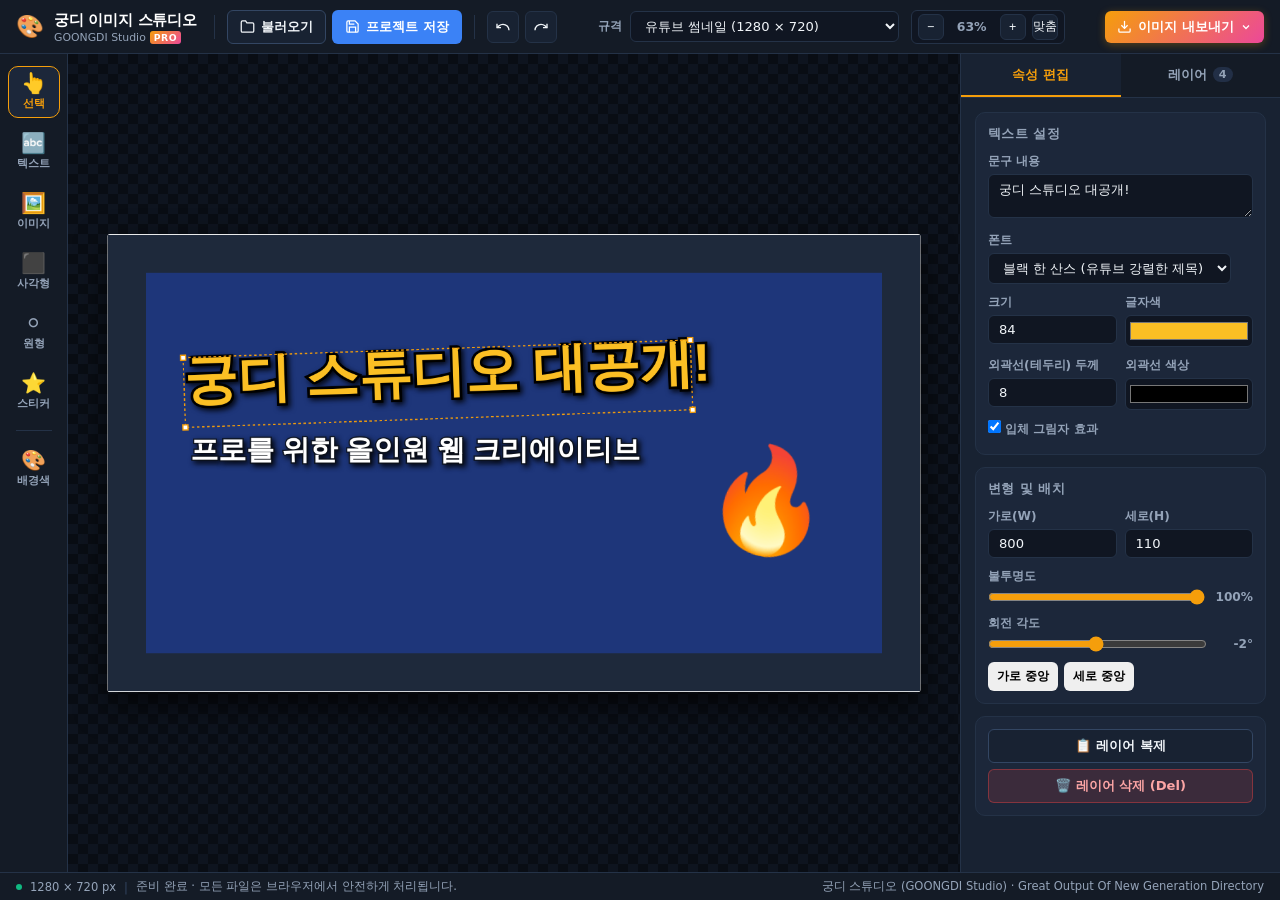
==== image-studio.html @ 09801e98 "Add files via upload" ====
<!DOCTYPE html>
<html lang="ko" data-theme="dark">
<head>
  <meta charset="UTF-8" />
  <meta name="viewport" content="width=device-width, initial-scale=1.0" />
  <title>궁디 이미지 스튜디오 (PRO) | GOONGDI Image Studio</title>
  <link rel="icon" type="image/svg+xml" href="data:image/svg+xml,%3Csvg xmlns='http://www.w3.org/2000/svg' viewBox='0 0 64 64'%3E%3Crect width='64' height='64' rx='12' fill='%23f59e0b'/%3E%3Cpath d='M16 48 L28 24 L36 38 L42 30 L48 48 Z' fill='%23ffffff'/%3E%3Ccircle cx='24' cy='20' r='5' fill='%23ffffff'/%3E%3C/svg%3E" />
  <link rel="stylesheet" href="image-studio.css?v=20261013_01" />
  <link rel="preconnect" href="https://fonts.googleapis.com">
  <link rel="preconnect" href="https://fonts.gstatic.com" crossorigin>
  <link href="https://fonts.googleapis.com/css2?family=Black+Han+Sans&family=Do+Hyeon&family=Jua&family=Noto+Sans+KR:wght@400;500;700;900&family=Pretendard:wght@400;600;700;800;900&display=swap" rel="stylesheet">
</head>
<body class="studio-body">
  <!-- 상단 스튜디오 툴바 -->
  <header class="studio-header">
    <div class="header-left">
      <a href="index.html" class="studio-brand" title="메인 허브로 이동">
        <span class="brand-logo-badge">🎨</span>
        <div class="brand-info">
          <span class="brand-name">궁디 이미지 스튜디오</span>
          <span class="brand-sub">GOONGDI Studio <span class="badge-pro-mini">PRO</span></span>
        </div>
      </a>

      <!-- 프로젝트 관리 (저장 / 불러오기) -->
      <div class="header-divider"></div>
      <div class="project-actions">
        <label for="loadProjectInput" class="btn-studio btn-secondary" title="저장된 궁디 이미지 프로젝트 파일(.gdp-image)을 불러옵니다">
          <svg width="15" height="15" viewBox="0 0 24 24" fill="none" stroke="currentColor" stroke-width="2"><path d="M22 19a2 2 0 0 1-2 2H4a2 2 0 0 1-2-2V5a2 2 0 0 1 2-2h5l2 3h9a2 2 0 0 1 2 2z"></path></svg>
          <span>불러오기</span>
        </label>
        <input type="file" id="loadProjectInput" accept=".gdp-image,.json" style="display: none;" />

        <button type="button" class="btn-studio btn-primary" id="saveProjectBtn" title="현재 작업 중인 모든 레이어를 .gdp-image 파일로 다운로드합니다">
          <svg width="15" height="15" viewBox="0 0 24 24" fill="none" stroke="currentColor" stroke-width="2"><path d="M19 21H5a2 2 0 0 1-2-2V5a2 2 0 0 1 2-2h11l5 5v11a2 2 0 0 1-2 2z"></path><polyline points="17 21 17 13 7 13 7 21"></polyline><polyline points="7 3 7 8 15 8"></polyline></svg>
          <span>프로젝트 저장</span>
        </button>
      </div>

      <!-- 되돌리기 / 다시 실행 -->
      <div class="header-divider"></div>
      <div class="history-actions">
        <button type="button" class="btn-icon" id="undoBtn" title="실행 취소 (Ctrl+Z)">
          <svg width="16" height="16" viewBox="0 0 24 24" fill="none" stroke="currentColor" stroke-width="2"><path d="M3 7v6h6"></path><path d="M21 17a9 9 0 0 0-9-9 9 9 0 0 0-6 2.3L3 13"></path></svg>
        </button>
        <button type="button" class="btn-icon" id="redoBtn" title="다시 실행 (Ctrl+Y)">
          <svg width="16" height="16" viewBox="0 0 24 24" fill="none" stroke="currentColor" stroke-width="2"><path d="M21 7v6h-6"></path><path d="M3 17a9 9 0 0 1 9-9 9 9 0 0 1 6 2.3L21 13"></path></svg>
        </button>
      </div>
    </div>

    <!-- 중앙: 캔버스 규격 프리셋 & 줌 컨트롤 -->
    <div class="header-center">
      <div class="preset-selector">
        <label for="canvasPresetSelect" class="preset-label">규격</label>
        <select id="canvasPresetSelect" class="studio-select">
          <option value="1280x720" selected>유튜브 썸네일 (1280 × 720)</option>
          <option value="1080x1080">인스타그램 피드 (1080 × 1080)</option>
          <option value="1080x1920">인스타 스토리 / 쇼츠 (1080 × 1920)</option>
          <option value="1200x630">페이스북 / 블로그 배너 (1200 × 630)</option>
          <option value="1920x1080">FHD 와이드 (1920 × 1080)</option>
          <option value="800x800">정방형 아이콘 (800 × 800)</option>
          <option value="custom">사용자 직접 지정</option>
        </select>
      </div>

      <div class="zoom-controls">
        <button type="button" class="btn-icon btn-sm" id="zoomOutBtn" title="축소 (Ctrl + -)">−</button>
        <span class="zoom-val" id="zoomVal">100%</span>
        <button type="button" class="btn-icon btn-sm" id="zoomInBtn" title="확대 (Ctrl + +)">+</button>
        <button type="button" class="btn-icon btn-sm" id="zoomFitBtn" title="화면에 맞추기">맞춤</button>
      </div>
    </div>

    <!-- 우측: 내보내기 & Pro 상태 -->
    <div class="header-right">
      <div class="export-dropdown-wrap">
        <button type="button" class="btn-studio btn-gold" id="exportBtn">
          <svg width="15" height="15" viewBox="0 0 24 24" fill="none" stroke="currentColor" stroke-width="2"><path d="M21 15v4a2 2 0 0 1-2 2H5a2 2 0 0 1-2-2v-4"></path><polyline points="7 10 12 15 17 10"></polyline><line x1="12" y1="15" x2="12" y2="3"></line></svg>
          <span>이미지 내보내기</span>
          <svg width="12" height="12" viewBox="0 0 24 24" fill="none" stroke="currentColor" stroke-width="2.5"><polyline points="6 9 12 15 18 9"></polyline></svg>
        </button>
        <div class="export-menu" id="exportMenu">
          <button type="button" class="export-menu-item" data-format="png">
            <strong>PNG 고화질 투명 이미지</strong>
            <span>로고, 썸네일, 투명 배경 유지 (.png)</span>
          </button>
          <button type="button" class="export-menu-item" data-format="jpeg">
            <strong>JPG 표준 이미지 (압축)</strong>
            <span>가벼운 용량, 흰색 배경 자동 처리 (.jpg)</span>
          </button>
          <button type="button" class="export-menu-item" data-format="webp">
            <strong>WebP 최신 웹 최적화</strong>
            <span>초경량 고화질 웹 전용 (.webp)</span>
          </button>
        </div>
      </div>
    </div>
  </header>

  <!-- 메인 워크스페이스 (좌: 도구툴바 / 중: 캔버스 / 우: 속성&레이어) -->
  <main class="studio-workspace">
    <!-- 좌측 사이드바: 도구 상자 -->
    <aside class="studio-sidebar-tools">
      <button type="button" class="tool-btn active" id="toolSelect" data-tool="select" title="선택 및 이동 (V)">
        <span class="tool-icon">👆</span>
        <span class="tool-label">선택</span>
      </button>

      <button type="button" class="tool-btn" id="toolAddText" title="텍스트 추가 (T)">
        <span class="tool-icon">🔤</span>
        <span class="tool-label">텍스트</span>
      </button>

      <label class="tool-btn" id="toolAddImageLabel" title="이미지 추가 (I)">
        <span class="tool-icon">🖼️</span>
        <span class="tool-label">이미지</span>
        <input type="file" id="addImageInput" accept="image/*" style="display: none;" />
      </label>

      <button type="button" class="tool-btn" id="toolAddRect" title="사각형 추가 (R)">
        <span class="tool-icon">⬛</span>
        <span class="tool-label">사각형</span>
      </button>

      <button type="button" class="tool-btn" id="toolAddCircle" title="원형 추가 (C)">
        <span class="tool-icon">⚪</span>
        <span class="tool-label">원형</span>
      </button>

      <button type="button" class="tool-btn" id="toolAddSticker" title="예능 스티커 / 배지">
        <span class="tool-icon">⭐</span>
        <span class="tool-label">스티커</span>
      </button>

      <div class="tool-divider"></div>

      <button type="button" class="tool-btn" id="toolBgColor" title="캔버스 배경색">
        <span class="tool-icon">🎨</span>
        <span class="tool-label">배경색</span>
      </button>
    </aside>

    <!-- 중앙: 캔버스 뷰포트 -->
    <section class="studio-canvas-viewport" id="canvasViewport">
      <div class="canvas-paper-wrapper" id="paperWrapper">
        <canvas id="mainCanvas" width="1280" height="720"></canvas>
      </div>
    </section>

    <!-- 우측 사이드바: 레이어 목록 & 속성 조절기 -->
    <aside class="studio-sidebar-inspector">
      <!-- 탭 헤더: 속성 vs 레이어 -->
      <div class="panel-tab-header">
        <button type="button" class="panel-tab-btn active" id="tabPropsBtn">속성 편집</button>
        <button type="button" class="panel-tab-btn" id="tabLayersBtn">
          <span>레이어</span>
          <span class="layer-count-badge" id="layerCountBadge">0</span>
        </button>
      </div>

      <!-- 패널 1: 선택 레이어 속성 (Inspector) -->
      <div class="panel-content active" id="panelProperties">
        <div id="noSelectionNotice" class="no-selection-box">
          <span class="empty-icon">👆</span>
          <p>캔버스에서 레이어를 클릭하거나<br>좌측 도구에서 요소를 추가하세요.</p>
        </div>

        <div id="inspectorControls" class="inspector-controls" style="display: none;">
          <!-- 텍스트 전용 속성 -->
          <div class="prop-group" id="textPropsGroup">
            <h4 class="prop-title">텍스트 설정</h4>
            <div class="form-row">
              <label>문구 내용</label>
              <textarea id="propTextContent" class="studio-textarea" rows="2"></textarea>
            </div>
            <div class="form-row">
              <label>폰트</label>
              <select id="propFontFamily" class="studio-select">
                <option value="'Black Han Sans', sans-serif">블랙 한 산스 (유튜브 강렬한 제목)</option>
                <option value="'Pretendard', sans-serif" selected>프리텐다드 (깔끔한 본문/제목)</option>
                <option value="'Do Hyeon', sans-serif">도현체 (두껍고 개성있는 예능체)</option>
                <option value="'Jua', sans-serif">주아체 (귀여운 캐주얼체)</option>
                <option value="'Noto Sans KR', sans-serif">본고딕 (정석 가독성)</option>
                <option value="Impact, sans-serif">Impact (클래식 밈/영어)</option>
              </select>
            </div>
            <div class="form-row-grid">
              <div>
                <label>크기</label>
                <input type="number" id="propFontSize" class="studio-input" min="10" max="300" value="64" />
              </div>
              <div>
                <label>글자색</label>
                <input type="color" id="propTextColor" class="studio-color-picker" value="#ffffff" />
              </div>
            </div>
            <div class="form-row-grid">
              <div>
                <label>외곽선(테두리) 두께</label>
                <input type="number" id="propStrokeWidth" class="studio-input" min="0" max="40" value="6" />
              </div>
              <div>
                <label>외곽선 색상</label>
                <input type="color" id="propStrokeColor" class="studio-color-picker" value="#000000" />
              </div>
            </div>
            <div class="form-row">
              <label class="checkbox-label">
                <input type="checkbox" id="propShadowToggle" checked />
                <span>입체 그림자 효과</span>
              </label>
            </div>
          </div>

          <!-- 공통 속성: 위치, 크기, 회전, 투명도 -->
          <div class="prop-group">
            <h4 class="prop-title">변형 및 배치</h4>
            <div class="form-row-grid">
              <div>
                <label>가로(W)</label>
                <input type="number" id="propWidth" class="studio-input" />
              </div>
              <div>
                <label>세로(H)</label>
                <input type="number" id="propHeight" class="studio-input" />
              </div>
            </div>
            <div class="form-row">
              <label>불투명도</label>
              <div class="slider-row">
                <input type="range" id="propOpacity" min="0" max="100" value="100" class="studio-slider" />
                <span id="propOpacityVal">100%</span>
              </div>
            </div>
            <div class="form-row">
              <label>회전 각도</label>
              <div class="slider-row">
                <input type="range" id="propRotation" min="-180" max="180" value="0" class="studio-slider" />
                <span id="propRotationVal">0°</span>
              </div>
            </div>
            <div class="quick-align-row">
              <button type="button" class="btn-studio btn-sm" id="alignCenterHBtn" title="가로 중앙 맞춤">가로 중앙</button>
              <button type="button" class="btn-studio btn-sm" id="alignCenterVBtn" title="세로 중앙 맞춤">세로 중앙</button>
            </div>
          </div>

          <!-- 레이어 제어 버튼 -->
          <div class="prop-group layer-action-btns">
            <button type="button" class="btn-studio btn-secondary btn-full" id="duplicateLayerBtn">
              📋 레이어 복제
            </button>
            <button type="button" class="btn-studio btn-danger btn-full" id="deleteLayerBtn">
              🗑️ 레이어 삭제 (Del)
            </button>
          </div>
        </div>
      </div>

      <!-- 패널 2: 레이어 목록 (Layer Manager) -->
      <div class="panel-content" id="panelLayers">
        <div class="layer-list-toolbar">
          <span>레이어 스택 (맨 위가 앞면)</span>
          <div class="layer-reorder-btns">
            <button type="button" class="btn-icon btn-sm" id="moveLayerUpBtn" title="앞으로 한 단계 이동">▲</button>
            <button type="button" class="btn-icon btn-sm" id="moveLayerDownBtn" title="뒤로 한 단계 이동">▼</button>
          </div>
        </div>
        <div class="layer-items-container" id="layerItemsContainer">
          <!-- 동적 레이어 아이템 렌더링 -->
        </div>
      </div>
    </aside>
  </main>

  <!-- 하단 상태 바 -->
  <footer class="studio-statusbar">
    <div class="status-left">
      <span class="status-dot"></span>
      <span id="canvasDimLabel">1280 × 720 px</span>
      <span class="status-separator">|</span>
      <span id="statusInfo">준비 완료 · 모든 파일은 브라우저에서 안전하게 처리됩니다.</span>
    </div>
    <div class="status-right">
      <span>궁디 스튜디오 (GOONGDI Studio) · Great Output Of New Generation Directory</span>
    </div>
  </footer>

  <!-- 알림 토스트 -->
  <div id="studioToast" class="studio-toast"></div>

  <script src="image-studio.js?v=20261013_01"></script>
</body>
</html>
---- image-studio.css ----
/* ==========================================================================
   궁디 이미지 스튜디오 (GOONGDI Image Studio) - Stylesheet
   Full Screen Dark Workspace (100vw x 100vh)
   ========================================================================== */

:root {
  --bg-app: #0f141c;
  --bg-header: #141b26;
  --bg-panel: #182232;
  --bg-panel-subtle: #1c273a;
  --bg-card: #222f46;
  --bg-input: #101622;
  --bg-hover: #26354e;

  --border-subtle: #243247;
  --border-strong: #334663;

  --text-main: #f1f5f9;
  --text-muted: #94a3b8;
  --text-dim: #64748b;

  --accent-gold: #f59e0b;
  --accent-gold-hover: #d97706;
  --accent-pink: #ec4899;
  --accent-blue: #3b82f6;
  --accent-danger: #ef4444;

  --radius-sm: 6px;
  --radius-md: 10px;
  --radius-lg: 14px;
}

* {
  box-sizing: border-box;
  margin: 0;
  padding: 0;
  -webkit-font-smoothing: antialiased;
}

body.studio-body {
  width: 100vw;
  height: 100vh;
  overflow: hidden;
  display: flex;
  flex-direction: column;
  background-color: var(--bg-app);
  color: var(--text-main);
  font-family: 'Pretendard', -apple-system, BlinkMacSystemFont, system-ui, Roboto, sans-serif;
  user-select: none;
}

/* ==========================================================================
   상단 스튜디오 헤더
   ========================================================================== */
.studio-header {
  height: 54px;
  background-color: var(--bg-header);
  border-bottom: 1px solid var(--border-subtle);
  display: flex;
  align-items: center;
  justify-content: space-between;
  padding: 0 16px;
  z-index: 100;
  flex-shrink: 0;
}

.header-left, .header-center, .header-right {
  display: flex;
  align-items: center;
  gap: 12px;
}

.studio-brand {
  display: flex;
  align-items: center;
  gap: 10px;
  text-decoration: none;
  color: inherit;
  cursor: pointer;
  padding-right: 6px;
}

.brand-logo-badge {
  font-size: 1.4rem;
  line-height: 1;
}

.brand-info {
  display: flex;
  flex-direction: column;
}

.brand-name {
  font-size: 0.96rem;
  font-weight: 800;
  letter-spacing: -0.3px;
  color: #ffffff;
}

.brand-sub {
  font-size: 0.68rem;
  color: var(--text-muted);
  display: flex;
  align-items: center;
  gap: 4px;
}

.badge-pro-mini {
  background: linear-gradient(135deg, #f59e0b, #ec4899);
  color: #fff;
  font-size: 0.58rem;
  font-weight: 900;
  padding: 1px 4px;
  border-radius: 3px;
  letter-spacing: 0.5px;
}

.header-divider {
  width: 1px;
  height: 24px;
  background-color: var(--border-subtle);
}

.project-actions, .history-actions {
  display: flex;
  align-items: center;
  gap: 6px;
}

/* 스튜디오 버튼 공통 */
.btn-studio {
  display: inline-flex;
  align-items: center;
  gap: 6px;
  padding: 7px 12px;
  border-radius: var(--radius-sm);
  font-size: 0.82rem;
  font-weight: 600;
  cursor: pointer;
  border: 1px solid transparent;
  transition: all 0.16s ease;
  white-space: nowrap;
  font-family: inherit;
}

.btn-studio.btn-secondary {
  background-color: var(--bg-panel);
  color: var(--text-main);
  border-color: var(--border-strong);
}

.btn-studio.btn-secondary:hover {
  background-color: var(--bg-hover);
  border-color: var(--text-muted);
}

.btn-studio.btn-primary {
  background-color: var(--accent-blue);
  color: #ffffff;
}

.btn-studio.btn-primary:hover {
  background-color: #2563eb;
}

.btn-studio.btn-gold {
  background: linear-gradient(135deg, #f59e0b, #ec4899);
  color: #ffffff;
  border: none;
  font-weight: 700;
  box-shadow: 0 2px 8px rgba(245, 158, 11, 0.3);
}

.btn-studio.btn-gold:hover {
  filter: brightness(1.1);
  transform: translateY(-1px);
}

.btn-studio.btn-danger {
  background-color: rgba(239, 68, 68, 0.15);
  border-color: rgba(239, 68, 68, 0.4);
  color: #fca5a5;
}

.btn-studio.btn-danger:hover {
  background-color: var(--accent-danger);
  color: #ffffff;
}

.btn-studio.btn-sm {
  padding: 5px 8px;
  font-size: 0.76rem;
}

.btn-studio.btn-full {
  width: 100%;
  justify-content: center;
}

.btn-icon {
  width: 32px;
  height: 32px;
  display: inline-flex;
  align-items: center;
  justify-content: center;
  background-color: var(--bg-panel);
  border: 1px solid var(--border-subtle);
  border-radius: var(--radius-sm);
  color: var(--text-main);
  cursor: pointer;
  transition: all 0.15s ease;
}

.btn-icon:hover {
  background-color: var(--bg-hover);
  border-color: var(--border-strong);
}

.btn-icon.btn-sm {
  width: 26px;
  height: 26px;
  font-size: 0.78rem;
}

/* 프리셋 선택 & 줌 */
.preset-selector {
  display: flex;
  align-items: center;
  gap: 8px;
}

.preset-label {
  font-size: 0.78rem;
  color: var(--text-muted);
  font-weight: 600;
}

.studio-select, .studio-input, .studio-textarea {
  background-color: var(--bg-input);
  border: 1px solid var(--border-subtle);
  color: var(--text-main);
  padding: 6px 10px;
  border-radius: var(--radius-sm);
  font-size: 0.82rem;
  font-family: inherit;
  outline: none;
  transition: border-color 0.15s;
}

.studio-select:focus, .studio-input:focus, .studio-textarea:focus {
  border-color: var(--accent-blue);
}

.zoom-controls {
  display: flex;
  align-items: center;
  gap: 6px;
  background-color: var(--bg-input);
  padding: 3px 6px;
  border-radius: var(--radius-sm);
  border: 1px solid var(--border-subtle);
}

.zoom-val {
  font-size: 0.78rem;
  font-weight: 700;
  min-width: 44px;
  text-align: center;
  color: var(--text-muted);
}

/* 내보내기 드롭다운 */
.export-dropdown-wrap {
  position: relative;
}

.export-menu {
  position: absolute;
  top: calc(100% + 8px);
  right: 0;
  width: 250px;
  background-color: var(--bg-panel);
  border: 1px solid var(--border-strong);
  border-radius: var(--radius-md);
  box-shadow: 0 10px 25px rgba(0, 0, 0, 0.4);
  padding: 6px;
  display: flex;
  flex-direction: column;
  gap: 4px;
  opacity: 0;
  visibility: hidden;
  transform: translateY(6px);
  transition: all 0.18s ease;
  z-index: 300;
}

.export-dropdown-wrap:hover .export-menu,
.export-dropdown-wrap.open .export-menu {
  opacity: 1;
  visibility: visible;
  transform: translateY(0);
}

.export-menu-item {
  display: flex;
  flex-direction: column;
  gap: 2px;
  padding: 8px 10px;
  background: transparent;
  border: none;
  border-radius: var(--radius-sm);
  text-align: left;
  cursor: pointer;
  color: var(--text-main);
  transition: background-color 0.15s;
}

.export-menu-item:hover {
  background-color: var(--bg-hover);
}

.export-menu-item strong {
  font-size: 0.82rem;
  font-weight: 700;
}

.export-menu-item span {
  font-size: 0.70rem;
  color: var(--text-muted);
}

/* ==========================================================================
   메인 워크스페이스 레이아웃
   ========================================================================== */
.studio-workspace {
  flex: 1;
  display: flex;
  overflow: hidden;
  position: relative;
}

/* 좌측 툴바 */
.studio-sidebar-tools {
  width: 68px;
  background-color: var(--bg-header);
  border-right: 1px solid var(--border-subtle);
  display: flex;
  flex-direction: column;
  align-items: center;
  padding: 12px 6px;
  gap: 8px;
  flex-shrink: 0;
}

.tool-btn {
  width: 52px;
  height: 52px;
  display: flex;
  flex-direction: column;
  align-items: center;
  justify-content: center;
  gap: 4px;
  background: transparent;
  border: 1px solid transparent;
  border-radius: var(--radius-md);
  color: var(--text-muted);
  cursor: pointer;
  transition: all 0.15s ease;
  font-family: inherit;
}

.tool-btn:hover {
  background-color: var(--bg-panel);
  color: var(--text-main);
}

.tool-btn.active {
  background-color: var(--bg-panel-subtle);
  border-color: var(--accent-gold);
  color: var(--accent-gold);
}

.tool-icon {
  font-size: 1.25rem;
  line-height: 1;
}

.tool-label {
  font-size: 0.68rem;
  font-weight: 600;
}

.tool-divider {
  width: 36px;
  height: 1px;
  background-color: var(--border-subtle);
  margin: 4px 0;
}

/* 중앙 캔버스 뷰포트 */
.studio-canvas-viewport {
  flex: 1;
  background-color: #090d14;
  background-image: 
    linear-gradient(45deg, #0e141f 25%, transparent 25%), 
    linear-gradient(-45deg, #0e141f 25%, transparent 25%), 
    linear-gradient(45deg, transparent 75%, #0e141f 75%), 
    linear-gradient(-45deg, transparent 75%, #0e141f 75%);
  background-size: 20px 20px;
  background-position: 0 0, 0 10px, 10px -10px, -10px 0px;
  overflow: auto;
  display: flex;
  align-items: center;
  justify-content: center;
  position: relative;
  padding: 40px;
}

.canvas-paper-wrapper {
  box-shadow: 0 20px 50px rgba(0, 0, 0, 0.7);
  border: 1px solid rgba(255, 255, 255, 0.08);
  border-radius: 4px;
  background-color: #ffffff;
  display: inline-block;
  line-height: 0;
  transition: transform 0.08s ease-out;
}

#mainCanvas {
  display: block;
  cursor: crosshair;
}

/* 우측 사이드바: 속성 & 레이어 */
.studio-sidebar-inspector {
  width: 320px;
  background-color: var(--bg-panel);
  border-left: 1px solid var(--border-subtle);
  display: flex;
  flex-direction: column;
  flex-shrink: 0;
}

.panel-tab-header {
  height: 44px;
  display: flex;
  border-bottom: 1px solid var(--border-subtle);
  background-color: var(--bg-header);
}

.panel-tab-btn {
  flex: 1;
  background: transparent;
  border: none;
  border-bottom: 2px solid transparent;
  color: var(--text-muted);
  font-weight: 700;
  font-size: 0.84rem;
  cursor: pointer;
  display: flex;
  align-items: center;
  justify-content: center;
  gap: 6px;
  transition: all 0.15s;
  font-family: inherit;
}

.panel-tab-btn:hover {
  color: var(--text-main);
}

.panel-tab-btn.active {
  color: var(--accent-gold);
  border-bottom-color: var(--accent-gold);
  background-color: var(--bg-panel);
}

.layer-count-badge {
  background-color: var(--bg-card);
  padding: 1px 6px;
  border-radius: 999px;
  font-size: 0.70rem;
  color: var(--text-muted);
}

.panel-content {
  flex: 1;
  overflow-y: auto;
  display: none;
  padding: 14px;
}

.panel-content.active {
  display: block;
}

/* 속성 인스펙터 컨트롤 */
.no-selection-box {
  padding: 40px 16px;
  text-align: center;
  color: var(--text-dim);
}

.no-selection-box .empty-icon {
  font-size: 2.2rem;
  display: block;
  margin-bottom: 12px;
}

.no-selection-box p {
  font-size: 0.82rem;
  line-height: 1.5;
}

.prop-group {
  background-color: var(--bg-panel-subtle);
  border: 1px solid var(--border-subtle);
  border-radius: var(--radius-md);
  padding: 12px;
  margin-bottom: 12px;
}

.prop-title {
  font-size: 0.82rem;
  font-weight: 700;
  color: var(--text-muted);
  margin-bottom: 10px;
  text-transform: uppercase;
  letter-spacing: 0.4px;
}

.form-row {
  margin-bottom: 10px;
}

.form-row:last-child {
  margin-bottom: 0;
}

.form-row label {
  display: block;
  font-size: 0.76rem;
  color: var(--text-muted);
  margin-bottom: 4px;
  font-weight: 600;
}

.form-row-grid {
  display: grid;
  grid-template-columns: 1fr 1fr;
  gap: 8px;
  margin-bottom: 10px;
}

.form-row-grid label {
  display: block;
  font-size: 0.76rem;
  color: var(--text-muted);
  margin-bottom: 4px;
  font-weight: 600;
}

.studio-textarea {
  width: 100%;
  resize: vertical;
}

.studio-input {
  width: 100%;
}

.studio-color-picker {
  width: 100%;
  height: 32px;
  border-radius: var(--radius-sm);
  border: 1px solid var(--border-subtle);
  background: var(--bg-input);
  cursor: pointer;
  padding: 2px;
}

.slider-row {
  display: flex;
  align-items: center;
  gap: 10px;
}

.studio-slider {
  flex: 1;
  accent-color: var(--accent-gold);
  cursor: pointer;
}

.slider-row span {
  font-size: 0.76rem;
  min-width: 36px;
  text-align: right;
  color: var(--text-muted);
  font-weight: 700;
}

.quick-align-row {
  display: flex;
  gap: 6px;
  margin-top: 10px;
}

.checkbox-label {
  display: inline-flex;
  align-items: center;
  gap: 6px;
  font-size: 0.78rem;
  cursor: pointer;
}

.layer-action-btns {
  display: flex;
  flex-direction: column;
  gap: 6px;
}

/* 레이어 리스트 */
.layer-list-toolbar {
  display: flex;
  align-items: center;
  justify-content: space-between;
  font-size: 0.76rem;
  color: var(--text-muted);
  padding-bottom: 8px;
  border-bottom: 1px solid var(--border-subtle);
  margin-bottom: 8px;
}

.layer-items-container {
  display: flex;
  flex-direction: column;
  gap: 4px;
}

.layer-item {
  display: flex;
  align-items: center;
  gap: 8px;
  padding: 8px 10px;
  background-color: var(--bg-panel-subtle);
  border: 1px solid var(--border-subtle);
  border-radius: var(--radius-sm);
  cursor: pointer;
  transition: all 0.15s;
}

.layer-item:hover {
  background-color: var(--bg-hover);
}

.layer-item.active {
  border-color: var(--accent-gold);
  background-color: var(--bg-card);
}

.layer-icon {
  font-size: 1rem;
}

.layer-name {
  flex: 1;
  font-size: 0.80rem;
  font-weight: 600;
  white-space: nowrap;
  overflow: hidden;
  text-overflow: ellipsis;
}

.layer-item-actions {
  display: flex;
  align-items: center;
  gap: 4px;
}

.layer-mini-btn {
  background: transparent;
  border: none;
  color: var(--text-dim);
  cursor: pointer;
  padding: 2px 4px;
  font-size: 0.76rem;
  border-radius: 3px;
}

.layer-mini-btn:hover {
  color: var(--text-main);
  background-color: var(--bg-hover);
}

/* ==========================================================================
   하단 상태 바
   ========================================================================== */
.studio-statusbar {
  height: 28px;
  background-color: var(--bg-header);
  border-top: 1px solid var(--border-subtle);
  display: flex;
  align-items: center;
  justify-content: space-between;
  padding: 0 16px;
  font-size: 0.72rem;
  color: var(--text-muted);
  flex-shrink: 0;
}

.status-left, .status-right {
  display: flex;
  align-items: center;
  gap: 8px;
}

.status-dot {
  width: 6px;
  height: 6px;
  background-color: #10b981;
  border-radius: 50%;
}

.status-separator {
  color: var(--border-strong);
}

/* 토스트 메시지 */
.studio-toast {
  position: fixed;
  bottom: 40px;
  left: 50%;
  transform: translateX(-50%) translateY(20px);
  background-color: rgba(20, 27, 38, 0.95);
  border: 1px solid var(--accent-gold);
  color: #ffffff;
  padding: 10px 20px;
  border-radius: var(--radius-md);
  font-size: 0.86rem;
  font-weight: 600;
  box-shadow: 0 10px 25px rgba(0,0,0,0.5);
  opacity: 0;
  visibility: hidden;
  transition: all 0.22s ease;
  z-index: 9999;
}

.studio-toast.show {
  opacity: 1;
  visibility: visible;
  transform: translateX(-50%) translateY(0);
}
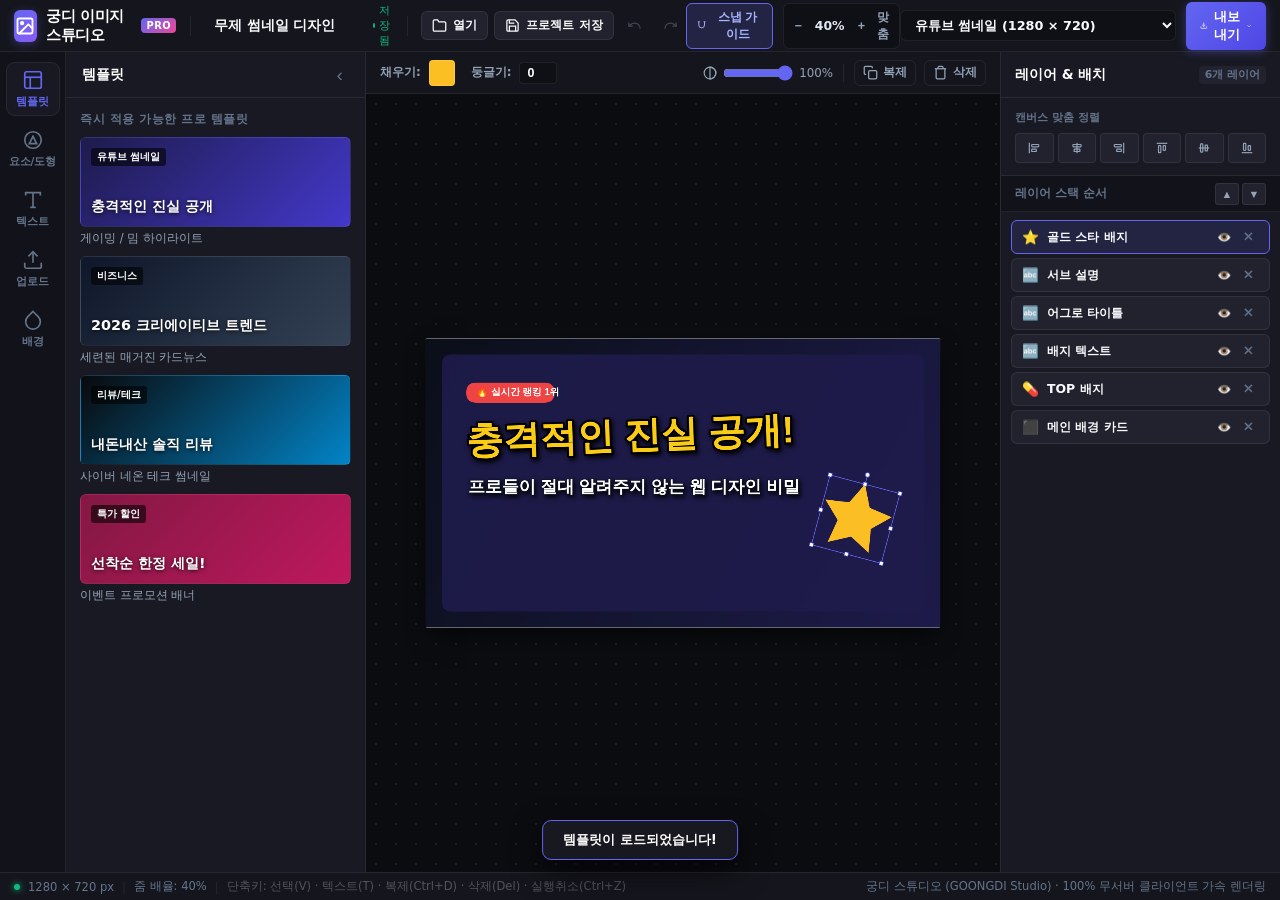
==== commit be2ce1cb: "Add files via upload" ====
--- a/image-studio.html
+++ b/image-studio.html
@@ -3,293 +3,473 @@
 <head>
   <meta charset="UTF-8" />
   <meta name="viewport" content="width=device-width, initial-scale=1.0" />
-  <title>궁디 이미지 스튜디오 (PRO) | GOONGDI Image Studio</title>
-  <link rel="icon" type="image/svg+xml" href="data:image/svg+xml,%3Csvg xmlns='http://www.w3.org/2000/svg' viewBox='0 0 64 64'%3E%3Crect width='64' height='64' rx='12' fill='%23f59e0b'/%3E%3Cpath d='M16 48 L28 24 L36 38 L42 30 L48 48 Z' fill='%23ffffff'/%3E%3Ccircle cx='24' cy='20' r='5' fill='%23ffffff'/%3E%3C/svg%3E" />
-  <link rel="stylesheet" href="image-studio.css?v=20261013_01" />
+  <title>궁디 이미지 스튜디오 PRO | 웹 포토샵 & 캔바 에디터</title>
+  <link rel="icon" type="image/svg+xml" href="data:image/svg+xml,%3Csvg xmlns='http://www.w3.org/2000/svg' viewBox='0 0 64 64'%3E%3Crect width='64' height='64' rx='14' fill='%236366f1'/%3E%3Cpath d='M18 46 L28 26 L36 38 L42 30 L48 46 Z' fill='%23ffffff'/%3E%3Ccircle cx='24' cy='22' r='4.5' fill='%23ffffff'/%3E%3C/svg%3E" />
+  <link rel="stylesheet" href="image-studio.css?v=20261013_02" />
   <link rel="preconnect" href="https://fonts.googleapis.com">
   <link rel="preconnect" href="https://fonts.gstatic.com" crossorigin>
-  <link href="https://fonts.googleapis.com/css2?family=Black+Han+Sans&family=Do+Hyeon&family=Jua&family=Noto+Sans+KR:wght@400;500;700;900&family=Pretendard:wght@400;600;700;800;900&display=swap" rel="stylesheet">
+  <link href="https://fonts.googleapis.com/css2?family=Black+Han+Sans&family=Do+Hyeon&family=Jua&family=Noto+Sans+KR:wght@400;500;600;700;900&family=Pretendard:wght@400;500;600;700;800;900&display=swap" rel="stylesheet">
 </head>
-<body class="studio-body">
-  <!-- 상단 스튜디오 툴바 -->
-  <header class="studio-header">
-    <div class="header-left">
-      <a href="index.html" class="studio-brand" title="메인 허브로 이동">
-        <span class="brand-logo-badge">🎨</span>
-        <div class="brand-info">
+<body class="studio-app">
+  <!-- ==========================================
+       1. 최상단 네비게이션 툴바 (Global Top Bar)
+       ========================================== -->
+  <header class="studio-topbar">
+    <div class="topbar-left">
+      <a href="index.html" class="topbar-brand" title="메인 허브로 나가기">
+        <div class="brand-icon-box">
+          <svg width="20" height="20" viewBox="0 0 24 24" fill="none" stroke="currentColor" stroke-width="2.2" stroke-linecap="round" stroke-linejoin="round">
+            <rect x="3" y="3" width="18" height="18" rx="2" ry="2"></rect>
+            <circle cx="8.5" cy="8.5" r="1.5"></circle>
+            <polyline points="21 15 16 10 5 21"></polyline>
+          </svg>
+        </div>
+        <div class="brand-text-wrap">
           <span class="brand-name">궁디 이미지 스튜디오</span>
-          <span class="brand-sub">GOONGDI Studio <span class="badge-pro-mini">PRO</span></span>
+          <span class="badge-pro">PRO</span>
         </div>
       </a>
 
-      <!-- 프로젝트 관리 (저장 / 불러오기) -->
-      <div class="header-divider"></div>
-      <div class="project-actions">
-        <label for="loadProjectInput" class="btn-studio btn-secondary" title="저장된 궁디 이미지 프로젝트 파일(.gdp-image)을 불러옵니다">
+      <div class="topbar-divider"></div>
+
+      <!-- 프로젝트 제목 인라인 편집 -->
+      <div class="project-title-box">
+        <input type="text" id="projectTitleInput" class="project-title-input" value="무제 썸네일 디자인" title="클릭하여 프로젝트 이름 변경" />
+        <span class="save-status-indicator" id="saveStatusIndicator" title="모든 변경사항이 메모리에 안전하게 저장되었습니다">저장됨</span>
+      </div>
+
+      <div class="topbar-divider"></div>
+
+      <!-- 파일 프로젝트 관리 (저장 / 불러오기 / 실행취소) -->
+      <div class="topbar-action-group">
+        <label for="loadProjectInput" class="btn-topbar" title="저장된 궁디 프로젝트 파일(.gdp-img) 불러오기">
           <svg width="15" height="15" viewBox="0 0 24 24" fill="none" stroke="currentColor" stroke-width="2"><path d="M22 19a2 2 0 0 1-2 2H4a2 2 0 0 1-2-2V5a2 2 0 0 1 2-2h5l2 3h9a2 2 0 0 1 2 2z"></path></svg>
-          <span>불러오기</span>
+          <span>열기</span>
         </label>
-        <input type="file" id="loadProjectInput" accept=".gdp-image,.json" style="display: none;" />
-
-        <button type="button" class="btn-studio btn-primary" id="saveProjectBtn" title="현재 작업 중인 모든 레이어를 .gdp-image 파일로 다운로드합니다">
+        <input type="file" id="loadProjectInput" accept=".gdp-img,.json" style="display: none;" />
+
+        <button type="button" class="btn-topbar" id="saveProjectBtn" title="현재 프로젝트를 .gdp-img 파일로 저장">
           <svg width="15" height="15" viewBox="0 0 24 24" fill="none" stroke="currentColor" stroke-width="2"><path d="M19 21H5a2 2 0 0 1-2-2V5a2 2 0 0 1 2-2h11l5 5v11a2 2 0 0 1-2 2z"></path><polyline points="17 21 17 13 7 13 7 21"></polyline><polyline points="7 3 7 8 15 8"></polyline></svg>
           <span>프로젝트 저장</span>
         </button>
-      </div>
-
-      <!-- 되돌리기 / 다시 실행 -->
-      <div class="header-divider"></div>
-      <div class="history-actions">
-        <button type="button" class="btn-icon" id="undoBtn" title="실행 취소 (Ctrl+Z)">
-          <svg width="16" height="16" viewBox="0 0 24 24" fill="none" stroke="currentColor" stroke-width="2"><path d="M3 7v6h6"></path><path d="M21 17a9 9 0 0 0-9-9 9 9 0 0 0-6 2.3L3 13"></path></svg>
-        </button>
-        <button type="button" class="btn-icon" id="redoBtn" title="다시 실행 (Ctrl+Y)">
-          <svg width="16" height="16" viewBox="0 0 24 24" fill="none" stroke="currentColor" stroke-width="2"><path d="M21 7v6h-6"></path><path d="M3 17a9 9 0 0 1 9-9 9 9 0 0 1 6 2.3L21 13"></path></svg>
+
+        <button type="button" class="btn-icon-topbar" id="undoBtn" title="실행 취소 (Ctrl+Z)" disabled>
+          <svg width="15" height="15" viewBox="0 0 24 24" fill="none" stroke="currentColor" stroke-width="2"><path d="M3 7v6h6"></path><path d="M21 17a9 9 0 0 0-9-9 9 9 0 0 0-6 2.3L3 13"></path></svg>
+        </button>
+        <button type="button" class="btn-icon-topbar" id="redoBtn" title="다시 실행 (Ctrl+Y)" disabled>
+          <svg width="15" height="15" viewBox="0 0 24 24" fill="none" stroke="currentColor" stroke-width="2"><path d="M21 7v6h-6"></path><path d="M3 17a9 9 0 0 1 9-9 9 9 0 0 1 6 2.3L21 13"></path></svg>
         </button>
       </div>
     </div>
 
-    <!-- 중앙: 캔버스 규격 프리셋 & 줌 컨트롤 -->
-    <div class="header-center">
-      <div class="preset-selector">
-        <label for="canvasPresetSelect" class="preset-label">규격</label>
-        <select id="canvasPresetSelect" class="studio-select">
+    <!-- 중앙: 뷰포트 배율 및 정렬 자석 가이드 -->
+    <div class="topbar-center">
+      <div class="snap-toggle-box">
+        <button type="button" class="btn-toggle-tool active" id="btnSnapToggle" title="스마트 정렬 가이드 자석 (중앙/외곽 자동 스냅)">
+          <svg width="14" height="14" viewBox="0 0 24 24" fill="none" stroke="currentColor" stroke-width="2"><path d="M6 3v7a6 6 0 0 0 6 6 6 6 0 0 0 6-6V3"></path><line x1="4" y1="3" x2="8" y2="3"></line><line x1="16" y1="3" x2="20" y2="3"></line></svg>
+          <span>스냅 가이드</span>
+        </button>
+      </div>
+
+      <div class="zoom-pill-group">
+        <button type="button" class="btn-zoom-sub" id="zoomOutBtn" title="축소 (Ctrl + -)">−</button>
+        <span class="zoom-display-val" id="zoomValLabel">100%</span>
+        <button type="button" class="btn-zoom-sub" id="zoomInBtn" title="확대 (Ctrl + +)">+</button>
+        <button type="button" class="btn-zoom-fit" id="zoomFitBtn" title="화면에 캔버스 맞춤">맞춤</button>
+      </div>
+    </div>
+
+    <!-- 우측: 캔버스 크기 프리셋 & 고해상도 내보내기 -->
+    <div class="topbar-right">
+      <div class="canvas-res-picker">
+        <select id="canvasPresetSelect" class="topbar-select" title="캔버스 규격 프리셋">
           <option value="1280x720" selected>유튜브 썸네일 (1280 × 720)</option>
           <option value="1080x1080">인스타그램 피드 (1080 × 1080)</option>
           <option value="1080x1920">인스타 스토리 / 쇼츠 (1080 × 1920)</option>
           <option value="1200x630">페이스북 / 블로그 배너 (1200 × 630)</option>
           <option value="1920x1080">FHD 와이드 (1920 × 1080)</option>
           <option value="800x800">정방형 아이콘 (800 × 800)</option>
-          <option value="custom">사용자 직접 지정</option>
+          <option value="custom">직접 크기 입력...</option>
         </select>
       </div>
 
-      <div class="zoom-controls">
-        <button type="button" class="btn-icon btn-sm" id="zoomOutBtn" title="축소 (Ctrl + -)">−</button>
-        <span class="zoom-val" id="zoomVal">100%</span>
-        <button type="button" class="btn-icon btn-sm" id="zoomInBtn" title="확대 (Ctrl + +)">+</button>
-        <button type="button" class="btn-icon btn-sm" id="zoomFitBtn" title="화면에 맞추기">맞춤</button>
-      </div>
-    </div>
-
-    <!-- 우측: 내보내기 & Pro 상태 -->
-    <div class="header-right">
       <div class="export-dropdown-wrap">
-        <button type="button" class="btn-studio btn-gold" id="exportBtn">
-          <svg width="15" height="15" viewBox="0 0 24 24" fill="none" stroke="currentColor" stroke-width="2"><path d="M21 15v4a2 2 0 0 1-2 2H5a2 2 0 0 1-2-2v-4"></path><polyline points="7 10 12 15 17 10"></polyline><line x1="12" y1="15" x2="12" y2="3"></line></svg>
-          <span>이미지 내보내기</span>
+        <button type="button" class="btn-export-main" id="exportMainBtn">
+          <svg width="15" height="15" viewBox="0 0 24 24" fill="none" stroke="currentColor" stroke-width="2.2"><path d="M21 15v4a2 2 0 0 1-2 2H5a2 2 0 0 1-2-2v-4"></path><polyline points="7 10 12 15 17 10"></polyline><line x1="12" y1="15" x2="12" y2="3"></line></svg>
+          <span>내보내기</span>
           <svg width="12" height="12" viewBox="0 0 24 24" fill="none" stroke="currentColor" stroke-width="2.5"><polyline points="6 9 12 15 18 9"></polyline></svg>
         </button>
-        <div class="export-menu" id="exportMenu">
-          <button type="button" class="export-menu-item" data-format="png">
-            <strong>PNG 고화질 투명 이미지</strong>
-            <span>로고, 썸네일, 투명 배경 유지 (.png)</span>
-          </button>
-          <button type="button" class="export-menu-item" data-format="jpeg">
-            <strong>JPG 표준 이미지 (압축)</strong>
-            <span>가벼운 용량, 흰색 배경 자동 처리 (.jpg)</span>
-          </button>
-          <button type="button" class="export-menu-item" data-format="webp">
-            <strong>WebP 최신 웹 최적화</strong>
-            <span>초경량 고화질 웹 전용 (.webp)</span>
+        <div class="export-menu-popover" id="exportMenuPopover">
+          <div class="export-popover-header">다운로드 포맷 선택</div>
+          <button type="button" class="export-option-item" data-format="png" data-scale="1">
+            <div class="opt-badge">PNG</div>
+            <div class="opt-info">
+              <strong>PNG 고화질 이미지</strong>
+              <span>투명 배경 유지 · 그래픽/썸네일 추천</span>
+            </div>
+          </button>
+          <button type="button" class="export-option-item" data-format="png" data-scale="2">
+            <div class="opt-badge opt-2x">2X</div>
+            <div class="opt-info">
+              <strong>2배 고해상도 PNG (레티나/인쇄용)</strong>
+              <span>초고화질 2560px 스케일링 무손실 저장</span>
+            </div>
+          </button>
+          <button type="button" class="export-option-item" data-format="jpeg" data-scale="1">
+            <div class="opt-badge opt-jpg">JPG</div>
+            <div class="opt-info">
+              <strong>JPG 표준 압축 (92%)</strong>
+              <span>웹 업로드 및 블로그 최적화 용량</span>
+            </div>
+          </button>
+          <button type="button" class="export-option-item" data-format="webp" data-scale="1">
+            <div class="opt-badge opt-webp">WEBP</div>
+            <div class="opt-info">
+              <strong>WebP 초경량 포맷</strong>
+              <span>차세대 웹 최적화 고속 로딩</span>
+            </div>
           </button>
         </div>
       </div>
     </div>
   </header>
 
-  <!-- 메인 워크스페이스 (좌: 도구툴바 / 중: 캔버스 / 우: 속성&레이어) -->
-  <main class="studio-workspace">
-    <!-- 좌측 사이드바: 도구 상자 -->
-    <aside class="studio-sidebar-tools">
-      <button type="button" class="tool-btn active" id="toolSelect" data-tool="select" title="선택 및 이동 (V)">
-        <span class="tool-icon">👆</span>
-        <span class="tool-label">선택</span>
+  <!-- ==========================================
+       2. 메인 워크스페이스 컨테이너
+       ========================================== -->
+  <div class="studio-main-body">
+    <!-- 좌측 1차 탭 독 (Dock: 캔바 스타일 아이콘) -->
+    <nav class="side-dock-nav">
+      <button type="button" class="dock-tab-btn active" data-tab="templates" title="템플릿 프리셋">
+        <svg width="22" height="22" viewBox="0 0 24 24" fill="none" stroke="currentColor" stroke-width="1.8"><rect x="3" y="3" width="18" height="18" rx="2"/><line x1="3" y1="9" x2="21" y2="9"/><line x1="9" y1="21" x2="9" y2="9"/></svg>
+        <span>템플릿</span>
       </button>
 
-      <button type="button" class="tool-btn" id="toolAddText" title="텍스트 추가 (T)">
-        <span class="tool-icon">🔤</span>
-        <span class="tool-label">텍스트</span>
+      <button type="button" class="dock-tab-btn" data-tab="elements" title="도형 및 그래픽 요소">
+        <svg width="22" height="22" viewBox="0 0 24 24" fill="none" stroke="currentColor" stroke-width="1.8"><circle cx="12" cy="12" r="9"/><polygon points="12 8 16 16 8 16"/></svg>
+        <span>요소/도형</span>
       </button>
 
-      <label class="tool-btn" id="toolAddImageLabel" title="이미지 추가 (I)">
-        <span class="tool-icon">🖼️</span>
-        <span class="tool-label">이미지</span>
-        <input type="file" id="addImageInput" accept="image/*" style="display: none;" />
-      </label>
-
-      <button type="button" class="tool-btn" id="toolAddRect" title="사각형 추가 (R)">
-        <span class="tool-icon">⬛</span>
-        <span class="tool-label">사각형</span>
+      <button type="button" class="dock-tab-btn" data-tab="text" title="텍스트 및 타이포그래피">
+        <svg width="22" height="22" viewBox="0 0 24 24" fill="none" stroke="currentColor" stroke-width="1.8"><polyline points="4 7 4 4 20 4 20 7"/><line x1="12" y1="4" x2="12" y2="20"/><line x1="9" y1="20" x2="15" y2="20"/></svg>
+        <span>텍스트</span>
       </button>
 
-      <button type="button" class="tool-btn" id="toolAddCircle" title="원형 추가 (C)">
-        <span class="tool-icon">⚪</span>
-        <span class="tool-label">원형</span>
+      <button type="button" class="dock-tab-btn" data-tab="uploads" title="내 이미지 업로드">
+        <svg width="22" height="22" viewBox="0 0 24 24" fill="none" stroke="currentColor" stroke-width="1.8"><path d="M21 15v4a2 2 0 0 1-2 2H5a2 2 0 0 1-2-2v-4"/><polyline points="17 8 12 3 7 8"/><line x1="12" y1="3" x2="12" y2="15"/></svg>
+        <span>업로드</span>
       </button>
 
-      <button type="button" class="tool-btn" id="toolAddSticker" title="예능 스티커 / 배지">
-        <span class="tool-icon">⭐</span>
-        <span class="tool-label">스티커</span>
+      <button type="button" class="dock-tab-btn" data-tab="background" title="캔버스 배경 스타일">
+        <svg width="22" height="22" viewBox="0 0 24 24" fill="none" stroke="currentColor" stroke-width="1.8"><path d="M12 2.69l5.66 5.66a8 8 0 1 1-11.31 0z"/></svg>
+        <span>배경</span>
       </button>
-
-      <div class="tool-divider"></div>
-
-      <button type="button" class="tool-btn" id="toolBgColor" title="캔버스 배경색">
-        <span class="tool-icon">🎨</span>
-        <span class="tool-label">배경색</span>
-      </button>
+    </nav>
+
+    <!-- 좌측 2차 슬라이딩 드로어 (Drawer: 세부 컨텐츠) -->
+    <aside class="side-drawer-panel" id="sideDrawerPanel">
+      <!-- 패널 헤더 -->
+      <div class="drawer-header">
+        <h3 id="drawerTitle">템플릿</h3>
+        <button type="button" class="btn-close-drawer" id="btnCloseDrawer" title="패널 접기">‹</button>
+      </div>
+
+      <!-- 1) 템플릿 드로어 -->
+      <div class="drawer-content active" id="drawerTemplates">
+        <div class="drawer-section-title">즉시 적용 가능한 프로 템플릿</div>
+        <div class="template-card-grid">
+          <div class="tpl-card" data-tpl="gaming-thumb">
+            <div class="tpl-thumb tpl-bg-gaming">
+              <span class="tpl-badge">유튜브 썸네일</span>
+              <strong class="tpl-title-text">충격적인 진실 공개</strong>
+            </div>
+            <span class="tpl-label">게이밍 / 밈 하이라이트</span>
+          </div>
+
+          <div class="tpl-card" data-tpl="clean-business">
+            <div class="tpl-thumb tpl-bg-business">
+              <span class="tpl-badge">비즈니스</span>
+              <strong class="tpl-title-text">2026 크리에이티브 트렌드</strong>
+            </div>
+            <span class="tpl-label">세련된 매거진 카드뉴스</span>
+          </div>
+
+          <div class="tpl-card" data-tpl="neon-review">
+            <div class="tpl-thumb tpl-bg-neon">
+              <span class="tpl-badge">리뷰/테크</span>
+              <strong class="tpl-title-text">내돈내산 솔직 리뷰</strong>
+            </div>
+            <span class="tpl-label">사이버 네온 테크 썸네일</span>
+          </div>
+
+          <div class="tpl-card" data-tpl="sale-banner">
+            <div class="tpl-thumb tpl-bg-sale">
+              <span class="tpl-badge">특가 할인</span>
+              <strong class="tpl-title-text">선착순 한정 세일!</strong>
+            </div>
+            <span class="tpl-label">이벤트 프로모션 배너</span>
+          </div>
+        </div>
+      </div>
+
+      <!-- 2) 도형/요소 드로어 -->
+      <div class="drawer-content" id="drawerElements">
+        <div class="drawer-section-title">기본 기하학 도형</div>
+        <div class="elements-chip-grid">
+          <button type="button" class="element-chip-btn" id="btnAddRect">
+            <svg width="24" height="24" viewBox="0 0 24 24" fill="none" stroke="currentColor" stroke-width="2"><rect x="3" y="3" width="18" height="18" rx="2"/></svg>
+            <span>사각형</span>
+          </button>
+          <button type="button" class="element-chip-btn" id="btnAddCircle">
+            <svg width="24" height="24" viewBox="0 0 24 24" fill="none" stroke="currentColor" stroke-width="2"><circle cx="12" cy="12" r="9"/></svg>
+            <span>원형</span>
+          </button>
+          <button type="button" class="element-chip-btn" id="btnAddPill">
+            <svg width="24" height="24" viewBox="0 0 24 24" fill="none" stroke="currentColor" stroke-width="2"><rect x="3" y="7" width="18" height="10" rx="5"/></svg>
+            <span>알약 라벨</span>
+          </button>
+          <button type="button" class="element-chip-btn" id="btnAddStar">
+            <svg width="24" height="24" viewBox="0 0 24 24" fill="none" stroke="currentColor" stroke-width="2"><polygon points="12 2 15.09 8.26 22 9.27 17 14.14 18.18 21.02 12 17.77 5.82 21.02 7 14.14 2 9.27 8.91 8.26 12 2"/></svg>
+            <span>별 배지</span>
+          </button>
+        </div>
+
+        <div class="drawer-section-title" style="margin-top: 16px;">강조 스티커 & 배지</div>
+        <div class="sticker-chip-grid">
+          <button type="button" class="sticker-btn" data-sticker="🔥">🔥 HOT</button>
+          <button type="button" class="sticker-btn" data-sticker="👑">👑 BEST</button>
+          <button type="button" class="sticker-btn" data-sticker="⚡">⚡ NEW</button>
+          <button type="button" class="sticker-btn" data-sticker="💥">💥 충격</button>
+          <button type="button" class="sticker-btn" data-sticker="🚀">🚀 급상승</button>
+          <button type="button" class="sticker-btn" data-sticker="🎬">🎬 본편</button>
+        </div>
+      </div>
+
+      <!-- 3) 텍스트 드로어 -->
+      <div class="drawer-content" id="drawerText">
+        <button type="button" class="btn-add-text-preset btn-text-heading" id="btnAddHeading">
+          <strong>제목 텍스트 추가</strong>
+          <span>클릭하여 큰 제목 생성</span>
+        </button>
+        <button type="button" class="btn-add-text-preset btn-text-sub" id="btnAddSubheading">
+          <strong>소제목 텍스트 추가</strong>
+          <span>설명 및 보조 문구 생성</span>
+        </button>
+        <button type="button" class="btn-add-text-preset btn-text-body" id="btnAddBodyText">
+          <strong>본문 텍스트 추가</strong>
+          <span>일반 상세 설명 문구 생성</span>
+        </button>
+
+        <div class="drawer-section-title" style="margin-top: 18px;">인기 타이포그래피 스타일</div>
+        <div class="typo-preset-list">
+          <button type="button" class="typo-preset-card typo-bold-yellow" data-typo="bold-yellow">
+            <span>유튜브 어그로 옐로우</span>
+          </button>
+          <button type="button" class="typo-preset-card typo-neon-cyber" data-typo="neon-cyber">
+            <span>사이버 네온 글로우</span>
+          </button>
+          <button type="button" class="typo-preset-card typo-impact-red" data-typo="impact-red">
+            <span>경고 임팩트 레드</span>
+          </button>
+          <button type="button" class="typo-preset-card typo-clean-badge" data-typo="clean-badge">
+            <span>블랙박스 라벨 텍스트</span>
+          </button>
+        </div>
+      </div>
+
+      <!-- 4) 업로드 드로어 -->
+      <div class="drawer-content" id="drawerUploads">
+        <div class="upload-dropzone-box" id="sidebarDropzone">
+          <label for="sideUploadInput" class="upload-dropzone-label">
+            <svg width="32" height="32" viewBox="0 0 24 24" fill="none" stroke="currentColor" stroke-width="1.8"><path d="M21 15v4a2 2 0 0 1-2 2H5a2 2 0 0 1-2-2v-4"/><polyline points="17 8 12 3 7 8"/><line x1="12" y1="3" x2="12" y2="15"/></svg>
+            <strong>내 파일 업로드</strong>
+            <span>PNG, JPG, WebP, GIF 사진<br>끌어다 놓거나 클릭</span>
+          </label>
+          <input type="file" id="sideUploadInput" accept="image/*" multiple style="display: none;" />
+        </div>
+
+        <div class="drawer-section-title">업로드된 이미지 목록</div>
+        <div class="uploaded-gallery-grid" id="uploadedGalleryGrid">
+          <!-- 동적 썸네일 추가 -->
+        </div>
+      </div>
+
+      <!-- 5) 배경 드로어 -->
+      <div class="drawer-content" id="drawerBackground">
+        <div class="drawer-section-title">단색 배경 선택</div>
+        <div class="color-palette-grid">
+          <button type="button" class="color-dot" style="background:#0f172a;" data-color="#0f172a"></button>
+          <button type="button" class="color-dot" style="background:#1e293b;" data-color="#1e293b"></button>
+          <button type="button" class="color-dot" style="background:#000000;" data-color="#000000"></button>
+          <button type="button" class="color-dot" style="background:#ffffff; border:1px solid #475569;" data-color="#ffffff"></button>
+          <button type="button" class="color-dot" style="background:#1e3a8a;" data-color="#1e3a8a"></button>
+          <button type="button" class="color-dot" style="background:#701a75;" data-color="#701a75"></button>
+          <button type="button" class="color-dot" style="background:#831843;" data-color="#831843"></button>
+          <button type="button" class="color-dot" style="background:#064e3b;" data-color="#064e3b"></button>
+        </div>
+
+        <div class="drawer-section-title" style="margin-top: 18px;">세련된 다크 그라데이션</div>
+        <div class="gradient-palette-grid">
+          <button type="button" class="gradient-card grad-midnight" data-grad="midnight">미드나이트 블루</button>
+          <button type="button" class="gradient-card grad-cyber" data-grad="cyber">사이버 바이올렛</button>
+          <button type="button" class="gradient-card grad-sunset" data-grad="sunset">다크 선셋</button>
+          <button type="button" class="gradient-card grad-emerald" data-grad="emerald">에메랄드 포레스트</button>
+        </div>
+      </div>
     </aside>
 
-    <!-- 중앙: 캔버스 뷰포트 -->
-    <section class="studio-canvas-viewport" id="canvasViewport">
-      <div class="canvas-paper-wrapper" id="paperWrapper">
-        <canvas id="mainCanvas" width="1280" height="720"></canvas>
-      </div>
-    </section>
-
-    <!-- 우측 사이드바: 레이어 목록 & 속성 조절기 -->
-    <aside class="studio-sidebar-inspector">
-      <!-- 탭 헤더: 속성 vs 레이어 -->
-      <div class="panel-tab-header">
-        <button type="button" class="panel-tab-btn active" id="tabPropsBtn">속성 편집</button>
-        <button type="button" class="panel-tab-btn" id="tabLayersBtn">
-          <span>레이어</span>
-          <span class="layer-count-badge" id="layerCountBadge">0</span>
-        </button>
-      </div>
-
-      <!-- 패널 1: 선택 레이어 속성 (Inspector) -->
-      <div class="panel-content active" id="panelProperties">
-        <div id="noSelectionNotice" class="no-selection-box">
-          <span class="empty-icon">👆</span>
-          <p>캔버스에서 레이어를 클릭하거나<br>좌측 도구에서 요소를 추가하세요.</p>
-        </div>
-
-        <div id="inspectorControls" class="inspector-controls" style="display: none;">
-          <!-- 텍스트 전용 속성 -->
-          <div class="prop-group" id="textPropsGroup">
-            <h4 class="prop-title">텍스트 설정</h4>
-            <div class="form-row">
-              <label>문구 내용</label>
-              <textarea id="propTextContent" class="studio-textarea" rows="2"></textarea>
-            </div>
-            <div class="form-row">
-              <label>폰트</label>
-              <select id="propFontFamily" class="studio-select">
-                <option value="'Black Han Sans', sans-serif">블랙 한 산스 (유튜브 강렬한 제목)</option>
-                <option value="'Pretendard', sans-serif" selected>프리텐다드 (깔끔한 본문/제목)</option>
-                <option value="'Do Hyeon', sans-serif">도현체 (두껍고 개성있는 예능체)</option>
-                <option value="'Jua', sans-serif">주아체 (귀여운 캐주얼체)</option>
-                <option value="'Noto Sans KR', sans-serif">본고딕 (정석 가독성)</option>
-                <option value="Impact, sans-serif">Impact (클래식 밈/영어)</option>
-              </select>
-            </div>
-            <div class="form-row-grid">
-              <div>
-                <label>크기</label>
-                <input type="number" id="propFontSize" class="studio-input" min="10" max="300" value="64" />
-              </div>
-              <div>
-                <label>글자색</label>
-                <input type="color" id="propTextColor" class="studio-color-picker" value="#ffffff" />
-              </div>
-            </div>
-            <div class="form-row-grid">
-              <div>
-                <label>외곽선(테두리) 두께</label>
-                <input type="number" id="propStrokeWidth" class="studio-input" min="0" max="40" value="6" />
-              </div>
-              <div>
-                <label>외곽선 색상</label>
-                <input type="color" id="propStrokeColor" class="studio-color-picker" value="#000000" />
-              </div>
-            </div>
-            <div class="form-row">
-              <label class="checkbox-label">
-                <input type="checkbox" id="propShadowToggle" checked />
-                <span>입체 그림자 효과</span>
-              </label>
-            </div>
-          </div>
-
-          <!-- 공통 속성: 위치, 크기, 회전, 투명도 -->
-          <div class="prop-group">
-            <h4 class="prop-title">변형 및 배치</h4>
-            <div class="form-row-grid">
-              <div>
-                <label>가로(W)</label>
-                <input type="number" id="propWidth" class="studio-input" />
-              </div>
-              <div>
-                <label>세로(H)</label>
-                <input type="number" id="propHeight" class="studio-input" />
-              </div>
-            </div>
-            <div class="form-row">
-              <label>불투명도</label>
-              <div class="slider-row">
-                <input type="range" id="propOpacity" min="0" max="100" value="100" class="studio-slider" />
-                <span id="propOpacityVal">100%</span>
-              </div>
-            </div>
-            <div class="form-row">
-              <label>회전 각도</label>
-              <div class="slider-row">
-                <input type="range" id="propRotation" min="-180" max="180" value="0" class="studio-slider" />
-                <span id="propRotationVal">0°</span>
-              </div>
-            </div>
-            <div class="quick-align-row">
-              <button type="button" class="btn-studio btn-sm" id="alignCenterHBtn" title="가로 중앙 맞춤">가로 중앙</button>
-              <button type="button" class="btn-studio btn-sm" id="alignCenterVBtn" title="세로 중앙 맞춤">세로 중앙</button>
-            </div>
-          </div>
-
-          <!-- 레이어 제어 버튼 -->
-          <div class="prop-group layer-action-btns">
-            <button type="button" class="btn-studio btn-secondary btn-full" id="duplicateLayerBtn">
-              📋 레이어 복제
-            </button>
-            <button type="button" class="btn-studio btn-danger btn-full" id="deleteLayerBtn">
-              🗑️ 레이어 삭제 (Del)
-            </button>
-          </div>
-        </div>
-      </div>
-
-      <!-- 패널 2: 레이어 목록 (Layer Manager) -->
-      <div class="panel-content" id="panelLayers">
-        <div class="layer-list-toolbar">
-          <span>레이어 스택 (맨 위가 앞면)</span>
-          <div class="layer-reorder-btns">
-            <button type="button" class="btn-icon btn-sm" id="moveLayerUpBtn" title="앞으로 한 단계 이동">▲</button>
-            <button type="button" class="btn-icon btn-sm" id="moveLayerDownBtn" title="뒤로 한 단계 이동">▼</button>
-          </div>
-        </div>
-        <div class="layer-items-container" id="layerItemsContainer">
-          <!-- 동적 레이어 아이템 렌더링 -->
-        </div>
+    <!-- 중앙: 캔버스 에디터 뷰포트 (Figma / Canva 뷰포트) -->
+    <main class="canvas-main-viewport" id="canvasMainViewport">
+      <!-- 상단 컨텍스추얼 속성 바 (선택된 객체에 따라 동적 노출) -->
+      <div class="context-toolbar-bar" id="contextToolbar">
+        <!-- 텍스트 전용 컨트롤 -->
+        <div class="ctx-group" id="ctxTextGroup" style="display: none;">
+          <select id="ctxFontSelect" class="ctx-select" title="폰트 서체 선택">
+            <option value="'Black Han Sans', sans-serif">블랙 한 산스 (유튜브 강렬한 제목)</option>
+            <option value="'Pretendard', sans-serif" selected>프리텐다드 (깔끔한 고딕)</option>
+            <option value="'Do Hyeon', sans-serif">도현체 (개성있는 예능체)</option>
+            <option value="'Jua', sans-serif">주아체 (둥글둥글 캐주얼)</option>
+            <option value="'Noto Sans KR', sans-serif">본고딕 (정석 가독성)</option>
+          </select>
+
+          <div class="ctx-number-wrap">
+            <button type="button" class="ctx-btn-step" id="ctxFontSizeMinus">−</button>
+            <input type="number" id="ctxFontSizeInput" class="ctx-input-num" min="12" max="300" value="72" />
+            <button type="button" class="ctx-btn-step" id="ctxFontSizePlus">+</button>
+          </div>
+
+          <div class="ctx-sep"></div>
+
+          <!-- 글자색 -->
+          <div class="ctx-color-picker-wrap" title="글자 색상">
+            <span class="color-preview-badge" id="ctxTextColorPreview"></span>
+            <input type="color" id="ctxTextColorPicker" value="#ffffff" />
+          </div>
+
+          <!-- 외곽선 스트로크 두께 & 색상 -->
+          <div class="ctx-stroke-wrap" title="외곽선 테두리">
+            <span class="ctx-label">외곽선:</span>
+            <input type="number" id="ctxStrokeWidthInput" class="ctx-input-num-sm" min="0" max="40" value="6" />
+            <input type="color" id="ctxStrokeColorPicker" value="#000000" />
+          </div>
+
+          <!-- 그림자 토글 -->
+          <button type="button" class="ctx-icon-btn active" id="ctxShadowBtn" title="입체 그림자 켜기/끄기">
+            <svg width="15" height="15" viewBox="0 0 24 24" fill="none" stroke="currentColor" stroke-width="2"><path d="M12 2v20M17 5H9.5a3.5 3.5 0 0 0 0 7h5a3.5 3.5 0 0 1 0 7H6"/></svg>
+            <span>그림자</span>
+          </button>
+        </div>
+
+        <!-- 도형 전용 컨트롤 -->
+        <div class="ctx-group" id="ctxShapeGroup" style="display: none;">
+          <span class="ctx-label">채우기:</span>
+          <div class="ctx-color-picker-wrap" title="도형 색상">
+            <span class="color-preview-badge" id="ctxFillColorPreview"></span>
+            <input type="color" id="ctxFillColorPicker" value="#3b82f6" />
+          </div>
+          <span class="ctx-label" style="margin-left:8px;">둥글기:</span>
+          <input type="number" id="ctxRadiusInput" class="ctx-input-num-sm" min="0" max="100" value="0" />
+        </div>
+
+        <!-- 공통 컨트롤: 투명도, 정렬, 삭제 -->
+        <div class="ctx-group ctx-group-common">
+          <div class="ctx-opacity-wrap" title="불투명도">
+            <svg width="14" height="14" viewBox="0 0 24 24" fill="none" stroke="currentColor" stroke-width="2"><circle cx="12" cy="12" r="10"/><path d="M12 2a10 10 0 0 1 0 20z"/></svg>
+            <input type="range" id="ctxOpacitySlider" min="0" max="100" value="100" class="ctx-range" />
+            <span id="ctxOpacityVal">100%</span>
+          </div>
+
+          <div class="ctx-sep"></div>
+
+          <button type="button" class="ctx-icon-btn" id="ctxDuplicateBtn" title="선택 레이어 복제 (Ctrl+D)">
+            <svg width="15" height="15" viewBox="0 0 24 24" fill="none" stroke="currentColor" stroke-width="2"><rect x="9" y="9" width="13" height="13" rx="2" ry="2"></rect><path d="M5 15H4a2 2 0 0 1-2-2V4a2 2 0 0 1 2-2h9a2 2 0 0 1 2 2v1"></path></svg>
+            <span>복제</span>
+          </button>
+
+          <button type="button" class="ctx-icon-btn btn-danger-hover" id="ctxDeleteBtn" title="선택 레이어 삭제 (Delete)">
+            <svg width="15" height="15" viewBox="0 0 24 24" fill="none" stroke="currentColor" stroke-width="2"><polyline points="3 6 5 6 21 6"></polyline><path d="M19 6v14a2 2 0 0 1-2 2H7a2 2 0 0 1-2-2V6m3 0V4a2 2 0 0 1 2-2h4a2 2 0 0 1 2 2v2"></path></svg>
+            <span>삭제</span>
+          </button>
+        </div>
+      </div>
+
+      <!-- 캔버스 스크롤/팬 무한 뷰포트 영역 -->
+      <div class="canvas-stage-wrapper" id="canvasStageWrapper">
+        <div class="canvas-paper-frame" id="canvasPaperFrame">
+          <!-- 실제 캔버스 -->
+          <canvas id="studioCanvas" width="1280" height="720"></canvas>
+          <!-- 인터랙티브 오버레이 (바운딩박스 / 인라인 텍스트 편집기) -->
+          <div class="interactive-overlay" id="interactiveOverlay"></div>
+        </div>
+      </div>
+    </main>
+
+    <!-- 우측 도크: 포토샵 스타일 레이어 스택 & 정렬 인스펙터 -->
+    <aside class="side-inspector-dock" id="sideInspectorDock">
+      <div class="inspector-header">
+        <h4>레이어 & 배치</h4>
+        <div class="layer-count-tag" id="layerCountTag">0개 레이어</div>
+      </div>
+
+      <!-- 빠른 정렬 패널 -->
+      <div class="quick-align-panel">
+        <span class="align-title">캔버스 맞춤 정렬</span>
+        <div class="align-btn-grid">
+          <button type="button" class="btn-align" id="alignLeftBtn" title="왼쪽 맞춤">
+            <svg width="14" height="14" viewBox="0 0 24 24" fill="none" stroke="currentColor" stroke-width="2"><line x1="4" y1="21" x2="4" y2="3"></line><rect x="8" y="6" width="12" height="4" rx="1"></rect><rect x="8" y="14" width="8" height="4" rx="1"></rect></svg>
+          </button>
+          <button type="button" class="btn-align" id="alignCenterHBtn" title="가로 중앙 맞춤">
+            <svg width="14" height="14" viewBox="0 0 24 24" fill="none" stroke="currentColor" stroke-width="2"><line x1="12" y1="21" x2="12" y2="3"></line><rect x="5" y="6" width="14" height="4" rx="1"></rect><rect x="7" y="14" width="10" height="4" rx="1"></rect></svg>
+          </button>
+          <button type="button" class="btn-align" id="alignRightBtn" title="오른쪽 맞춤">
+            <svg width="14" height="14" viewBox="0 0 24 24" fill="none" stroke="currentColor" stroke-width="2"><line x1="20" y1="21" x2="20" y2="3"></line><rect x="4" y="6" width="12" height="4" rx="1"></rect><rect x="8" y="14" width="8" height="4" rx="1"></rect></svg>
+          </button>
+          <button type="button" class="btn-align" id="alignTopBtn" title="위쪽 맞춤">
+            <svg width="14" height="14" viewBox="0 0 24 24" fill="none" stroke="currentColor" stroke-width="2"><line x1="3" y1="4" x2="21" y2="4"></line><rect x="6" y="8" width="4" height="12" rx="1"></rect><rect x="14" y="8" width="4" height="8" rx="1"></rect></svg>
+          </button>
+          <button type="button" class="btn-align" id="alignCenterVBtn" title="세로 중앙 맞춤">
+            <svg width="14" height="14" viewBox="0 0 24 24" fill="none" stroke="currentColor" stroke-width="2"><line x1="3" y1="12" x2="21" y2="12"></line><rect x="6" y="5" width="4" height="14" rx="1"></rect><rect x="14" y="7" width="4" height="10" rx="1"></rect></svg>
+          </button>
+          <button type="button" class="btn-align" id="alignBottomBtn" title="아래쪽 맞춤">
+            <svg width="14" height="14" viewBox="0 0 24 24" fill="none" stroke="currentColor" stroke-width="2"><line x1="3" y1="20" x2="21" y2="20"></line><rect x="6" y="4" width="4" height="12" rx="1"></rect><rect x="14" y="8" width="4" height="8" rx="1"></rect></svg>
+          </button>
+        </div>
+      </div>
+
+      <!-- 레이어 순서 제어 툴바 -->
+      <div class="layer-order-toolbar">
+        <span>레이어 스택 순서</span>
+        <div class="order-btn-group">
+          <button type="button" class="btn-order-tool" id="btnLayerBringForward" title="앞으로 한 단계">▲</button>
+          <button type="button" class="btn-order-tool" id="btnLayerSendBackward" title="뒤로 한 단계">▼</button>
+        </div>
+      </div>
+
+      <!-- 레이어 아이템 목록 리스트 -->
+      <div class="layers-scroll-list" id="layersScrollList">
+        <!-- 동적 렌더링 -->
       </div>
     </aside>
-  </main>
+  </div>
 
   <!-- 하단 상태 바 -->
-  <footer class="studio-statusbar">
-    <div class="status-left">
-      <span class="status-dot"></span>
-      <span id="canvasDimLabel">1280 × 720 px</span>
-      <span class="status-separator">|</span>
-      <span id="statusInfo">준비 완료 · 모든 파일은 브라우저에서 안전하게 처리됩니다.</span>
+  <footer class="studio-bottombar">
+    <div class="bottom-left">
+      <span class="status-indicator-dot"></span>
+      <span id="statusBarResolution">1280 × 720 px</span>
+      <span class="status-sep">|</span>
+      <span id="statusBarZoomText">줌 배율: 100%</span>
+      <span class="status-sep">|</span>
+      <span class="status-hint-text">단축키: 선택(V) · 텍스트(T) · 복제(Ctrl+D) · 삭제(Del) · 실행취소(Ctrl+Z)</span>
     </div>
-    <div class="status-right">
-      <span>궁디 스튜디오 (GOONGDI Studio) · Great Output Of New Generation Directory</span>
+    <div class="bottom-right">
+      <span>궁디 스튜디오 (GOONGDI Studio) · 100% 무서버 클라이언트 가속 렌더링</span>
     </div>
   </footer>
 
   <!-- 알림 토스트 -->
-  <div id="studioToast" class="studio-toast"></div>
-
-  <script src="image-studio.js?v=20261013_01"></script>
+  <div id="studioToast" class="studio-toast-box"></div>
+
+  <script src="image-studio.js?v=20261013_02"></script>
 </body>
 </html>
--- a/image-studio.css
+++ b/image-studio.css
@@ -1,33 +1,41 @@
 /* ==========================================================================
-   궁디 이미지 스튜디오 (GOONGDI Image Studio) - Stylesheet
-   Full Screen Dark Workspace (100vw x 100vh)
+   궁디 이미지 스튜디오 PRO (GOONGDI Image Studio)
+   Professional Canva & Web Photoshop Hybrid UI (Full Dark Theme)
    ========================================================================== */
 
 :root {
-  --bg-app: #0f141c;
-  --bg-header: #141b26;
-  --bg-panel: #182232;
-  --bg-panel-subtle: #1c273a;
-  --bg-card: #222f46;
-  --bg-input: #101622;
-  --bg-hover: #26354e;
-
-  --border-subtle: #243247;
-  --border-strong: #334663;
-
-  --text-main: #f1f5f9;
+  --bg-app: #0e0f14;
+  --bg-topbar: #15161d;
+  --bg-dock: #12131a;
+  --bg-drawer: #181922;
+  --bg-panel: #181922;
+  --bg-panel-subtle: #21222e;
+  --bg-input: #0f1016;
+  --bg-hover: #262734;
+  --bg-active: #2f3042;
+
+  --border-subtle: rgba(255, 255, 255, 0.07);
+  --border-strong: rgba(255, 255, 255, 0.14);
+  --border-focus: #6366f1;
+
+  --text-main: #f8fafc;
   --text-muted: #94a3b8;
   --text-dim: #64748b;
 
-  --accent-gold: #f59e0b;
-  --accent-gold-hover: #d97706;
+  --accent-indigo: #6366f1;
+  --accent-indigo-hover: #4f46e5;
+  --accent-blue: #3b82f6;
   --accent-pink: #ec4899;
-  --accent-blue: #3b82f6;
+  --accent-emerald: #10b981;
   --accent-danger: #ef4444;
 
+  --radius-xs: 4px;
   --radius-sm: 6px;
-  --radius-md: 10px;
+  --radius-md: 9px;
   --radius-lg: 14px;
+
+  --shadow-popup: 0 16px 36px -6px rgba(0, 0, 0, 0.55), 0 0 0 1px rgba(255, 255, 255, 0.08);
+  --shadow-paper: 0 25px 60px -12px rgba(0, 0, 0, 0.7), 0 0 0 1px rgba(255, 255, 255, 0.06);
 }
 
 * {
@@ -37,7 +45,7 @@
   -webkit-font-smoothing: antialiased;
 }
 
-body.studio-body {
+body.studio-app {
   width: 100vw;
   height: 100vh;
   overflow: hidden;
@@ -50,261 +58,313 @@
 }
 
 /* ==========================================================================
-   상단 스튜디오 헤더
+   1. 최상단 네비게이션 툴바
    ========================================================================== */
-.studio-header {
-  height: 54px;
-  background-color: var(--bg-header);
+.studio-topbar {
+  height: 52px;
+  background-color: var(--bg-topbar);
   border-bottom: 1px solid var(--border-subtle);
   display: flex;
   align-items: center;
   justify-content: space-between;
-  padding: 0 16px;
+  padding: 0 14px;
+  flex-shrink: 0;
   z-index: 100;
-  flex-shrink: 0;
-}
-
-.header-left, .header-center, .header-right {
-  display: flex;
-  align-items: center;
-  gap: 12px;
-}
-
-.studio-brand {
+}
+
+.topbar-left, .topbar-center, .topbar-right {
   display: flex;
   align-items: center;
   gap: 10px;
+}
+
+.topbar-brand {
+  display: flex;
+  align-items: center;
+  gap: 9px;
   text-decoration: none;
   color: inherit;
   cursor: pointer;
-  padding-right: 6px;
-}
-
-.brand-logo-badge {
-  font-size: 1.4rem;
-  line-height: 1;
-}
-
-.brand-info {
-  display: flex;
-  flex-direction: column;
+}
+
+.brand-icon-box {
+  width: 32px;
+  height: 32px;
+  border-radius: var(--radius-sm);
+  background: linear-gradient(135deg, #6366f1, #8b5cf6);
+  display: flex;
+  align-items: center;
+  justify-content: center;
+  color: #ffffff;
+  box-shadow: 0 2px 8px rgba(99, 102, 241, 0.35);
+}
+
+.brand-text-wrap {
+  display: flex;
+  align-items: center;
+  gap: 6px;
 }
 
 .brand-name {
-  font-size: 0.96rem;
+  font-size: 0.92rem;
   font-weight: 800;
   letter-spacing: -0.3px;
   color: #ffffff;
 }
 
-.brand-sub {
-  font-size: 0.68rem;
+.badge-pro {
+  background: linear-gradient(135deg, #6366f1, #ec4899);
+  color: #ffffff;
+  font-size: 0.62rem;
+  font-weight: 900;
+  padding: 2px 5px;
+  border-radius: 4px;
+  letter-spacing: 0.4px;
+}
+
+.topbar-divider {
+  width: 1px;
+  height: 20px;
+  background-color: var(--border-subtle);
+  margin: 0 4px;
+}
+
+/* 프로젝트 타이틀 입력 */
+.project-title-box {
+  display: flex;
+  align-items: center;
+  gap: 8px;
+}
+
+.project-title-input {
+  background: transparent;
+  border: 1px solid transparent;
+  border-radius: var(--radius-xs);
+  color: var(--text-main);
+  font-size: 0.86rem;
+  font-weight: 700;
+  padding: 4px 8px;
+  outline: none;
+  font-family: inherit;
+  transition: all 0.15s;
+  max-width: 160px;
+}
+
+.project-title-input:hover, .project-title-input:focus {
+  background-color: var(--bg-hover);
+  border-color: var(--border-strong);
+}
+
+.save-status-indicator {
+  font-size: 0.70rem;
+  color: var(--accent-emerald);
+  display: flex;
+  align-items: center;
+  gap: 4px;
+}
+
+.save-status-indicator::before {
+  content: '';
+  display: inline-block;
+  width: 5px;
+  height: 5px;
+  background-color: var(--accent-emerald);
+  border-radius: 50%;
+}
+
+/* 상단 버튼 그룹 */
+.topbar-action-group {
+  display: flex;
+  align-items: center;
+  gap: 6px;
+}
+
+.btn-topbar {
+  display: inline-flex;
+  align-items: center;
+  gap: 6px;
+  padding: 5px 10px;
+  border-radius: var(--radius-sm);
+  background-color: var(--bg-panel-subtle);
+  border: 1px solid var(--border-subtle);
+  color: var(--text-main);
+  font-size: 0.78rem;
+  font-weight: 600;
+  cursor: pointer;
+  transition: all 0.15s;
+  font-family: inherit;
+  white-space: nowrap;
+}
+
+.btn-topbar:hover {
+  background-color: var(--bg-hover);
+  border-color: var(--border-strong);
+}
+
+.btn-icon-topbar {
+  width: 30px;
+  height: 30px;
+  display: inline-flex;
+  align-items: center;
+  justify-content: center;
+  background-color: transparent;
+  border: 1px solid transparent;
+  border-radius: var(--radius-sm);
   color: var(--text-muted);
-  display: flex;
-  align-items: center;
-  gap: 4px;
-}
-
-.badge-pro-mini {
-  background: linear-gradient(135deg, #f59e0b, #ec4899);
-  color: #fff;
-  font-size: 0.58rem;
-  font-weight: 900;
-  padding: 1px 4px;
-  border-radius: 3px;
-  letter-spacing: 0.5px;
-}
-
-.header-divider {
-  width: 1px;
-  height: 24px;
-  background-color: var(--border-subtle);
-}
-
-.project-actions, .history-actions {
-  display: flex;
+  cursor: pointer;
+  transition: all 0.15s;
+}
+
+.btn-icon-topbar:hover:not(:disabled) {
+  background-color: var(--bg-hover);
+  color: var(--text-main);
+}
+
+.btn-icon-topbar:disabled {
+  opacity: 0.35;
+  cursor: not-allowed;
+}
+
+/* 중앙 줌 및 스냅 툴 */
+.btn-toggle-tool {
+  display: inline-flex;
+  align-items: center;
+  gap: 5px;
+  padding: 5px 9px;
+  background-color: var(--bg-panel-subtle);
+  border: 1px solid var(--border-subtle);
+  border-radius: var(--radius-sm);
+  color: var(--text-muted);
+  font-size: 0.76rem;
+  font-weight: 600;
+  cursor: pointer;
+  transition: all 0.15s;
+}
+
+.btn-toggle-tool.active {
+  background-color: rgba(99, 102, 241, 0.18);
+  border-color: var(--accent-indigo);
+  color: #a5b4fc;
+}
+
+.zoom-pill-group {
+  display: flex;
+  align-items: center;
+  background-color: var(--bg-input);
+  border: 1px solid var(--border-subtle);
+  border-radius: var(--radius-sm);
+  padding: 2px 4px;
+}
+
+.btn-zoom-sub, .btn-zoom-fit {
+  background: transparent;
+  border: none;
+  color: var(--text-muted);
+  font-size: 0.78rem;
+  font-weight: 700;
+  cursor: pointer;
+  padding: 3px 6px;
+  border-radius: var(--radius-xs);
+  transition: all 0.12s;
+}
+
+.btn-zoom-sub:hover, .btn-zoom-fit:hover {
+  background-color: var(--bg-hover);
+  color: var(--text-main);
+}
+
+.zoom-display-val {
+  font-size: 0.78rem;
+  font-weight: 700;
+  min-width: 44px;
+  text-align: center;
+  color: #e2e8f0;
+}
+
+/* 우측 상단 내보내기 & 셀렉트 */
+.topbar-select {
+  background-color: var(--bg-input);
+  border: 1px solid var(--border-subtle);
+  color: var(--text-main);
+  padding: 6px 10px;
+  border-radius: var(--radius-sm);
+  font-size: 0.80rem;
+  font-weight: 600;
+  outline: none;
+  cursor: pointer;
+  font-family: inherit;
+}
+
+.topbar-select:focus {
+  border-color: var(--accent-indigo);
+}
+
+.export-dropdown-wrap {
+  position: relative;
+}
+
+.btn-export-main {
+  display: inline-flex;
   align-items: center;
   gap: 6px;
-}
-
-/* 스튜디오 버튼 공통 */
-.btn-studio {
-  display: inline-flex;
-  align-items: center;
-  gap: 6px;
-  padding: 7px 12px;
-  border-radius: var(--radius-sm);
+  padding: 6px 14px;
+  background: linear-gradient(135deg, #6366f1, #4f46e5);
+  border: none;
+  border-radius: var(--radius-sm);
+  color: #ffffff;
   font-size: 0.82rem;
-  font-weight: 600;
-  cursor: pointer;
-  border: 1px solid transparent;
-  transition: all 0.16s ease;
-  white-space: nowrap;
+  font-weight: 700;
+  cursor: pointer;
+  box-shadow: 0 2px 10px rgba(99, 102, 241, 0.4);
+  transition: all 0.15s;
   font-family: inherit;
 }
 
-.btn-studio.btn-secondary {
-  background-color: var(--bg-panel);
-  color: var(--text-main);
-  border-color: var(--border-strong);
-}
-
-.btn-studio.btn-secondary:hover {
-  background-color: var(--bg-hover);
-  border-color: var(--text-muted);
-}
-
-.btn-studio.btn-primary {
-  background-color: var(--accent-blue);
-  color: #ffffff;
-}
-
-.btn-studio.btn-primary:hover {
-  background-color: #2563eb;
-}
-
-.btn-studio.btn-gold {
-  background: linear-gradient(135deg, #f59e0b, #ec4899);
-  color: #ffffff;
-  border: none;
-  font-weight: 700;
-  box-shadow: 0 2px 8px rgba(245, 158, 11, 0.3);
-}
-
-.btn-studio.btn-gold:hover {
+.btn-export-main:hover {
   filter: brightness(1.1);
   transform: translateY(-1px);
 }
 
-.btn-studio.btn-danger {
-  background-color: rgba(239, 68, 68, 0.15);
-  border-color: rgba(239, 68, 68, 0.4);
-  color: #fca5a5;
-}
-
-.btn-studio.btn-danger:hover {
-  background-color: var(--accent-danger);
-  color: #ffffff;
-}
-
-.btn-studio.btn-sm {
-  padding: 5px 8px;
-  font-size: 0.76rem;
-}
-
-.btn-studio.btn-full {
-  width: 100%;
-  justify-content: center;
-}
-
-.btn-icon {
-  width: 32px;
-  height: 32px;
-  display: inline-flex;
-  align-items: center;
-  justify-content: center;
-  background-color: var(--bg-panel);
-  border: 1px solid var(--border-subtle);
-  border-radius: var(--radius-sm);
-  color: var(--text-main);
-  cursor: pointer;
-  transition: all 0.15s ease;
-}
-
-.btn-icon:hover {
-  background-color: var(--bg-hover);
-  border-color: var(--border-strong);
-}
-
-.btn-icon.btn-sm {
-  width: 26px;
-  height: 26px;
-  font-size: 0.78rem;
-}
-
-/* 프리셋 선택 & 줌 */
-.preset-selector {
-  display: flex;
-  align-items: center;
-  gap: 8px;
-}
-
-.preset-label {
-  font-size: 0.78rem;
-  color: var(--text-muted);
-  font-weight: 600;
-}
-
-.studio-select, .studio-input, .studio-textarea {
-  background-color: var(--bg-input);
-  border: 1px solid var(--border-subtle);
-  color: var(--text-main);
-  padding: 6px 10px;
-  border-radius: var(--radius-sm);
-  font-size: 0.82rem;
-  font-family: inherit;
-  outline: none;
-  transition: border-color 0.15s;
-}
-
-.studio-select:focus, .studio-input:focus, .studio-textarea:focus {
-  border-color: var(--accent-blue);
-}
-
-.zoom-controls {
-  display: flex;
-  align-items: center;
-  gap: 6px;
-  background-color: var(--bg-input);
-  padding: 3px 6px;
-  border-radius: var(--radius-sm);
-  border: 1px solid var(--border-subtle);
-}
-
-.zoom-val {
-  font-size: 0.78rem;
-  font-weight: 700;
-  min-width: 44px;
-  text-align: center;
-  color: var(--text-muted);
-}
-
-/* 내보내기 드롭다운 */
-.export-dropdown-wrap {
-  position: relative;
-}
-
-.export-menu {
+.export-menu-popover {
   position: absolute;
   top: calc(100% + 8px);
   right: 0;
-  width: 250px;
+  width: 290px;
   background-color: var(--bg-panel);
   border: 1px solid var(--border-strong);
   border-radius: var(--radius-md);
-  box-shadow: 0 10px 25px rgba(0, 0, 0, 0.4);
+  box-shadow: var(--shadow-popup);
   padding: 6px;
   display: flex;
   flex-direction: column;
-  gap: 4px;
+  gap: 3px;
   opacity: 0;
   visibility: hidden;
   transform: translateY(6px);
   transition: all 0.18s ease;
-  z-index: 300;
-}
-
-.export-dropdown-wrap:hover .export-menu,
-.export-dropdown-wrap.open .export-menu {
+  z-index: 500;
+}
+
+.export-dropdown-wrap:hover .export-menu-popover,
+.export-dropdown-wrap.open .export-menu-popover {
   opacity: 1;
   visibility: visible;
   transform: translateY(0);
 }
 
-.export-menu-item {
-  display: flex;
-  flex-direction: column;
-  gap: 2px;
+.export-popover-header {
+  font-size: 0.72rem;
+  font-weight: 700;
+  color: var(--text-dim);
+  padding: 6px 8px 4px;
+  text-transform: uppercase;
+  letter-spacing: 0.4px;
+}
+
+.export-option-item {
+  display: flex;
+  align-items: center;
+  gap: 10px;
   padding: 8px 10px;
   background: transparent;
   border: none;
@@ -312,49 +372,71 @@
   text-align: left;
   cursor: pointer;
   color: var(--text-main);
-  transition: background-color 0.15s;
-}
-
-.export-menu-item:hover {
+  transition: background-color 0.12s;
+  font-family: inherit;
+}
+
+.export-option-item:hover {
   background-color: var(--bg-hover);
 }
 
-.export-menu-item strong {
-  font-size: 0.82rem;
-  font-weight: 700;
-}
-
-.export-menu-item span {
-  font-size: 0.70rem;
+.opt-badge {
+  font-size: 0.68rem;
+  font-weight: 800;
+  padding: 3px 6px;
+  border-radius: 4px;
+  background: #3b82f6;
+  color: #fff;
+  flex-shrink: 0;
+}
+
+.opt-2x { background: #8b5cf6; }
+.opt-jpg { background: #f59e0b; color: #000; }
+.opt-webp { background: #10b981; }
+
+.opt-info {
+  display: flex;
+  flex-direction: column;
+  gap: 2px;
+}
+
+.opt-info strong {
+  font-size: 0.80rem;
+  font-weight: 700;
+}
+
+.opt-info span {
+  font-size: 0.68rem;
   color: var(--text-muted);
 }
 
 /* ==========================================================================
-   메인 워크스페이스 레이아웃
+   2. 메인 워크스페이스 구조 (Dock | Drawer | Canvas | Inspector)
    ========================================================================== */
-.studio-workspace {
+.studio-main-body {
   flex: 1;
   display: flex;
   overflow: hidden;
   position: relative;
 }
 
-/* 좌측 툴바 */
-.studio-sidebar-tools {
-  width: 68px;
-  background-color: var(--bg-header);
+/* 좌측 1차 탭 독 (Dock) */
+.side-dock-nav {
+  width: 66px;
+  background-color: var(--bg-dock);
   border-right: 1px solid var(--border-subtle);
   display: flex;
   flex-direction: column;
   align-items: center;
-  padding: 12px 6px;
-  gap: 8px;
+  padding: 10px 0;
+  gap: 6px;
   flex-shrink: 0;
-}
-
-.tool-btn {
-  width: 52px;
-  height: 52px;
+  z-index: 40;
+}
+
+.dock-tab-btn {
+  width: 54px;
+  height: 54px;
   display: flex;
   flex-direction: column;
   align-items: center;
@@ -363,389 +445,880 @@
   background: transparent;
   border: 1px solid transparent;
   border-radius: var(--radius-md);
-  color: var(--text-muted);
+  color: var(--text-dim);
   cursor: pointer;
   transition: all 0.15s ease;
   font-family: inherit;
 }
 
-.tool-btn:hover {
+.dock-tab-btn:hover {
   background-color: var(--bg-panel);
   color: var(--text-main);
 }
 
-.tool-btn.active {
-  background-color: var(--bg-panel-subtle);
-  border-color: var(--accent-gold);
-  color: var(--accent-gold);
-}
-
-.tool-icon {
-  font-size: 1.25rem;
-  line-height: 1;
-}
-
-.tool-label {
-  font-size: 0.68rem;
-  font-weight: 600;
-}
-
-.tool-divider {
-  width: 36px;
-  height: 1px;
-  background-color: var(--border-subtle);
-  margin: 4px 0;
-}
-
-/* 중앙 캔버스 뷰포트 */
-.studio-canvas-viewport {
-  flex: 1;
-  background-color: #090d14;
-  background-image: 
-    linear-gradient(45deg, #0e141f 25%, transparent 25%), 
-    linear-gradient(-45deg, #0e141f 25%, transparent 25%), 
-    linear-gradient(45deg, transparent 75%, #0e141f 75%), 
-    linear-gradient(-45deg, transparent 75%, #0e141f 75%);
-  background-size: 20px 20px;
-  background-position: 0 0, 0 10px, 10px -10px, -10px 0px;
-  overflow: auto;
-  display: flex;
-  align-items: center;
-  justify-content: center;
-  position: relative;
-  padding: 40px;
-}
-
-.canvas-paper-wrapper {
-  box-shadow: 0 20px 50px rgba(0, 0, 0, 0.7);
-  border: 1px solid rgba(255, 255, 255, 0.08);
-  border-radius: 4px;
-  background-color: #ffffff;
-  display: inline-block;
-  line-height: 0;
-  transition: transform 0.08s ease-out;
-}
-
-#mainCanvas {
-  display: block;
-  cursor: crosshair;
-}
-
-/* 우측 사이드바: 속성 & 레이어 */
-.studio-sidebar-inspector {
-  width: 320px;
-  background-color: var(--bg-panel);
-  border-left: 1px solid var(--border-subtle);
+.dock-tab-btn.active {
+  background-color: var(--bg-drawer);
+  border-color: var(--border-subtle);
+  color: var(--accent-indigo);
+}
+
+.dock-tab-btn span {
+  font-size: 0.66rem;
+  font-weight: 700;
+}
+
+/* 좌측 2차 슬라이딩 드로어 (Drawer) */
+.side-drawer-panel {
+  width: 300px;
+  background-color: var(--bg-drawer);
+  border-right: 1px solid var(--border-subtle);
   display: flex;
   flex-direction: column;
   flex-shrink: 0;
-}
-
-.panel-tab-header {
-  height: 44px;
-  display: flex;
+  z-index: 30;
+  transition: width 0.2s ease, transform 0.2s ease;
+}
+
+.side-drawer-panel.collapsed {
+  width: 0;
+  overflow: hidden;
+  border-right: none;
+}
+
+.drawer-header {
+  height: 46px;
+  display: flex;
+  align-items: center;
+  justify-content: space-between;
+  padding: 0 16px;
   border-bottom: 1px solid var(--border-subtle);
-  background-color: var(--bg-header);
-}
-
-.panel-tab-btn {
-  flex: 1;
+}
+
+.drawer-header h3 {
+  font-size: 0.88rem;
+  font-weight: 800;
+  color: #ffffff;
+}
+
+.btn-close-drawer {
   background: transparent;
   border: none;
-  border-bottom: 2px solid transparent;
-  color: var(--text-muted);
-  font-weight: 700;
-  font-size: 0.84rem;
-  cursor: pointer;
-  display: flex;
-  align-items: center;
-  justify-content: center;
-  gap: 6px;
-  transition: all 0.15s;
-  font-family: inherit;
-}
-
-.panel-tab-btn:hover {
-  color: var(--text-main);
-}
-
-.panel-tab-btn.active {
-  color: var(--accent-gold);
-  border-bottom-color: var(--accent-gold);
-  background-color: var(--bg-panel);
-}
-
-.layer-count-badge {
-  background-color: var(--bg-card);
-  padding: 1px 6px;
-  border-radius: 999px;
-  font-size: 0.70rem;
-  color: var(--text-muted);
-}
-
-.panel-content {
+  font-size: 1.2rem;
+  color: var(--text-dim);
+  cursor: pointer;
+  padding: 2px 6px;
+  border-radius: 4px;
+  transition: color 0.15s;
+}
+
+.btn-close-drawer:hover {
+  color: var(--text-main);
+}
+
+.drawer-content {
   flex: 1;
   overflow-y: auto;
+  padding: 14px;
   display: none;
-  padding: 14px;
-}
-
-.panel-content.active {
+}
+
+.drawer-content.active {
   display: block;
 }
 
-/* 속성 인스펙터 컨트롤 */
-.no-selection-box {
-  padding: 40px 16px;
-  text-align: center;
+.drawer-section-title {
+  font-size: 0.72rem;
+  font-weight: 800;
   color: var(--text-dim);
-}
-
-.no-selection-box .empty-icon {
-  font-size: 2.2rem;
-  display: block;
-  margin-bottom: 12px;
-}
-
-.no-selection-box p {
-  font-size: 0.82rem;
-  line-height: 1.5;
-}
-
-.prop-group {
-  background-color: var(--bg-panel-subtle);
-  border: 1px solid var(--border-subtle);
-  border-radius: var(--radius-md);
-  padding: 12px;
-  margin-bottom: 12px;
-}
-
-.prop-title {
-  font-size: 0.82rem;
-  font-weight: 700;
+  text-transform: uppercase;
+  letter-spacing: 0.5px;
+  margin-bottom: 10px;
+}
+
+/* 템플릿 카드 */
+.template-card-grid {
+  display: flex;
+  flex-direction: column;
+  gap: 10px;
+}
+
+.tpl-card {
+  display: flex;
+  flex-direction: column;
+  gap: 4px;
+  cursor: pointer;
+}
+
+.tpl-thumb {
+  height: 90px;
+  border-radius: var(--radius-sm);
+  padding: 10px;
+  display: flex;
+  flex-direction: column;
+  justify-content: space-between;
+  border: 1px solid var(--border-subtle);
+  transition: transform 0.15s, border-color 0.15s;
+}
+
+.tpl-card:hover .tpl-thumb {
+  transform: translateY(-2px);
+  border-color: var(--accent-indigo);
+}
+
+.tpl-bg-gaming { background: linear-gradient(135deg, #1e1b4b, #4338ca); }
+.tpl-bg-business { background: linear-gradient(135deg, #0f172a, #334155); }
+.tpl-bg-neon { background: linear-gradient(135deg, #09090b, #0284c7); }
+.tpl-bg-sale { background: linear-gradient(135deg, #831843, #be185d); }
+
+.tpl-badge {
+  font-size: 0.62rem;
+  font-weight: 800;
+  background: rgba(0, 0, 0, 0.6);
+  padding: 2px 6px;
+  border-radius: 3px;
+  align-self: flex-start;
+  color: #ffffff;
+}
+
+.tpl-title-text {
+  font-size: 0.90rem;
+  font-weight: 900;
+  color: #ffffff;
+  text-shadow: 0 1px 4px rgba(0,0,0,0.8);
+}
+
+.tpl-label {
+  font-size: 0.72rem;
   color: var(--text-muted);
-  margin-bottom: 10px;
-  text-transform: uppercase;
-  letter-spacing: 0.4px;
-}
-
-.form-row {
-  margin-bottom: 10px;
-}
-
-.form-row:last-child {
-  margin-bottom: 0;
-}
-
-.form-row label {
-  display: block;
-  font-size: 0.76rem;
-  color: var(--text-muted);
-  margin-bottom: 4px;
-  font-weight: 600;
-}
-
-.form-row-grid {
+}
+
+/* 도형/요소 칩 */
+.elements-chip-grid {
   display: grid;
   grid-template-columns: 1fr 1fr;
   gap: 8px;
-  margin-bottom: 10px;
-}
-
-.form-row-grid label {
-  display: block;
-  font-size: 0.76rem;
-  color: var(--text-muted);
-  margin-bottom: 4px;
+}
+
+.element-chip-btn {
+  display: flex;
+  flex-direction: column;
+  align-items: center;
+  justify-content: center;
+  gap: 6px;
+  height: 64px;
+  background-color: var(--bg-panel-subtle);
+  border: 1px solid var(--border-subtle);
+  border-radius: var(--radius-sm);
+  color: var(--text-main);
+  cursor: pointer;
+  transition: all 0.15s;
+  font-family: inherit;
+}
+
+.element-chip-btn:hover {
+  background-color: var(--bg-hover);
+  border-color: var(--accent-indigo);
+}
+
+.element-chip-btn span {
+  font-size: 0.72rem;
   font-weight: 600;
 }
 
-.studio-textarea {
-  width: 100%;
-  resize: vertical;
-}
-
-.studio-input {
-  width: 100%;
-}
-
-.studio-color-picker {
-  width: 100%;
-  height: 32px;
-  border-radius: var(--radius-sm);
-  border: 1px solid var(--border-subtle);
-  background: var(--bg-input);
-  cursor: pointer;
-  padding: 2px;
-}
-
-.slider-row {
-  display: flex;
-  align-items: center;
-  gap: 10px;
-}
-
-.studio-slider {
-  flex: 1;
-  accent-color: var(--accent-gold);
-  cursor: pointer;
-}
-
-.slider-row span {
-  font-size: 0.76rem;
-  min-width: 36px;
-  text-align: right;
-  color: var(--text-muted);
-  font-weight: 700;
-}
-
-.quick-align-row {
-  display: flex;
-  gap: 6px;
-  margin-top: 10px;
-}
-
-.checkbox-label {
-  display: inline-flex;
-  align-items: center;
-  gap: 6px;
-  font-size: 0.78rem;
-  cursor: pointer;
-}
-
-.layer-action-btns {
-  display: flex;
-  flex-direction: column;
-  gap: 6px;
-}
-
-/* 레이어 리스트 */
-.layer-list-toolbar {
-  display: flex;
-  align-items: center;
-  justify-content: space-between;
-  font-size: 0.76rem;
-  color: var(--text-muted);
-  padding-bottom: 8px;
-  border-bottom: 1px solid var(--border-subtle);
-  margin-bottom: 8px;
-}
-
-.layer-items-container {
-  display: flex;
-  flex-direction: column;
-  gap: 4px;
-}
-
-.layer-item {
-  display: flex;
-  align-items: center;
+.sticker-chip-grid {
+  display: grid;
+  grid-template-columns: 1fr 1fr;
   gap: 8px;
+}
+
+.sticker-btn {
   padding: 8px 10px;
   background-color: var(--bg-panel-subtle);
   border: 1px solid var(--border-subtle);
   border-radius: var(--radius-sm);
-  cursor: pointer;
+  color: var(--text-main);
+  font-size: 0.82rem;
+  font-weight: 700;
+  cursor: pointer;
+  text-align: left;
   transition: all 0.15s;
-}
-
-.layer-item:hover {
+  font-family: inherit;
+}
+
+.sticker-btn:hover {
   background-color: var(--bg-hover);
-}
-
-.layer-item.active {
-  border-color: var(--accent-gold);
-  background-color: var(--bg-card);
-}
-
-.layer-icon {
+  border-color: var(--accent-indigo);
+}
+
+/* 텍스트 드로어 버튼 */
+.btn-add-text-preset {
+  width: 100%;
+  display: flex;
+  flex-direction: column;
+  align-items: flex-start;
+  gap: 2px;
+  padding: 10px 12px;
+  background-color: var(--bg-panel-subtle);
+  border: 1px solid var(--border-subtle);
+  border-radius: var(--radius-sm);
+  color: var(--text-main);
+  cursor: pointer;
+  transition: all 0.15s;
+  margin-bottom: 8px;
+  font-family: inherit;
+}
+
+.btn-add-text-preset:hover {
+  background-color: var(--bg-hover);
+  border-color: var(--accent-indigo);
+}
+
+.btn-text-heading strong { font-size: 1.05rem; font-weight: 900; }
+.btn-text-sub strong { font-size: 0.90rem; font-weight: 700; }
+.btn-text-body strong { font-size: 0.80rem; font-weight: 500; }
+.btn-add-text-preset span { font-size: 0.68rem; color: var(--text-dim); }
+
+.typo-preset-list {
+  display: flex;
+  flex-direction: column;
+  gap: 6px;
+}
+
+.typo-preset-card {
+  padding: 12px;
+  border-radius: var(--radius-sm);
+  background-color: var(--bg-panel-subtle);
+  border: 1px solid var(--border-subtle);
+  cursor: pointer;
+  transition: all 0.15s;
+  text-align: center;
+  font-family: inherit;
+}
+
+.typo-preset-card:hover {
+  border-color: var(--accent-indigo);
+  transform: translateY(-1px);
+}
+
+.typo-bold-yellow span {
   font-size: 1rem;
-}
-
-.layer-name {
+  font-weight: 900;
+  color: #facc15;
+  text-shadow: 2px 2px 0 #000, -2px -2px 0 #000;
+  font-family: 'Black Han Sans', sans-serif;
+}
+
+.typo-neon-cyber span {
+  font-size: 1rem;
+  font-weight: 900;
+  color: #38bdf8;
+  text-shadow: 0 0 10px #0284c7;
+}
+
+.typo-impact-red span {
+  font-size: 1rem;
+  font-weight: 900;
+  color: #ef4444;
+  text-shadow: 2px 2px 0 #fff;
+  font-family: 'Do Hyeon', sans-serif;
+}
+
+.typo-clean-badge span {
+  font-size: 0.85rem;
+  font-weight: 700;
+  color: #fff;
+  background: #000;
+  padding: 3px 8px;
+  border-radius: 4px;
+}
+
+/* 업로드 드로어 */
+.upload-dropzone-box {
+  border: 2px dashed var(--border-strong);
+  border-radius: var(--radius-md);
+  padding: 22px 14px;
+  text-align: center;
+  background-color: var(--bg-panel-subtle);
+  cursor: pointer;
+  transition: all 0.18s;
+  margin-bottom: 14px;
+}
+
+.upload-dropzone-box:hover {
+  border-color: var(--accent-indigo);
+  background-color: var(--bg-hover);
+}
+
+.upload-dropzone-label {
+  display: flex;
+  flex-direction: column;
+  align-items: center;
+  gap: 6px;
+  cursor: pointer;
+}
+
+.upload-dropzone-label svg {
+  color: var(--accent-indigo);
+}
+
+.upload-dropzone-label strong {
+  font-size: 0.84rem;
+  color: var(--text-main);
+}
+
+.upload-dropzone-label span {
+  font-size: 0.70rem;
+  color: var(--text-dim);
+  line-height: 1.4;
+}
+
+.uploaded-gallery-grid {
+  display: grid;
+  grid-template-columns: repeat(2, 1fr);
+  gap: 8px;
+}
+
+.gallery-thumb-item {
+  aspect-ratio: 1;
+  border-radius: var(--radius-sm);
+  overflow: hidden;
+  border: 1px solid var(--border-subtle);
+  cursor: pointer;
+  position: relative;
+  background-color: #000;
+}
+
+.gallery-thumb-item img {
+  width: 100%;
+  height: 100%;
+  object-fit: cover;
+  transition: transform 0.15s;
+}
+
+.gallery-thumb-item:hover img {
+  transform: scale(1.05);
+}
+
+/* 배경 색상 / 그라데이션 */
+.color-palette-grid {
+  display: grid;
+  grid-template-columns: repeat(4, 1fr);
+  gap: 8px;
+}
+
+.color-dot {
+  aspect-ratio: 1;
+  border-radius: var(--radius-xs);
+  border: none;
+  cursor: pointer;
+  transition: transform 0.12s;
+}
+
+.color-dot:hover {
+  transform: scale(1.1);
+}
+
+.gradient-palette-grid {
+  display: flex;
+  flex-direction: column;
+  gap: 8px;
+}
+
+.gradient-card {
+  height: 44px;
+  border-radius: var(--radius-sm);
+  border: 1px solid var(--border-subtle);
+  color: #fff;
+  font-weight: 700;
+  font-size: 0.78rem;
+  display: flex;
+  align-items: center;
+  padding: 0 12px;
+  cursor: pointer;
+  font-family: inherit;
+  transition: border-color 0.15s;
+}
+
+.gradient-card:hover {
+  border-color: #fff;
+}
+
+.grad-midnight { background: linear-gradient(135deg, #0f172a, #1e3a8a); }
+.grad-cyber { background: linear-gradient(135deg, #18181b, #701a75); }
+.grad-sunset { background: linear-gradient(135deg, #18181b, #831843); }
+.grad-emerald { background: linear-gradient(135deg, #064e3b, #0f766e); }
+
+/* ==========================================================================
+   3. 중앙 캔버스 뷰포트 & 컨텍스추얼 속성 바
+   ========================================================================= */
+.canvas-main-viewport {
   flex: 1;
+  display: flex;
+  flex-direction: column;
+  background-color: #0a0b0f;
+  position: relative;
+  overflow: hidden;
+}
+
+/* 캔버스 상단 컨텍스추얼 플로팅 바 (Canva 스타일) */
+.context-toolbar-bar {
+  height: 42px;
+  background-color: var(--bg-topbar);
+  border-bottom: 1px solid var(--border-subtle);
+  display: flex;
+  align-items: center;
+  padding: 0 14px;
+  gap: 12px;
+  z-index: 20;
+  flex-shrink: 0;
+}
+
+.ctx-group {
+  display: flex;
+  align-items: center;
+  gap: 8px;
+}
+
+.ctx-group-common {
+  margin-left: auto;
+}
+
+.ctx-select {
+  background-color: var(--bg-input);
+  border: 1px solid var(--border-subtle);
+  color: var(--text-main);
+  padding: 4px 8px;
+  border-radius: var(--radius-sm);
   font-size: 0.80rem;
   font-weight: 600;
+  outline: none;
+  font-family: inherit;
+}
+
+.ctx-number-wrap {
+  display: flex;
+  align-items: center;
+  background-color: var(--bg-input);
+  border: 1px solid var(--border-subtle);
+  border-radius: var(--radius-sm);
+}
+
+.ctx-btn-step {
+  background: transparent;
+  border: none;
+  color: var(--text-muted);
+  width: 22px;
+  height: 26px;
+  cursor: pointer;
+  font-size: 0.85rem;
+  display: flex;
+  align-items: center;
+  justify-content: center;
+}
+
+.ctx-btn-step:hover {
+  color: #fff;
+}
+
+.ctx-input-num {
+  width: 44px;
+  background: transparent;
+  border: none;
+  color: #fff;
+  font-size: 0.80rem;
+  font-weight: 700;
+  text-align: center;
+  outline: none;
+}
+
+.ctx-input-num-sm {
+  width: 38px;
+  background-color: var(--bg-input);
+  border: 1px solid var(--border-subtle);
+  border-radius: var(--radius-xs);
+  color: #fff;
+  font-size: 0.78rem;
+  font-weight: 700;
+  padding: 3px 4px;
+  text-align: center;
+  outline: none;
+}
+
+.ctx-sep {
+  width: 1px;
+  height: 18px;
+  background-color: var(--border-subtle);
+  margin: 0 2px;
+}
+
+.ctx-label {
+  font-size: 0.74rem;
+  color: var(--text-muted);
+  font-weight: 600;
+}
+
+.ctx-color-picker-wrap {
+  position: relative;
+  width: 26px;
+  height: 26px;
+  cursor: pointer;
+}
+
+.ctx-color-picker-wrap input[type="color"] {
+  position: absolute;
+  top: 0;
+  left: 0;
+  width: 100%;
+  height: 100%;
+  opacity: 0;
+  cursor: pointer;
+}
+
+.color-preview-badge {
+  display: block;
+  width: 100%;
+  height: 100%;
+  border-radius: var(--radius-xs);
+  border: 1px solid var(--border-strong);
+  background-color: #ffffff;
+}
+
+.ctx-stroke-wrap {
+  display: flex;
+  align-items: center;
+  gap: 5px;
+}
+
+.ctx-stroke-wrap input[type="color"] {
+  width: 22px;
+  height: 22px;
+  border: 1px solid var(--border-subtle);
+  border-radius: 4px;
+  background: transparent;
+  cursor: pointer;
+}
+
+.ctx-icon-btn {
+  display: inline-flex;
+  align-items: center;
+  gap: 5px;
+  padding: 4px 8px;
+  background-color: transparent;
+  border: 1px solid var(--border-subtle);
+  border-radius: var(--radius-sm);
+  color: var(--text-muted);
+  font-size: 0.74rem;
+  font-weight: 600;
+  cursor: pointer;
+  transition: all 0.12s;
+  font-family: inherit;
+}
+
+.ctx-icon-btn:hover {
+  background-color: var(--bg-hover);
+  color: var(--text-main);
+}
+
+.ctx-icon-btn.btn-danger-hover:hover {
+  background-color: rgba(239, 68, 68, 0.18);
+  border-color: var(--accent-danger);
+  color: #fca5a5;
+}
+
+.ctx-opacity-wrap {
+  display: flex;
+  align-items: center;
+  gap: 6px;
+  font-size: 0.74rem;
+  color: var(--text-muted);
+}
+
+.ctx-range {
+  width: 70px;
+  accent-color: var(--accent-indigo);
+  cursor: pointer;
+}
+
+/* 캔버스 스테이지 무한 뷰포트 */
+.canvas-stage-wrapper {
+  flex: 1;
+  overflow: auto;
+  display: flex;
+  align-items: center;
+  justify-content: center;
+  padding: 60px;
+  position: relative;
+  background-color: #0b0c10;
+  background-image: 
+    radial-gradient(rgba(255, 255, 255, 0.08) 1px, transparent 1px);
+  background-size: 20px 20px;
+}
+
+.canvas-paper-frame {
+  position: relative;
+  box-shadow: var(--shadow-paper);
+  border-radius: 2px;
+  background-color: #ffffff;
+  line-height: 0;
+  transform-origin: center center;
+  transition: transform 0.06s ease-out;
+}
+
+#studioCanvas {
+  display: block;
+}
+
+/* 인터랙티브 바운딩 박스 & 인라인 에디터 오버레이 */
+.interactive-overlay {
+  position: absolute;
+  top: 0;
+  left: 0;
+  width: 100%;
+  height: 100%;
+  pointer-events: none;
+}
+
+/* ==========================================================================
+   4. 우측 도크: 포토샵 스타일 레이어 스택 & 정렬
+   ========================================================================== */
+.side-inspector-dock {
+  width: 280px;
+  background-color: var(--bg-panel);
+  border-left: 1px solid var(--border-subtle);
+  display: flex;
+  flex-direction: column;
+  flex-shrink: 0;
+  z-index: 30;
+}
+
+.inspector-header {
+  height: 46px;
+  display: flex;
+  align-items: center;
+  justify-content: space-between;
+  padding: 0 14px;
+  border-bottom: 1px solid var(--border-subtle);
+}
+
+.inspector-header h4 {
+  font-size: 0.85rem;
+  font-weight: 800;
+  color: #ffffff;
+}
+
+.layer-count-tag {
+  font-size: 0.68rem;
+  font-weight: 700;
+  color: var(--text-dim);
+  background-color: var(--bg-panel-subtle);
+  padding: 2px 6px;
+  border-radius: 4px;
+}
+
+/* 정렬 패널 */
+.quick-align-panel {
+  padding: 12px 14px;
+  border-bottom: 1px solid var(--border-subtle);
+}
+
+.align-title {
+  display: block;
+  font-size: 0.70rem;
+  font-weight: 700;
+  color: var(--text-dim);
+  text-transform: uppercase;
+  margin-bottom: 8px;
+}
+
+.align-btn-grid {
+  display: grid;
+  grid-template-columns: repeat(6, 1fr);
+  gap: 4px;
+}
+
+.btn-align {
+  height: 30px;
+  background-color: var(--bg-panel-subtle);
+  border: 1px solid var(--border-subtle);
+  border-radius: var(--radius-xs);
+  color: var(--text-muted);
+  cursor: pointer;
+  display: flex;
+  align-items: center;
+  justify-content: center;
+  transition: all 0.12s;
+}
+
+.btn-align:hover {
+  background-color: var(--bg-hover);
+  color: #ffffff;
+  border-color: var(--border-strong);
+}
+
+/* 레이어 툴바 */
+.layer-order-toolbar {
+  height: 36px;
+  display: flex;
+  align-items: center;
+  justify-content: space-between;
+  padding: 0 14px;
+  font-size: 0.72rem;
+  font-weight: 700;
+  color: var(--text-dim);
+  background-color: var(--bg-dock);
+  border-bottom: 1px solid var(--border-subtle);
+}
+
+.order-btn-group {
+  display: flex;
+  gap: 3px;
+}
+
+.btn-order-tool {
+  width: 24px;
+  height: 22px;
+  background-color: var(--bg-panel-subtle);
+  border: 1px solid var(--border-subtle);
+  border-radius: 3px;
+  color: var(--text-muted);
+  font-size: 0.68rem;
+  cursor: pointer;
+  display: flex;
+  align-items: center;
+  justify-content: center;
+}
+
+.btn-order-tool:hover {
+  background-color: var(--bg-hover);
+  color: #ffffff;
+}
+
+/* 레이어 리스트 */
+.layers-scroll-list {
+  flex: 1;
+  overflow-y: auto;
+  padding: 8px 10px;
+  display: flex;
+  flex-direction: column;
+  gap: 4px;
+}
+
+.layer-row-card {
+  display: flex;
+  align-items: center;
+  gap: 8px;
+  padding: 7px 10px;
+  background-color: var(--bg-panel-subtle);
+  border: 1px solid var(--border-subtle);
+  border-radius: var(--radius-sm);
+  cursor: pointer;
+  transition: all 0.12s;
+}
+
+.layer-row-card:hover {
+  background-color: var(--bg-hover);
+}
+
+.layer-row-card.active {
+  background-color: rgba(99, 102, 241, 0.15);
+  border-color: var(--accent-indigo);
+}
+
+.layer-type-icon {
+  font-size: 0.85rem;
+  color: var(--text-muted);
+}
+
+.layer-name-text {
+  flex: 1;
+  font-size: 0.78rem;
+  font-weight: 600;
+  color: var(--text-main);
   white-space: nowrap;
   overflow: hidden;
   text-overflow: ellipsis;
 }
 
-.layer-item-actions {
+.layer-actions-sub {
   display: flex;
   align-items: center;
   gap: 4px;
 }
 
-.layer-mini-btn {
+.btn-layer-icon {
   background: transparent;
   border: none;
   color: var(--text-dim);
   cursor: pointer;
   padding: 2px 4px;
-  font-size: 0.76rem;
+  font-size: 0.72rem;
   border-radius: 3px;
 }
 
-.layer-mini-btn:hover {
-  color: var(--text-main);
+.btn-layer-icon:hover {
+  color: #ffffff;
   background-color: var(--bg-hover);
 }
 
 /* ==========================================================================
-   하단 상태 바
+   5. 하단 상태 바
    ========================================================================== */
-.studio-statusbar {
+.studio-bottombar {
   height: 28px;
-  background-color: var(--bg-header);
+  background-color: var(--bg-topbar);
   border-top: 1px solid var(--border-subtle);
   display: flex;
   align-items: center;
   justify-content: space-between;
-  padding: 0 16px;
+  padding: 0 14px;
   font-size: 0.72rem;
-  color: var(--text-muted);
+  color: var(--text-dim);
   flex-shrink: 0;
 }
 
-.status-left, .status-right {
+.bottom-left, .bottom-right {
   display: flex;
   align-items: center;
   gap: 8px;
 }
 
-.status-dot {
+.status-indicator-dot {
   width: 6px;
   height: 6px;
-  background-color: #10b981;
+  background-color: var(--accent-emerald);
   border-radius: 50%;
-}
-
-.status-separator {
-  color: var(--border-strong);
-}
-
-/* 토스트 메시지 */
-.studio-toast {
+  box-shadow: 0 0 6px var(--accent-emerald);
+}
+
+.status-sep {
+  color: var(--border-subtle);
+}
+
+.status-hint-text {
+  color: #52525b;
+}
+
+/* 알림 토스트 */
+.studio-toast-box {
   position: fixed;
   bottom: 40px;
   left: 50%;
-  transform: translateX(-50%) translateY(20px);
-  background-color: rgba(20, 27, 38, 0.95);
-  border: 1px solid var(--accent-gold);
+  transform: translateX(-50%) translateY(16px);
+  background-color: rgba(24, 25, 34, 0.96);
+  border: 1px solid var(--accent-indigo);
   color: #ffffff;
   padding: 10px 20px;
   border-radius: var(--radius-md);
-  font-size: 0.86rem;
+  font-size: 0.84rem;
   font-weight: 600;
-  box-shadow: 0 10px 25px rgba(0,0,0,0.5);
+  box-shadow: 0 12px 30px rgba(0, 0, 0, 0.6);
   opacity: 0;
   visibility: hidden;
-  transition: all 0.22s ease;
+  transition: all 0.2s ease;
   z-index: 9999;
 }
 
-.studio-toast.show {
+.studio-toast-box.show {
   opacity: 1;
   visibility: visible;
   transform: translateX(-50%) translateY(0);
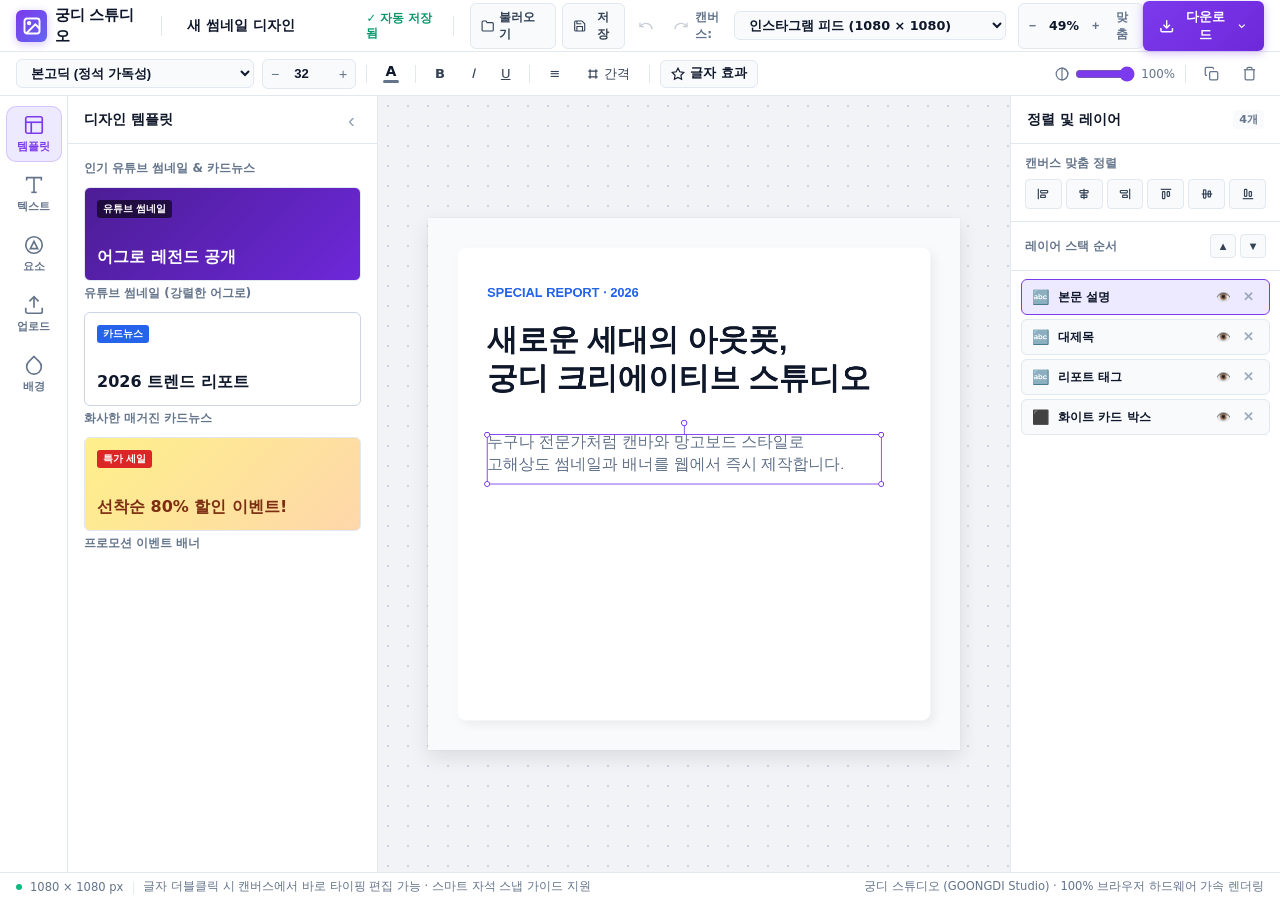
==== commit 78c02949: "Add files via upload" ====
--- a/image-studio.html
+++ b/image-studio.html
@@ -1,132 +1,124 @@
 <!DOCTYPE html>
-<html lang="ko" data-theme="dark">
+<html lang="ko" data-theme="light">
 <head>
   <meta charset="UTF-8" />
   <meta name="viewport" content="width=device-width, initial-scale=1.0" />
-  <title>궁디 이미지 스튜디오 PRO | 웹 포토샵 & 캔바 에디터</title>
-  <link rel="icon" type="image/svg+xml" href="data:image/svg+xml,%3Csvg xmlns='http://www.w3.org/2000/svg' viewBox='0 0 64 64'%3E%3Crect width='64' height='64' rx='14' fill='%236366f1'/%3E%3Cpath d='M18 46 L28 26 L36 38 L42 30 L48 46 Z' fill='%23ffffff'/%3E%3Ccircle cx='24' cy='22' r='4.5' fill='%23ffffff'/%3E%3C/svg%3E" />
-  <link rel="stylesheet" href="image-studio.css?v=20261013_02" />
+  <title>궁디 이미지 스튜디오 | 캔바 & 망고보드 스타일 웹 에디터</title>
+  <link rel="icon" type="image/svg+xml" href="data:image/svg+xml,%3Csvg xmlns='http://www.w3.org/2000/svg' viewBox='0 0 64 64'%3E%3Crect width='64' height='64' rx='14' fill='%237c3aed'/%3E%3Cpath d='M18 46 L28 26 L36 38 L42 30 L48 46 Z' fill='%23ffffff'/%3E%3Ccircle cx='24' cy='22' r='4.5' fill='%23ffffff'/%3E%3C/svg%3E" />
+  <link rel="stylesheet" href="image-studio.css?v=20261013_03" />
   <link rel="preconnect" href="https://fonts.googleapis.com">
   <link rel="preconnect" href="https://fonts.gstatic.com" crossorigin>
-  <link href="https://fonts.googleapis.com/css2?family=Black+Han+Sans&family=Do+Hyeon&family=Jua&family=Noto+Sans+KR:wght@400;500;600;700;900&family=Pretendard:wght@400;500;600;700;800;900&display=swap" rel="stylesheet">
+  <link href="https://fonts.googleapis.com/css2?family=Black+Han+Sans&family=Do+Hyeon&family=Jua&family=Nanum+Gothic:wght@400;700;800&family=Nanum+Pen+Script&family=Noto+Sans+KR:wght@300;400;500;700;900&family=Noto+Serif+KR:wght@400;700&family=Pretendard:wght@300;400;500;600;700;800;900&display=swap" rel="stylesheet">
 </head>
-<body class="studio-app">
+<body class="canva-app light-theme">
+
   <!-- ==========================================
-       1. 최상단 네비게이션 툴바 (Global Top Bar)
+       1. 최상단 글로벌 헤더 (Canva Style White Topbar)
        ========================================== -->
-  <header class="studio-topbar">
-    <div class="topbar-left">
-      <a href="index.html" class="topbar-brand" title="메인 허브로 나가기">
-        <div class="brand-icon-box">
-          <svg width="20" height="20" viewBox="0 0 24 24" fill="none" stroke="currentColor" stroke-width="2.2" stroke-linecap="round" stroke-linejoin="round">
-            <rect x="3" y="3" width="18" height="18" rx="2" ry="2"></rect>
+  <header class="canva-header">
+    <div class="header-left">
+      <a href="index.html" class="canva-brand" title="메인 허브로 이동">
+        <div class="brand-logo-icon">
+          <svg width="20" height="20" viewBox="0 0 24 24" fill="none" stroke="currentColor" stroke-width="2.3">
+            <rect x="3" y="3" width="18" height="18" rx="3"></rect>
             <circle cx="8.5" cy="8.5" r="1.5"></circle>
             <polyline points="21 15 16 10 5 21"></polyline>
           </svg>
         </div>
-        <div class="brand-text-wrap">
-          <span class="brand-name">궁디 이미지 스튜디오</span>
-          <span class="badge-pro">PRO</span>
-        </div>
+        <span class="brand-title">궁디 스튜디오</span>
       </a>
 
-      <div class="topbar-divider"></div>
-
-      <!-- 프로젝트 제목 인라인 편집 -->
-      <div class="project-title-box">
-        <input type="text" id="projectTitleInput" class="project-title-input" value="무제 썸네일 디자인" title="클릭하여 프로젝트 이름 변경" />
-        <span class="save-status-indicator" id="saveStatusIndicator" title="모든 변경사항이 메모리에 안전하게 저장되었습니다">저장됨</span>
-      </div>
-
-      <div class="topbar-divider"></div>
-
-      <!-- 파일 프로젝트 관리 (저장 / 불러오기 / 실행취소) -->
-      <div class="topbar-action-group">
-        <label for="loadProjectInput" class="btn-topbar" title="저장된 궁디 프로젝트 파일(.gdp-img) 불러오기">
-          <svg width="15" height="15" viewBox="0 0 24 24" fill="none" stroke="currentColor" stroke-width="2"><path d="M22 19a2 2 0 0 1-2 2H4a2 2 0 0 1-2-2V5a2 2 0 0 1 2-2h5l2 3h9a2 2 0 0 1 2 2z"></path></svg>
-          <span>열기</span>
+      <div class="h-divider"></div>
+
+      <!-- 파일명 인라인 수정 -->
+      <div class="doc-title-wrap">
+        <input type="text" id="docTitleInput" class="doc-title-input" value="새 썸네일 디자인" title="클릭하여 파일명 수정" />
+        <span class="cloud-save-badge" id="cloudSaveBadge">✓ 자동 저장됨</span>
+      </div>
+
+      <div class="h-divider"></div>
+
+      <!-- 프로젝트 저장 / 불러오기 / 실행취소 -->
+      <div class="header-file-actions">
+        <label for="loadProjectInput" class="btn-head-pill" title="저장된 프로젝트 파일(.gdp-img) 열기">
+          <svg width="14" height="14" viewBox="0 0 24 24" fill="none" stroke="currentColor" stroke-width="2"><path d="M22 19a2 2 0 0 1-2 2H4a2 2 0 0 1-2-2V5a2 2 0 0 1 2-2h5l2 3h9a2 2 0 0 1 2 2z"></path></svg>
+          <span>불러오기</span>
         </label>
         <input type="file" id="loadProjectInput" accept=".gdp-img,.json" style="display: none;" />
 
-        <button type="button" class="btn-topbar" id="saveProjectBtn" title="현재 프로젝트를 .gdp-img 파일로 저장">
-          <svg width="15" height="15" viewBox="0 0 24 24" fill="none" stroke="currentColor" stroke-width="2"><path d="M19 21H5a2 2 0 0 1-2-2V5a2 2 0 0 1 2-2h11l5 5v11a2 2 0 0 1-2 2z"></path><polyline points="17 21 17 13 7 13 7 21"></polyline><polyline points="7 3 7 8 15 8"></polyline></svg>
-          <span>프로젝트 저장</span>
-        </button>
-
-        <button type="button" class="btn-icon-topbar" id="undoBtn" title="실행 취소 (Ctrl+Z)" disabled>
-          <svg width="15" height="15" viewBox="0 0 24 24" fill="none" stroke="currentColor" stroke-width="2"><path d="M3 7v6h6"></path><path d="M21 17a9 9 0 0 0-9-9 9 9 0 0 0-6 2.3L3 13"></path></svg>
-        </button>
-        <button type="button" class="btn-icon-topbar" id="redoBtn" title="다시 실행 (Ctrl+Y)" disabled>
-          <svg width="15" height="15" viewBox="0 0 24 24" fill="none" stroke="currentColor" stroke-width="2"><path d="M21 7v6h-6"></path><path d="M3 17a9 9 0 0 1 9-9 9 9 0 0 1 6 2.3L21 13"></path></svg>
-        </button>
-      </div>
-    </div>
-
-    <!-- 중앙: 뷰포트 배율 및 정렬 자석 가이드 -->
-    <div class="topbar-center">
-      <div class="snap-toggle-box">
-        <button type="button" class="btn-toggle-tool active" id="btnSnapToggle" title="스마트 정렬 가이드 자석 (중앙/외곽 자동 스냅)">
-          <svg width="14" height="14" viewBox="0 0 24 24" fill="none" stroke="currentColor" stroke-width="2"><path d="M6 3v7a6 6 0 0 0 6 6 6 6 0 0 0 6-6V3"></path><line x1="4" y1="3" x2="8" y2="3"></line><line x1="16" y1="3" x2="20" y2="3"></line></svg>
-          <span>스냅 가이드</span>
-        </button>
-      </div>
-
-      <div class="zoom-pill-group">
-        <button type="button" class="btn-zoom-sub" id="zoomOutBtn" title="축소 (Ctrl + -)">−</button>
-        <span class="zoom-display-val" id="zoomValLabel">100%</span>
-        <button type="button" class="btn-zoom-sub" id="zoomInBtn" title="확대 (Ctrl + +)">+</button>
-        <button type="button" class="btn-zoom-fit" id="zoomFitBtn" title="화면에 캔버스 맞춤">맞춤</button>
-      </div>
-    </div>
-
-    <!-- 우측: 캔버스 크기 프리셋 & 고해상도 내보내기 -->
-    <div class="topbar-right">
-      <div class="canvas-res-picker">
-        <select id="canvasPresetSelect" class="topbar-select" title="캔버스 규격 프리셋">
+        <button type="button" class="btn-head-pill" id="saveProjectBtn" title="프로젝트를 .gdp-img 파일로 저장">
+          <svg width="14" height="14" viewBox="0 0 24 24" fill="none" stroke="currentColor" stroke-width="2"><path d="M19 21H5a2 2 0 0 1-2-2V5a2 2 0 0 1 2-2h11l5 5v11a2 2 0 0 1-2 2z"></path><polyline points="17 21 17 13 7 13 7 21"></polyline><polyline points="7 3 7 8 15 8"></polyline></svg>
+          <span>저장</span>
+        </button>
+
+        <button type="button" class="btn-head-icon" id="undoBtn" title="실행 취소 (Ctrl+Z)" disabled>
+          <svg width="16" height="16" viewBox="0 0 24 24" fill="none" stroke="currentColor" stroke-width="2"><path d="M3 7v6h6"></path><path d="M21 17a9 9 0 0 0-9-9 9 9 0 0 0-6 2.3L3 13"></path></svg>
+        </button>
+        <button type="button" class="btn-head-icon" id="redoBtn" title="다시 실행 (Ctrl+Y)" disabled>
+          <svg width="16" height="16" viewBox="0 0 24 24" fill="none" stroke="currentColor" stroke-width="2"><path d="M21 7v6h-6"></path><path d="M3 17a9 9 0 0 1 9-9 9 9 0 0 1 6 2.3L21 13"></path></svg>
+        </button>
+      </div>
+    </div>
+
+    <!-- 중앙: 캔버스 크기 프리셋 & 줌 컨트롤 -->
+    <div class="header-center">
+      <div class="preset-pill-box">
+        <label class="preset-label">캔버스:</label>
+        <select id="canvasPresetSelect" class="preset-select">
           <option value="1280x720" selected>유튜브 썸네일 (1280 × 720)</option>
           <option value="1080x1080">인스타그램 피드 (1080 × 1080)</option>
-          <option value="1080x1920">인스타 스토리 / 쇼츠 (1080 × 1920)</option>
-          <option value="1200x630">페이스북 / 블로그 배너 (1200 × 630)</option>
+          <option value="1080x1920">인스타 스토리 / 릴스 (1080 × 1920)</option>
+          <option value="1200x630">블로그 / 웹 배너 (1200 × 630)</option>
           <option value="1920x1080">FHD 와이드 (1920 × 1080)</option>
           <option value="800x800">정방형 아이콘 (800 × 800)</option>
           <option value="custom">직접 크기 입력...</option>
         </select>
       </div>
 
+      <div class="zoom-pill-box">
+        <button type="button" class="btn-zoom-step" id="zoomOutBtn" title="축소 (Ctrl + -)">−</button>
+        <span class="zoom-val-text" id="zoomValLabel">100%</span>
+        <button type="button" class="btn-zoom-step" id="zoomInBtn" title="확대 (Ctrl + +)">+</button>
+        <button type="button" class="btn-zoom-fit" id="zoomFitBtn" title="화면에 맞추기">맞춤</button>
+      </div>
+    </div>
+
+    <!-- 우측: 고해상도 다운로드 (Canva Style Purple Button) -->
+    <div class="header-right">
       <div class="export-dropdown-wrap">
-        <button type="button" class="btn-export-main" id="exportMainBtn">
-          <svg width="15" height="15" viewBox="0 0 24 24" fill="none" stroke="currentColor" stroke-width="2.2"><path d="M21 15v4a2 2 0 0 1-2 2H5a2 2 0 0 1-2-2v-4"></path><polyline points="7 10 12 15 17 10"></polyline><line x1="12" y1="15" x2="12" y2="3"></line></svg>
-          <span>내보내기</span>
+        <button type="button" class="btn-canva-download" id="exportMainBtn">
+          <svg width="16" height="16" viewBox="0 0 24 24" fill="none" stroke="currentColor" stroke-width="2.2"><path d="M21 15v4a2 2 0 0 1-2 2H5a2 2 0 0 1-2-2v-4"></path><polyline points="7 10 12 15 17 10"></polyline><line x1="12" y1="15" x2="12" y2="3"></line></svg>
+          <span>다운로드</span>
           <svg width="12" height="12" viewBox="0 0 24 24" fill="none" stroke="currentColor" stroke-width="2.5"><polyline points="6 9 12 15 18 9"></polyline></svg>
         </button>
-        <div class="export-menu-popover" id="exportMenuPopover">
-          <div class="export-popover-header">다운로드 포맷 선택</div>
-          <button type="button" class="export-option-item" data-format="png" data-scale="1">
-            <div class="opt-badge">PNG</div>
-            <div class="opt-info">
+        <div class="export-popover" id="exportMenuPopover">
+          <div class="export-popover-title">파일 형식 선택</div>
+          <button type="button" class="export-popover-item" data-format="png" data-scale="1">
+            <span class="file-tag tag-png">PNG</span>
+            <div class="file-desc">
               <strong>PNG 고화질 이미지</strong>
-              <span>투명 배경 유지 · 그래픽/썸네일 추천</span>
-            </div>
-          </button>
-          <button type="button" class="export-option-item" data-format="png" data-scale="2">
-            <div class="opt-badge opt-2x">2X</div>
-            <div class="opt-info">
-              <strong>2배 고해상도 PNG (레티나/인쇄용)</strong>
-              <span>초고화질 2560px 스케일링 무손실 저장</span>
-            </div>
-          </button>
-          <button type="button" class="export-option-item" data-format="jpeg" data-scale="1">
-            <div class="opt-badge opt-jpg">JPG</div>
-            <div class="opt-info">
-              <strong>JPG 표준 압축 (92%)</strong>
-              <span>웹 업로드 및 블로그 최적화 용량</span>
-            </div>
-          </button>
-          <button type="button" class="export-option-item" data-format="webp" data-scale="1">
-            <div class="opt-badge opt-webp">WEBP</div>
-            <div class="opt-info">
-              <strong>WebP 초경량 포맷</strong>
-              <span>차세대 웹 최적화 고속 로딩</span>
+              <span>투명 배경 유지 · 복잡한 이미지에 적합</span>
+            </div>
+          </button>
+          <button type="button" class="export-popover-item" data-format="png" data-scale="2">
+            <span class="file-tag tag-2x">2X</span>
+            <div class="file-desc">
+              <strong>초고화질 2배 인쇄용 (2560px)</strong>
+              <span>깨짐 없는 무손실 고선명도 렌더링</span>
+            </div>
+          </button>
+          <button type="button" class="export-popover-item" data-format="jpeg" data-scale="1">
+            <span class="file-tag tag-jpg">JPG</span>
+            <div class="file-desc">
+              <strong>JPG 표준 압축 이미지</strong>
+              <span>가벼운 파일 크기 · 웹 공유 최적화</span>
+            </div>
+          </button>
+          <button type="button" class="export-popover-item" data-format="webp" data-scale="1">
+            <span class="file-tag tag-webp">WEBP</span>
+            <div class="file-desc">
+              <strong>WebP 차세대 웹 포맷</strong>
+              <span>최신 웹사이트 빠른 로딩 추천</span>
             </div>
           </button>
         </div>
@@ -135,107 +127,322 @@
   </header>
 
   <!-- ==========================================
-       2. 메인 워크스페이스 컨테이너
+       2. 상단 캔바 스타일 컨텍스트 서식 툴바 (Floating Context Toolbar)
        ========================================== -->
-  <div class="studio-main-body">
-    <!-- 좌측 1차 탭 독 (Dock: 캔바 스타일 아이콘) -->
-    <nav class="side-dock-nav">
-      <button type="button" class="dock-tab-btn active" data-tab="templates" title="템플릿 프리셋">
+  <div class="canva-context-toolbar" id="contextToolbar">
+    <!-- 기본 상태 (선택 없음): 캔버스 배경 설정 -->
+    <div class="ctx-group ctx-canvas-bg" id="ctxCanvasBgGroup">
+      <span class="ctx-label-text">캔버스 배경:</span>
+      <div class="color-picker-pill" title="캔버스 배경색">
+        <span class="color-circle-preview" id="ctxCanvasBgPreview" style="background:#ffffff;"></span>
+        <input type="color" id="ctxCanvasBgPicker" value="#ffffff" />
+      </div>
+      <span class="ctx-hint-msg">💡 텍스트나 요소를 클릭하면 전용 서식 툴바가 열립니다. (더블클릭 시 캔버스에서 바로 타이핑!)</span>
+    </div>
+
+    <!-- 텍스트 선택 시 전용 툴바 (Canva / 망고보드 완벽 재현) -->
+    <div class="ctx-group ctx-text-tools" id="ctxTextGroup" style="display: none;">
+      <!-- 1) 폰트 서체 선택 -->
+      <div class="font-select-wrap">
+        <select id="ctxFontSelect" class="font-dropdown" title="폰트 서체 변경">
+          <option value="'Pretendard', sans-serif" style="font-family:'Pretendard';" selected>프리텐다드 (Pretendard)</option>
+          <option value="'Black Han Sans', sans-serif" style="font-family:'Black Han Sans';">블랙 한 산스 (유튜브 강렬한 제목)</option>
+          <option value="'Do Hyeon', sans-serif" style="font-family:'Do Hyeon';">도현체 (개성있는 예능체)</option>
+          <option value="'Jua', sans-serif" style="font-family:'Jua';">주아체 (둥글둥글 귀여운체)</option>
+          <option value="'Nanum Gothic', sans-serif" style="font-family:'Nanum Gothic';">나눔고딕 (부드러운 본문)</option>
+          <option value="'Noto Serif KR', serif" style="font-family:'Noto Serif KR';">본명조 (고급스러운 명조)</option>
+          <option value="'Nanum Pen Script', cursive" style="font-family:'Nanum Pen Script';">나눔손글씨 펜 (감성 손글씨)</option>
+          <option value="'Noto Sans KR', sans-serif" style="font-family:'Noto Sans KR';">본고딕 (정석 가독성)</option>
+        </select>
+      </div>
+
+      <!-- 2) 폰트 크기 (+ / - 및 직접 입력) -->
+      <div class="font-size-stepper">
+        <button type="button" class="btn-step" id="ctxFontSizeMinus" title="크기 축소">−</button>
+        <input type="number" id="ctxFontSizeInput" class="font-size-num" min="10" max="300" value="64" />
+        <button type="button" class="btn-step" id="ctxFontSizePlus" title="크기 확대">+</button>
+      </div>
+
+      <div class="ctx-v-sep"></div>
+
+      <!-- 3) 글자 색상 -->
+      <div class="tool-color-btn" title="글자 색상">
+        <span class="color-letter-icon">A</span>
+        <span class="color-underline-bar" id="ctxTextColorBar" style="background:#0f172a;"></span>
+        <input type="color" id="ctxTextColorPicker" value="#0f172a" />
+      </div>
+
+      <div class="ctx-v-sep"></div>
+
+      <!-- 4) B / I / U 서식 버튼 -->
+      <button type="button" class="btn-format-toggle active" id="ctxBoldBtn" title="굵게 (Ctrl+B)">
+        <strong>B</strong>
+      </button>
+      <button type="button" class="btn-format-toggle" id="ctxItalicBtn" title="기울임 (Ctrl+I)">
+        <em>I</em>
+      </button>
+      <button type="button" class="btn-format-toggle" id="ctxUnderlineBtn" title="밑줄 (Ctrl+U)">
+        <u>U</u>
+      </button>
+
+      <div class="ctx-v-sep"></div>
+
+      <!-- 5) 정렬 (좌/중/우) -->
+      <button type="button" class="btn-format-toggle" id="ctxAlignBtn" title="정렬 (클릭 시 좌/중/우 전환)">
+        <span id="alignIcon">≡</span>
+      </button>
+
+      <!-- 6) 자간 / 행간 -->
+      <div class="spacing-popover-wrap">
+        <button type="button" class="btn-tool-text" id="btnSpacingToggle" title="글자 간격 / 줄 간격">
+          <svg width="14" height="14" viewBox="0 0 24 24" fill="none" stroke="currentColor" stroke-width="2"><path d="M4 7h16M4 17h16M7 4v16M17 4v16"/></svg>
+          <span>간격</span>
+        </button>
+        <div class="spacing-popover" id="spacingPopover">
+          <div class="spacing-row">
+            <span>자간 (글자 사이)</span>
+            <input type="range" id="ctxLetterSpacingSlider" min="-5" max="25" value="0" />
+            <strong id="letterSpacingVal">0</strong>
+          </div>
+          <div class="spacing-row">
+            <span>행간 (줄 간격)</span>
+            <input type="range" id="ctxLineHeightSlider" min="0.8" max="2.5" step="0.1" value="1.2" />
+            <strong id="lineHeightVal">1.2</strong>
+          </div>
+        </div>
+      </div>
+
+      <div class="ctx-v-sep"></div>
+
+      <!-- 7) ✨ 효과 (Effects - 아웃라인, 그림자, 배경박스, 네온) -->
+      <div class="effects-dropdown-wrap">
+        <button type="button" class="btn-effects-trigger active" id="btnEffectsTrigger">
+          <svg width="14" height="14" viewBox="0 0 24 24" fill="none" stroke="currentColor" stroke-width="2"><polygon points="12 2 15.09 8.26 22 9.27 17 14.14 18.18 21.02 12 17.77 5.82 21.02 7 14.14 2 9.27 8.91 8.26 12 2"/></svg>
+          <span>글자 효과</span>
+        </button>
+        <div class="effects-popover" id="effectsPopover">
+          <div class="effects-popover-header">글자 스타일 효과</div>
+
+          <!-- 효과 1: 외곽선 (아웃라인) -->
+          <div class="effect-section">
+            <div class="effect-header-row">
+              <label class="effect-checkbox-label">
+                <input type="checkbox" id="chkOutline" checked />
+                <strong>외곽선 (아웃라인)</strong>
+              </label>
+              <div class="effect-color-wrap">
+                <span class="effect-color-dot" id="outlineColorPreview" style="background:#000000;"></span>
+                <input type="color" id="outlineColorPicker" value="#000000" />
+              </div>
+            </div>
+            <div class="effect-slider-row">
+              <span>두께</span>
+              <input type="range" id="outlineWidthSlider" min="0" max="30" value="6" />
+              <strong id="outlineWidthVal">6px</strong>
+            </div>
+          </div>
+
+          <!-- 효과 2: 입체 그림자 -->
+          <div class="effect-section">
+            <div class="effect-header-row">
+              <label class="effect-checkbox-label">
+                <input type="checkbox" id="chkShadow" checked />
+                <strong>입체 그림자</strong>
+              </label>
+              <div class="effect-color-wrap">
+                <span class="effect-color-dot" id="shadowColorPreview" style="background:#000000;"></span>
+                <input type="color" id="shadowColorPicker" value="#000000" />
+              </div>
+            </div>
+            <div class="effect-slider-row">
+              <span>번짐(흐림)</span>
+              <input type="range" id="shadowBlurSlider" min="0" max="30" value="8" />
+              <strong id="shadowBlurVal">8</strong>
+            </div>
+            <div class="effect-slider-row">
+              <span>거리</span>
+              <input type="range" id="shadowOffsetSlider" min="0" max="30" value="6" />
+              <strong id="shadowOffsetVal">6</strong>
+            </div>
+          </div>
+
+          <!-- 효과 3: 배경 박스 라벨 (형광펜 효과) -->
+          <div class="effect-section">
+            <div class="effect-header-row">
+              <label class="effect-checkbox-label">
+                <input type="checkbox" id="chkBgBox" />
+                <strong>배경 라벨 박스</strong>
+              </label>
+              <div class="effect-color-wrap">
+                <span class="effect-color-dot" id="bgBoxColorPreview" style="background:#fef08a;"></span>
+                <input type="color" id="bgBoxColorPicker" value="#fef08a" />
+              </div>
+            </div>
+            <div class="effect-slider-row">
+              <span>모서리 둥글기</span>
+              <input type="range" id="bgBoxRadiusSlider" min="0" max="40" value="8" />
+              <strong id="bgBoxRadiusVal">8px</strong>
+            </div>
+          </div>
+        </div>
+      </div>
+    </div>
+
+    <!-- 도형 선택 시 전용 툴바 -->
+    <div class="ctx-group ctx-shape-tools" id="ctxShapeGroup" style="display: none;">
+      <span class="ctx-label-text">채우기:</span>
+      <div class="color-picker-pill" title="도형 색상">
+        <span class="color-circle-preview" id="ctxFillColorPreview" style="background:#7c3aed;"></span>
+        <input type="color" id="ctxFillColorPicker" value="#7c3aed" />
+      </div>
+
+      <div class="ctx-v-sep"></div>
+      <span class="ctx-label-text">모서리 둥글기:</span>
+      <input type="number" id="ctxRadiusInput" class="font-size-num" min="0" max="100" value="0" />
+    </div>
+
+    <!-- 공통 우측 컨트롤 (투명도, 위치/순서, 복제, 삭제) -->
+    <div class="ctx-group ctx-group-right">
+      <div class="opacity-pill-wrap" title="불투명도">
+        <svg width="14" height="14" viewBox="0 0 24 24" fill="none" stroke="currentColor" stroke-width="2"><circle cx="12" cy="12" r="10"/><path d="M12 2a10 10 0 0 1 0 20z"/></svg>
+        <input type="range" id="ctxOpacitySlider" min="0" max="100" value="100" class="mini-slider" />
+        <span id="ctxOpacityVal">100%</span>
+      </div>
+
+      <div class="ctx-v-sep"></div>
+
+      <button type="button" class="btn-icon-action" id="ctxDuplicateBtn" title="복제 (Ctrl+D)">
+        <svg width="15" height="15" viewBox="0 0 24 24" fill="none" stroke="currentColor" stroke-width="2"><rect x="9" y="9" width="13" height="13" rx="2"/><path d="M5 15H4a2 2 0 0 1-2-2V4a2 2 0 0 1 2-2h9a2 2 0 0 1 2 2v1"/></svg>
+      </button>
+      <button type="button" class="btn-icon-action btn-danger-action" id="ctxDeleteBtn" title="삭제 (Delete)">
+        <svg width="15" height="15" viewBox="0 0 24 24" fill="none" stroke="currentColor" stroke-width="2"><polyline points="3 6 5 6 21 6"/><path d="M19 6v14a2 2 0 0 1-2 2H7a2 2 0 0 1-2-2V6m3 0V4a2 2 0 0 1 2-2h4a2 2 0 0 1 2 2v2"/></svg>
+      </button>
+    </div>
+  </div>
+
+  <!-- ==========================================
+       3. 메인 작업 레이아웃 (Dock | Drawer | Canvas | Layers)
+       ========================================== -->
+  <div class="canva-main-workspace">
+    <!-- 좌측 1차 탭 독 (Canva Style White Dock) -->
+    <nav class="canva-side-dock">
+      <button type="button" class="dock-nav-item active" data-tab="templates" title="템플릿">
         <svg width="22" height="22" viewBox="0 0 24 24" fill="none" stroke="currentColor" stroke-width="1.8"><rect x="3" y="3" width="18" height="18" rx="2"/><line x1="3" y1="9" x2="21" y2="9"/><line x1="9" y1="21" x2="9" y2="9"/></svg>
         <span>템플릿</span>
       </button>
 
-      <button type="button" class="dock-tab-btn" data-tab="elements" title="도형 및 그래픽 요소">
-        <svg width="22" height="22" viewBox="0 0 24 24" fill="none" stroke="currentColor" stroke-width="1.8"><circle cx="12" cy="12" r="9"/><polygon points="12 8 16 16 8 16"/></svg>
-        <span>요소/도형</span>
-      </button>
-
-      <button type="button" class="dock-tab-btn" data-tab="text" title="텍스트 및 타이포그래피">
+      <button type="button" class="dock-nav-item" data-tab="text" title="텍스트">
         <svg width="22" height="22" viewBox="0 0 24 24" fill="none" stroke="currentColor" stroke-width="1.8"><polyline points="4 7 4 4 20 4 20 7"/><line x1="12" y1="4" x2="12" y2="20"/><line x1="9" y1="20" x2="15" y2="20"/></svg>
         <span>텍스트</span>
       </button>
 
-      <button type="button" class="dock-tab-btn" data-tab="uploads" title="내 이미지 업로드">
+      <button type="button" class="dock-nav-item" data-tab="elements" title="요소 / 도형">
+        <svg width="22" height="22" viewBox="0 0 24 24" fill="none" stroke="currentColor" stroke-width="1.8"><circle cx="12" cy="12" r="9"/><polygon points="12 8 16 16 8 16"/></svg>
+        <span>요소</span>
+      </button>
+
+      <button type="button" class="dock-nav-item" data-tab="uploads" title="내 이미지 업로드">
         <svg width="22" height="22" viewBox="0 0 24 24" fill="none" stroke="currentColor" stroke-width="1.8"><path d="M21 15v4a2 2 0 0 1-2 2H5a2 2 0 0 1-2-2v-4"/><polyline points="17 8 12 3 7 8"/><line x1="12" y1="3" x2="12" y2="15"/></svg>
         <span>업로드</span>
       </button>
 
-      <button type="button" class="dock-tab-btn" data-tab="background" title="캔버스 배경 스타일">
+      <button type="button" class="dock-nav-item" data-tab="background" title="배경 디자인">
         <svg width="22" height="22" viewBox="0 0 24 24" fill="none" stroke="currentColor" stroke-width="1.8"><path d="M12 2.69l5.66 5.66a8 8 0 1 1-11.31 0z"/></svg>
         <span>배경</span>
       </button>
     </nav>
 
-    <!-- 좌측 2차 슬라이딩 드로어 (Drawer: 세부 컨텐츠) -->
-    <aside class="side-drawer-panel" id="sideDrawerPanel">
-      <!-- 패널 헤더 -->
-      <div class="drawer-header">
-        <h3 id="drawerTitle">템플릿</h3>
-        <button type="button" class="btn-close-drawer" id="btnCloseDrawer" title="패널 접기">‹</button>
-      </div>
-
-      <!-- 1) 템플릿 드로어 -->
-      <div class="drawer-content active" id="drawerTemplates">
-        <div class="drawer-section-title">즉시 적용 가능한 프로 템플릿</div>
-        <div class="template-card-grid">
-          <div class="tpl-card" data-tpl="gaming-thumb">
-            <div class="tpl-thumb tpl-bg-gaming">
-              <span class="tpl-badge">유튜브 썸네일</span>
-              <strong class="tpl-title-text">충격적인 진실 공개</strong>
-            </div>
-            <span class="tpl-label">게이밍 / 밈 하이라이트</span>
-          </div>
-
-          <div class="tpl-card" data-tpl="clean-business">
-            <div class="tpl-thumb tpl-bg-business">
-              <span class="tpl-badge">비즈니스</span>
-              <strong class="tpl-title-text">2026 크리에이티브 트렌드</strong>
-            </div>
-            <span class="tpl-label">세련된 매거진 카드뉴스</span>
-          </div>
-
-          <div class="tpl-card" data-tpl="neon-review">
-            <div class="tpl-thumb tpl-bg-neon">
-              <span class="tpl-badge">리뷰/테크</span>
-              <strong class="tpl-title-text">내돈내산 솔직 리뷰</strong>
-            </div>
-            <span class="tpl-label">사이버 네온 테크 썸네일</span>
-          </div>
-
-          <div class="tpl-card" data-tpl="sale-banner">
-            <div class="tpl-thumb tpl-bg-sale">
-              <span class="tpl-badge">특가 할인</span>
-              <strong class="tpl-title-text">선착순 한정 세일!</strong>
-            </div>
-            <span class="tpl-label">이벤트 프로모션 배너</span>
-          </div>
-        </div>
-      </div>
-
-      <!-- 2) 도형/요소 드로어 -->
-      <div class="drawer-content" id="drawerElements">
-        <div class="drawer-section-title">기본 기하학 도형</div>
-        <div class="elements-chip-grid">
-          <button type="button" class="element-chip-btn" id="btnAddRect">
-            <svg width="24" height="24" viewBox="0 0 24 24" fill="none" stroke="currentColor" stroke-width="2"><rect x="3" y="3" width="18" height="18" rx="2"/></svg>
+    <!-- 좌측 2차 슬라이딩 패널 (White Drawer Panel) -->
+    <aside class="canva-side-drawer" id="sideDrawerPanel">
+      <div class="drawer-top-bar">
+        <h3 id="drawerHeadingTitle">디자인 템플릿</h3>
+        <button type="button" class="btn-drawer-collapse" id="btnCloseDrawer" title="패널 접기">‹</button>
+      </div>
+
+      <!-- 1) 템플릿 패널 -->
+      <div class="drawer-page-view active" id="drawerTemplates">
+        <div class="drawer-group-title">인기 유튜브 썸네일 & 카드뉴스</div>
+        <div class="template-list-grid">
+          <div class="canva-template-card" data-tpl="gaming-highlight">
+            <div class="card-preview-box tpl-bg-purple">
+              <span class="preview-tag">유튜브 썸네일</span>
+              <strong>어그로 레전드 공개</strong>
+            </div>
+            <span class="card-caption">유튜브 썸네일 (강렬한 어그로)</span>
+          </div>
+
+          <div class="canva-template-card" data-tpl="clean-magazine">
+            <div class="card-preview-box tpl-bg-white-clean">
+              <span class="preview-tag tag-blue">카드뉴스</span>
+              <strong style="color:#0f172a;">2026 트렌드 리포트</strong>
+            </div>
+            <span class="card-caption">화사한 매거진 카드뉴스</span>
+          </div>
+
+          <div class="canva-template-card" data-tpl="sale-event">
+            <div class="card-preview-box tpl-bg-warm-yellow">
+              <span class="preview-tag tag-red">특가 세일</span>
+              <strong style="color:#7c2d12;">선착순 80% 할인 이벤트!</strong>
+            </div>
+            <span class="card-caption">프로모션 이벤트 배너</span>
+          </div>
+        </div>
+      </div>
+
+      <!-- 2) 텍스트 패널 (캔바 스타일 텍스트 조합) -->
+      <div class="drawer-page-view" id="drawerText">
+        <div class="drawer-group-title">기본 텍스트 추가</div>
+        <button type="button" class="btn-canva-add-text btn-add-title" id="btnAddHeading">
+          <strong>제목 추가</strong>
+        </button>
+        <button type="button" class="btn-canva-add-text btn-add-subtitle" id="btnAddSubheading">
+          <span>소제목 추가</span>
+        </button>
+        <button type="button" class="btn-canva-add-text btn-add-body" id="btnAddBodyText">
+          <small>본문 텍스트 추가</small>
+        </button>
+
+        <div class="drawer-group-title" style="margin-top:20px;">디자인 텍스트 스타일 조합</div>
+        <div class="design-text-pack-list">
+          <button type="button" class="pack-card pack-yellow-bold" data-pack="yellow-bold">
+            <span style="font-family:'Black Han Sans';">유튜브 옐로우 아웃라인</span>
+          </button>
+          <button type="button" class="pack-card pack-clean-black" data-pack="clean-black">
+            <span style="font-family:'Pretendard';">깔끔한 모던 블랙헤드</span>
+          </button>
+          <button type="button" class="pack-card pack-highlight-box" data-pack="highlight-box">
+            <span>형광펜 강조 라벨 박스</span>
+          </button>
+          <button type="button" class="pack-card pack-handwrite" data-pack="handwrite">
+            <span style="font-family:'Nanum Pen Script'; font-size:1.4rem;">감성 손글씨 캘리그라피</span>
+          </button>
+        </div>
+      </div>
+
+      <!-- 3) 요소 / 도형 패널 -->
+      <div class="drawer-page-view" id="drawerElements">
+        <div class="drawer-group-title">기본 기하학 도형</div>
+        <div class="shapes-2col-grid">
+          <button type="button" class="shape-pick-btn" id="btnAddRect">
+            <svg width="28" height="28" viewBox="0 0 24 24" fill="none" stroke="currentColor" stroke-width="2"><rect x="3" y="3" width="18" height="18" rx="2"/></svg>
             <span>사각형</span>
           </button>
-          <button type="button" class="element-chip-btn" id="btnAddCircle">
-            <svg width="24" height="24" viewBox="0 0 24 24" fill="none" stroke="currentColor" stroke-width="2"><circle cx="12" cy="12" r="9"/></svg>
+          <button type="button" class="shape-pick-btn" id="btnAddCircle">
+            <svg width="28" height="28" viewBox="0 0 24 24" fill="none" stroke="currentColor" stroke-width="2"><circle cx="12" cy="12" r="9"/></svg>
             <span>원형</span>
           </button>
-          <button type="button" class="element-chip-btn" id="btnAddPill">
-            <svg width="24" height="24" viewBox="0 0 24 24" fill="none" stroke="currentColor" stroke-width="2"><rect x="3" y="7" width="18" height="10" rx="5"/></svg>
+          <button type="button" class="shape-pick-btn" id="btnAddPill">
+            <svg width="28" height="28" viewBox="0 0 24 24" fill="none" stroke="currentColor" stroke-width="2"><rect x="3" y="7" width="18" height="10" rx="5"/></svg>
             <span>알약 라벨</span>
           </button>
-          <button type="button" class="element-chip-btn" id="btnAddStar">
-            <svg width="24" height="24" viewBox="0 0 24 24" fill="none" stroke="currentColor" stroke-width="2"><polygon points="12 2 15.09 8.26 22 9.27 17 14.14 18.18 21.02 12 17.77 5.82 21.02 7 14.14 2 9.27 8.91 8.26 12 2"/></svg>
+          <button type="button" class="shape-pick-btn" id="btnAddStar">
+            <svg width="28" height="28" viewBox="0 0 24 24" fill="none" stroke="currentColor" stroke-width="2"><polygon points="12 2 15.09 8.26 22 9.27 17 14.14 18.18 21.02 12 17.77 5.82 21.02 7 14.14 2 9.27 8.91 8.26 12 2"/></svg>
             <span>별 배지</span>
           </button>
         </div>
 
-        <div class="drawer-section-title" style="margin-top: 16px;">강조 스티커 & 배지</div>
-        <div class="sticker-chip-grid">
+        <div class="drawer-group-title" style="margin-top:20px;">스티커 & 강조 이모지</div>
+        <div class="sticker-badges-grid">
           <button type="button" class="sticker-btn" data-sticker="🔥">🔥 HOT</button>
           <button type="button" class="sticker-btn" data-sticker="👑">👑 BEST</button>
           <button type="button" class="sticker-btn" data-sticker="⚡">⚡ NEW</button>
@@ -245,231 +452,126 @@
         </div>
       </div>
 
-      <!-- 3) 텍스트 드로어 -->
-      <div class="drawer-content" id="drawerText">
-        <button type="button" class="btn-add-text-preset btn-text-heading" id="btnAddHeading">
-          <strong>제목 텍스트 추가</strong>
-          <span>클릭하여 큰 제목 생성</span>
-        </button>
-        <button type="button" class="btn-add-text-preset btn-text-sub" id="btnAddSubheading">
-          <strong>소제목 텍스트 추가</strong>
-          <span>설명 및 보조 문구 생성</span>
-        </button>
-        <button type="button" class="btn-add-text-preset btn-text-body" id="btnAddBodyText">
-          <strong>본문 텍스트 추가</strong>
-          <span>일반 상세 설명 문구 생성</span>
-        </button>
-
-        <div class="drawer-section-title" style="margin-top: 18px;">인기 타이포그래피 스타일</div>
-        <div class="typo-preset-list">
-          <button type="button" class="typo-preset-card typo-bold-yellow" data-typo="bold-yellow">
-            <span>유튜브 어그로 옐로우</span>
-          </button>
-          <button type="button" class="typo-preset-card typo-neon-cyber" data-typo="neon-cyber">
-            <span>사이버 네온 글로우</span>
-          </button>
-          <button type="button" class="typo-preset-card typo-impact-red" data-typo="impact-red">
-            <span>경고 임팩트 레드</span>
-          </button>
-          <button type="button" class="typo-preset-card typo-clean-badge" data-typo="clean-badge">
-            <span>블랙박스 라벨 텍스트</span>
-          </button>
-        </div>
-      </div>
-
-      <!-- 4) 업로드 드로어 -->
-      <div class="drawer-content" id="drawerUploads">
-        <div class="upload-dropzone-box" id="sidebarDropzone">
-          <label for="sideUploadInput" class="upload-dropzone-label">
-            <svg width="32" height="32" viewBox="0 0 24 24" fill="none" stroke="currentColor" stroke-width="1.8"><path d="M21 15v4a2 2 0 0 1-2 2H5a2 2 0 0 1-2-2v-4"/><polyline points="17 8 12 3 7 8"/><line x1="12" y1="3" x2="12" y2="15"/></svg>
-            <strong>내 파일 업로드</strong>
-            <span>PNG, JPG, WebP, GIF 사진<br>끌어다 놓거나 클릭</span>
+      <!-- 4) 업로드 패널 -->
+      <div class="drawer-page-view" id="drawerUploads">
+        <div class="upload-drop-zone" id="sidebarDropzone">
+          <label for="sideUploadInput" class="upload-zone-label">
+            <svg width="34" height="34" viewBox="0 0 24 24" fill="none" stroke="#7c3aed" stroke-width="2"><path d="M21 15v4a2 2 0 0 1-2 2H5a2 2 0 0 1-2-2v-4"/><polyline points="17 8 12 3 7 8"/><line x1="12" y1="3" x2="12" y2="15"/></svg>
+            <strong>파일 업로드</strong>
+            <span>내 컴퓨터의 사진을 드래그하거나<br>여기를 클릭하여 추가하세요</span>
           </label>
           <input type="file" id="sideUploadInput" accept="image/*" multiple style="display: none;" />
         </div>
 
-        <div class="drawer-section-title">업로드된 이미지 목록</div>
-        <div class="uploaded-gallery-grid" id="uploadedGalleryGrid">
-          <!-- 동적 썸네일 추가 -->
-        </div>
-      </div>
-
-      <!-- 5) 배경 드로어 -->
-      <div class="drawer-content" id="drawerBackground">
-        <div class="drawer-section-title">단색 배경 선택</div>
-        <div class="color-palette-grid">
-          <button type="button" class="color-dot" style="background:#0f172a;" data-color="#0f172a"></button>
-          <button type="button" class="color-dot" style="background:#1e293b;" data-color="#1e293b"></button>
-          <button type="button" class="color-dot" style="background:#000000;" data-color="#000000"></button>
-          <button type="button" class="color-dot" style="background:#ffffff; border:1px solid #475569;" data-color="#ffffff"></button>
-          <button type="button" class="color-dot" style="background:#1e3a8a;" data-color="#1e3a8a"></button>
-          <button type="button" class="color-dot" style="background:#701a75;" data-color="#701a75"></button>
-          <button type="button" class="color-dot" style="background:#831843;" data-color="#831843"></button>
-          <button type="button" class="color-dot" style="background:#064e3b;" data-color="#064e3b"></button>
-        </div>
-
-        <div class="drawer-section-title" style="margin-top: 18px;">세련된 다크 그라데이션</div>
-        <div class="gradient-palette-grid">
-          <button type="button" class="gradient-card grad-midnight" data-grad="midnight">미드나이트 블루</button>
-          <button type="button" class="gradient-card grad-cyber" data-grad="cyber">사이버 바이올렛</button>
-          <button type="button" class="gradient-card grad-sunset" data-grad="sunset">다크 선셋</button>
-          <button type="button" class="gradient-card grad-emerald" data-grad="emerald">에메랄드 포레스트</button>
+        <div class="drawer-group-title">최근 업로드 사진</div>
+        <div class="uploads-thumb-grid" id="uploadedGalleryGrid">
+          <!-- 썸네일 목록 -->
+        </div>
+      </div>
+
+      <!-- 5) 배경 패널 -->
+      <div class="drawer-page-view" id="drawerBackground">
+        <div class="drawer-group-title">화사한 단색 컬러</div>
+        <div class="bg-palette-grid">
+          <button type="button" class="bg-color-chip" style="background:#ffffff; border:1px solid #cbd5e1;" data-color="#ffffff" title="화이트"></button>
+          <button type="button" class="bg-color-chip" style="background:#f8fafc;" data-color="#f8fafc" title="연회색"></button>
+          <button type="button" class="bg-color-chip" style="background:#fef08a;" data-color="#fef08a" title="레몬 옐로우"></button>
+          <button type="button" class="bg-color-chip" style="background:#fed7aa;" data-color="#fed7aa" title="소프트 피치"></button>
+          <button type="button" class="bg-color-chip" style="background:#dbeafe;" data-color="#dbeafe" title="스카이 블루"></button>
+          <button type="button" class="bg-color-chip" style="background:#ede9fe;" data-color="#ede9fe" title="라벤더"></button>
+          <button type="button" class="bg-color-chip" style="background:#0f172a;" data-color="#0f172a" title="다크 네이비"></button>
+          <button type="button" class="bg-color-chip" style="background:#18181b;" data-color="#18181b" title="리치 블랙"></button>
+        </div>
+
+        <div class="drawer-group-title" style="margin-top:20px;">파스텔 & 모던 그라데이션</div>
+        <div class="bg-grad-list">
+          <button type="button" class="bg-grad-card grad-sunset-peach" data-grad="sunset-peach">선셋 피치 그라데이션</button>
+          <button type="button" class="bg-grad-card grad-soft-lavender" data-grad="soft-lavender">소프트 라벤더</button>
+          <button type="button" class="bg-grad-card grad-ocean-breeze" data-grad="ocean-breeze">오션 브리즈</button>
+          <button type="button" class="bg-grad-card grad-dark-indigo" data-grad="dark-indigo">다크 인디고 (유튜브용)</button>
         </div>
       </div>
     </aside>
 
-    <!-- 중앙: 캔버스 에디터 뷰포트 (Figma / Canva 뷰포트) -->
-    <main class="canvas-main-viewport" id="canvasMainViewport">
-      <!-- 상단 컨텍스추얼 속성 바 (선택된 객체에 따라 동적 노출) -->
-      <div class="context-toolbar-bar" id="contextToolbar">
-        <!-- 텍스트 전용 컨트롤 -->
-        <div class="ctx-group" id="ctxTextGroup" style="display: none;">
-          <select id="ctxFontSelect" class="ctx-select" title="폰트 서체 선택">
-            <option value="'Black Han Sans', sans-serif">블랙 한 산스 (유튜브 강렬한 제목)</option>
-            <option value="'Pretendard', sans-serif" selected>프리텐다드 (깔끔한 고딕)</option>
-            <option value="'Do Hyeon', sans-serif">도현체 (개성있는 예능체)</option>
-            <option value="'Jua', sans-serif">주아체 (둥글둥글 캐주얼)</option>
-            <option value="'Noto Sans KR', sans-serif">본고딕 (정석 가독성)</option>
-          </select>
-
-          <div class="ctx-number-wrap">
-            <button type="button" class="ctx-btn-step" id="ctxFontSizeMinus">−</button>
-            <input type="number" id="ctxFontSizeInput" class="ctx-input-num" min="12" max="300" value="72" />
-            <button type="button" class="ctx-btn-step" id="ctxFontSizePlus">+</button>
-          </div>
-
-          <div class="ctx-sep"></div>
-
-          <!-- 글자색 -->
-          <div class="ctx-color-picker-wrap" title="글자 색상">
-            <span class="color-preview-badge" id="ctxTextColorPreview"></span>
-            <input type="color" id="ctxTextColorPicker" value="#ffffff" />
-          </div>
-
-          <!-- 외곽선 스트로크 두께 & 색상 -->
-          <div class="ctx-stroke-wrap" title="외곽선 테두리">
-            <span class="ctx-label">외곽선:</span>
-            <input type="number" id="ctxStrokeWidthInput" class="ctx-input-num-sm" min="0" max="40" value="6" />
-            <input type="color" id="ctxStrokeColorPicker" value="#000000" />
-          </div>
-
-          <!-- 그림자 토글 -->
-          <button type="button" class="ctx-icon-btn active" id="ctxShadowBtn" title="입체 그림자 켜기/끄기">
-            <svg width="15" height="15" viewBox="0 0 24 24" fill="none" stroke="currentColor" stroke-width="2"><path d="M12 2v20M17 5H9.5a3.5 3.5 0 0 0 0 7h5a3.5 3.5 0 0 1 0 7H6"/></svg>
-            <span>그림자</span>
-          </button>
-        </div>
-
-        <!-- 도형 전용 컨트롤 -->
-        <div class="ctx-group" id="ctxShapeGroup" style="display: none;">
-          <span class="ctx-label">채우기:</span>
-          <div class="ctx-color-picker-wrap" title="도형 색상">
-            <span class="color-preview-badge" id="ctxFillColorPreview"></span>
-            <input type="color" id="ctxFillColorPicker" value="#3b82f6" />
-          </div>
-          <span class="ctx-label" style="margin-left:8px;">둥글기:</span>
-          <input type="number" id="ctxRadiusInput" class="ctx-input-num-sm" min="0" max="100" value="0" />
-        </div>
-
-        <!-- 공통 컨트롤: 투명도, 정렬, 삭제 -->
-        <div class="ctx-group ctx-group-common">
-          <div class="ctx-opacity-wrap" title="불투명도">
-            <svg width="14" height="14" viewBox="0 0 24 24" fill="none" stroke="currentColor" stroke-width="2"><circle cx="12" cy="12" r="10"/><path d="M12 2a10 10 0 0 1 0 20z"/></svg>
-            <input type="range" id="ctxOpacitySlider" min="0" max="100" value="100" class="ctx-range" />
-            <span id="ctxOpacityVal">100%</span>
-          </div>
-
-          <div class="ctx-sep"></div>
-
-          <button type="button" class="ctx-icon-btn" id="ctxDuplicateBtn" title="선택 레이어 복제 (Ctrl+D)">
-            <svg width="15" height="15" viewBox="0 0 24 24" fill="none" stroke="currentColor" stroke-width="2"><rect x="9" y="9" width="13" height="13" rx="2" ry="2"></rect><path d="M5 15H4a2 2 0 0 1-2-2V4a2 2 0 0 1 2-2h9a2 2 0 0 1 2 2v1"></path></svg>
-            <span>복제</span>
-          </button>
-
-          <button type="button" class="ctx-icon-btn btn-danger-hover" id="ctxDeleteBtn" title="선택 레이어 삭제 (Delete)">
-            <svg width="15" height="15" viewBox="0 0 24 24" fill="none" stroke="currentColor" stroke-width="2"><polyline points="3 6 5 6 21 6"></polyline><path d="M19 6v14a2 2 0 0 1-2 2H7a2 2 0 0 1-2-2V6m3 0V4a2 2 0 0 1 2-2h4a2 2 0 0 1 2 2v2"></path></svg>
-            <span>삭제</span>
-          </button>
-        </div>
-      </div>
-
-      <!-- 캔버스 스크롤/팬 무한 뷰포트 영역 -->
-      <div class="canvas-stage-wrapper" id="canvasStageWrapper">
-        <div class="canvas-paper-frame" id="canvasPaperFrame">
-          <!-- 실제 캔버스 -->
-          <canvas id="studioCanvas" width="1280" height="720"></canvas>
-          <!-- 인터랙티브 오버레이 (바운딩박스 / 인라인 텍스트 편집기) -->
-          <div class="interactive-overlay" id="interactiveOverlay"></div>
-        </div>
+    <!-- 중앙: 캔버스 작업 스테이지 뷰포트 (Figma / Canva Canvas) -->
+    <main class="canva-center-stage" id="canvasCenterStage">
+      <div class="canvas-paper-shadow-wrap" id="canvasPaperShadowWrap">
+        <!-- 메인 캔버스 -->
+        <canvas id="canvaCanvas" width="1280" height="720"></canvas>
+
+        <!-- 캔버스 위 오버레이 (바운딩 박스 핸들 & 더블클릭 인라인 텍스트 에디터) -->
+        <div class="canvas-interactive-overlay" id="interactiveOverlay"></div>
       </div>
     </main>
 
-    <!-- 우측 도크: 포토샵 스타일 레이어 스택 & 정렬 인스펙터 -->
-    <aside class="side-inspector-dock" id="sideInspectorDock">
-      <div class="inspector-header">
-        <h4>레이어 & 배치</h4>
-        <div class="layer-count-tag" id="layerCountTag">0개 레이어</div>
-      </div>
-
-      <!-- 빠른 정렬 패널 -->
-      <div class="quick-align-panel">
-        <span class="align-title">캔버스 맞춤 정렬</span>
-        <div class="align-btn-grid">
-          <button type="button" class="btn-align" id="alignLeftBtn" title="왼쪽 맞춤">
-            <svg width="14" height="14" viewBox="0 0 24 24" fill="none" stroke="currentColor" stroke-width="2"><line x1="4" y1="21" x2="4" y2="3"></line><rect x="8" y="6" width="12" height="4" rx="1"></rect><rect x="8" y="14" width="8" height="4" rx="1"></rect></svg>
-          </button>
-          <button type="button" class="btn-align" id="alignCenterHBtn" title="가로 중앙 맞춤">
-            <svg width="14" height="14" viewBox="0 0 24 24" fill="none" stroke="currentColor" stroke-width="2"><line x1="12" y1="21" x2="12" y2="3"></line><rect x="5" y="6" width="14" height="4" rx="1"></rect><rect x="7" y="14" width="10" height="4" rx="1"></rect></svg>
-          </button>
-          <button type="button" class="btn-align" id="alignRightBtn" title="오른쪽 맞춤">
-            <svg width="14" height="14" viewBox="0 0 24 24" fill="none" stroke="currentColor" stroke-width="2"><line x1="20" y1="21" x2="20" y2="3"></line><rect x="4" y="6" width="12" height="4" rx="1"></rect><rect x="8" y="14" width="8" height="4" rx="1"></rect></svg>
-          </button>
-          <button type="button" class="btn-align" id="alignTopBtn" title="위쪽 맞춤">
-            <svg width="14" height="14" viewBox="0 0 24 24" fill="none" stroke="currentColor" stroke-width="2"><line x1="3" y1="4" x2="21" y2="4"></line><rect x="6" y="8" width="4" height="12" rx="1"></rect><rect x="14" y="8" width="4" height="8" rx="1"></rect></svg>
-          </button>
-          <button type="button" class="btn-align" id="alignCenterVBtn" title="세로 중앙 맞춤">
-            <svg width="14" height="14" viewBox="0 0 24 24" fill="none" stroke="currentColor" stroke-width="2"><line x1="3" y1="12" x2="21" y2="12"></line><rect x="6" y="5" width="4" height="14" rx="1"></rect><rect x="14" y="7" width="4" height="10" rx="1"></rect></svg>
-          </button>
-          <button type="button" class="btn-align" id="alignBottomBtn" title="아래쪽 맞춤">
-            <svg width="14" height="14" viewBox="0 0 24 24" fill="none" stroke="currentColor" stroke-width="2"><line x1="3" y1="20" x2="21" y2="20"></line><rect x="6" y="4" width="4" height="12" rx="1"></rect><rect x="14" y="8" width="4" height="8" rx="1"></rect></svg>
-          </button>
-        </div>
-      </div>
-
-      <!-- 레이어 순서 제어 툴바 -->
-      <div class="layer-order-toolbar">
-        <span>레이어 스택 순서</span>
-        <div class="order-btn-group">
-          <button type="button" class="btn-order-tool" id="btnLayerBringForward" title="앞으로 한 단계">▲</button>
-          <button type="button" class="btn-order-tool" id="btnLayerSendBackward" title="뒤로 한 단계">▼</button>
-        </div>
-      </div>
-
-      <!-- 레이어 아이템 목록 리스트 -->
-      <div class="layers-scroll-list" id="layersScrollList">
+    <!-- 우측: 포토샵 스타일 레이어 스택 & 정렬 패널 -->
+    <aside class="canva-right-panel" id="rightLayerPanel">
+      <div class="panel-header-title">
+        <h4>정렬 및 레이어</h4>
+        <span class="badge-count" id="layerCountBadge">0개</span>
+      </div>
+
+      <!-- 정렬 버튼 그리드 -->
+      <div class="panel-section-box">
+        <span class="section-sub-title">캔버스 맞춤 정렬</span>
+        <div class="align-icon-grid">
+          <button type="button" class="btn-align-tool" id="alignLeftBtn" title="왼쪽 맞춤">
+            <svg width="14" height="14" viewBox="0 0 24 24" fill="none" stroke="currentColor" stroke-width="2"><line x1="4" y1="21" x2="4" y2="3"/><rect x="8" y="6" width="12" height="4" rx="1"/><rect x="8" y="14" width="8" height="4" rx="1"/></svg>
+          </button>
+          <button type="button" class="btn-align-tool" id="alignCenterHBtn" title="가로 중앙 맞춤">
+            <svg width="14" height="14" viewBox="0 0 24 24" fill="none" stroke="currentColor" stroke-width="2"><line x1="12" y1="21" x2="12" y2="3"/><rect x="5" y="6" width="14" height="4" rx="1"/><rect x="7" y="14" width="10" height="4" rx="1"/></svg>
+          </button>
+          <button type="button" class="btn-align-tool" id="alignRightBtn" title="오른쪽 맞춤">
+            <svg width="14" height="14" viewBox="0 0 24 24" fill="none" stroke="currentColor" stroke-width="2"><line x1="20" y1="21" x2="20" y2="3"/><rect x="4" y="6" width="12" height="4" rx="1"/><rect x="8" y="14" width="8" height="4" rx="1"/></svg>
+          </button>
+          <button type="button" class="btn-align-tool" id="alignTopBtn" title="위쪽 맞춤">
+            <svg width="14" height="14" viewBox="0 0 24 24" fill="none" stroke="currentColor" stroke-width="2"><line x1="3" y1="4" x2="21" y2="4"/><rect x="6" y="8" width="4" height="12" rx="1"/><rect x="14" y="8" width="4" height="8" rx="1"/></svg>
+          </button>
+          <button type="button" class="btn-align-tool" id="alignCenterVBtn" title="세로 중앙 맞춤">
+            <svg width="14" height="14" viewBox="0 0 24 24" fill="none" stroke="currentColor" stroke-width="2"><line x1="3" y1="12" x2="21" y2="12"/><rect x="6" y="5" width="4" height="14" rx="1"/><rect x="14" y="7" width="4" height="10" rx="1"/></svg>
+          </button>
+          <button type="button" class="btn-align-tool" id="alignBottomBtn" title="아래쪽 맞춤">
+            <svg width="14" height="14" viewBox="0 0 24 24" fill="none" stroke="currentColor" stroke-width="2"><line x1="3" y1="20" x2="21" y2="20"/><rect x="6" y="4" width="4" height="12" rx="1"/><rect x="14" y="8" width="4" height="8" rx="1"/></svg>
+          </button>
+        </div>
+      </div>
+
+      <!-- 레이어 순서 툴바 -->
+      <div class="panel-section-box">
+        <div class="layer-order-row">
+          <span class="section-sub-title" style="margin:0;">레이어 스택 순서</span>
+          <div class="order-btn-box">
+            <button type="button" class="btn-order-step" id="btnBringForward" title="앞으로 한 단계 (▲)">▲</button>
+            <button type="button" class="btn-order-step" id="btnSendBackward" title="뒤로 한 단계 (▼)">▼</button>
+          </div>
+        </div>
+      </div>
+
+      <!-- 레이어 카드 목록 -->
+      <div class="layer-cards-scroll-box" id="layersScrollList">
         <!-- 동적 렌더링 -->
       </div>
     </aside>
   </div>
 
-  <!-- 하단 상태 바 -->
-  <footer class="studio-bottombar">
-    <div class="bottom-left">
-      <span class="status-indicator-dot"></span>
-      <span id="statusBarResolution">1280 × 720 px</span>
-      <span class="status-sep">|</span>
-      <span id="statusBarZoomText">줌 배율: 100%</span>
-      <span class="status-sep">|</span>
-      <span class="status-hint-text">단축키: 선택(V) · 텍스트(T) · 복제(Ctrl+D) · 삭제(Del) · 실행취소(Ctrl+Z)</span>
-    </div>
-    <div class="bottom-right">
-      <span>궁디 스튜디오 (GOONGDI Studio) · 100% 무서버 클라이언트 가속 렌더링</span>
+  <!-- ==========================================
+       4. 하단 상태 바
+       ========================================== -->
+  <footer class="canva-footer">
+    <div class="footer-left">
+      <span class="footer-dot-live"></span>
+      <span id="footerDimText">1280 × 720 px</span>
+      <span class="f-sep">|</span>
+      <span>글자 더블클릭 시 캔버스에서 바로 타이핑 편집 가능 · 스마트 자석 스냅 가이드 지원</span>
+    </div>
+    <div class="footer-right">
+      <span>궁디 스튜디오 (GOONGDI Studio) · 100% 브라우저 하드웨어 가속 렌더링</span>
     </div>
   </footer>
 
   <!-- 알림 토스트 -->
-  <div id="studioToast" class="studio-toast-box"></div>
-
-  <script src="image-studio.js?v=20261013_02"></script>
+  <div id="studioToast" class="studio-toast-banner"></div>
+
+  <script src="image-studio.js?v=20261013_03"></script>
 </body>
 </html>
--- a/image-studio.css
+++ b/image-studio.css
@@ -1,41 +1,41 @@
 /* ==========================================================================
-   궁디 이미지 스튜디오 PRO (GOONGDI Image Studio)
-   Professional Canva & Web Photoshop Hybrid UI (Full Dark Theme)
+   궁디 이미지 스튜디오 (GOONGDI Image Studio)
+   Canva & MangoBoard Style Clean White Theme Workspace (100vw x 100vh)
    ========================================================================== */
 
 :root {
-  --bg-app: #0e0f14;
-  --bg-topbar: #15161d;
-  --bg-dock: #12131a;
-  --bg-drawer: #181922;
-  --bg-panel: #181922;
-  --bg-panel-subtle: #21222e;
-  --bg-input: #0f1016;
-  --bg-hover: #262734;
-  --bg-active: #2f3042;
-
-  --border-subtle: rgba(255, 255, 255, 0.07);
-  --border-strong: rgba(255, 255, 255, 0.14);
-  --border-focus: #6366f1;
-
-  --text-main: #f8fafc;
-  --text-muted: #94a3b8;
-  --text-dim: #64748b;
-
-  --accent-indigo: #6366f1;
-  --accent-indigo-hover: #4f46e5;
-  --accent-blue: #3b82f6;
-  --accent-pink: #ec4899;
-  --accent-emerald: #10b981;
-  --accent-danger: #ef4444;
+  --bg-app: #f1f3f6;
+  --bg-topbar: #ffffff;
+  --bg-dock: #ffffff;
+  --bg-drawer: #ffffff;
+  --bg-panel: #ffffff;
+  --bg-subtle: #f8fafc;
+  --bg-hover: #f1f5f9;
+  --bg-active: #ede9fe;
+
+  --border-color: #e2e8f0;
+  --border-strong: #cbd5e1;
+  --border-focus: #7c3aed;
+
+  --text-main: #0f172a;
+  --text-secondary: #334155;
+  --text-muted: #64748b;
+  --text-dim: #94a3b8;
+
+  --canva-purple: #7c3aed;
+  --canva-purple-hover: #6d28d9;
+  --canva-blue: #2563eb;
+  --canva-pink: #ec4899;
+  --canva-danger: #ef4444;
 
   --radius-xs: 4px;
   --radius-sm: 6px;
-  --radius-md: 9px;
+  --radius-md: 10px;
   --radius-lg: 14px;
 
-  --shadow-popup: 0 16px 36px -6px rgba(0, 0, 0, 0.55), 0 0 0 1px rgba(255, 255, 255, 0.08);
-  --shadow-paper: 0 25px 60px -12px rgba(0, 0, 0, 0.7), 0 0 0 1px rgba(255, 255, 255, 0.06);
+  --shadow-subtle: 0 1px 3px rgba(15, 23, 42, 0.06);
+  --shadow-paper: 0 14px 40px rgba(15, 23, 42, 0.10), 0 0 0 1px rgba(15, 23, 42, 0.04);
+  --shadow-popover: 0 16px 36px -6px rgba(15, 23, 42, 0.16), 0 0 0 1px rgba(15, 23, 42, 0.06);
 }
 
 * {
@@ -45,7 +45,7 @@
   -webkit-font-smoothing: antialiased;
 }
 
-body.studio-app {
+body.canva-app {
   width: 100vw;
   height: 100vh;
   overflow: hidden;
@@ -58,156 +58,128 @@
 }
 
 /* ==========================================================================
-   1. 최상단 네비게이션 툴바
+   1. 최상단 화이트 헤더 (Canva Style)
    ========================================================================== */
-.studio-topbar {
+.canva-header {
   height: 52px;
   background-color: var(--bg-topbar);
-  border-bottom: 1px solid var(--border-subtle);
+  border-bottom: 1px solid var(--border-color);
   display: flex;
   align-items: center;
   justify-content: space-between;
-  padding: 0 14px;
+  padding: 0 16px;
   flex-shrink: 0;
   z-index: 100;
 }
 
-.topbar-left, .topbar-center, .topbar-right {
-  display: flex;
-  align-items: center;
-  gap: 10px;
-}
-
-.topbar-brand {
-  display: flex;
-  align-items: center;
-  gap: 9px;
+.header-left, .header-center, .header-right {
+  display: flex;
+  align-items: center;
+  gap: 12px;
+}
+
+.canva-brand {
+  display: flex;
+  align-items: center;
+  gap: 8px;
   text-decoration: none;
   color: inherit;
   cursor: pointer;
 }
 
-.brand-icon-box {
+.brand-logo-icon {
   width: 32px;
   height: 32px;
   border-radius: var(--radius-sm);
-  background: linear-gradient(135deg, #6366f1, #8b5cf6);
+  background: linear-gradient(135deg, #7c3aed, #6366f1);
+  color: #ffffff;
   display: flex;
   align-items: center;
   justify-content: center;
-  color: #ffffff;
-  box-shadow: 0 2px 8px rgba(99, 102, 241, 0.35);
-}
-
-.brand-text-wrap {
-  display: flex;
-  align-items: center;
-  gap: 6px;
-}
-
-.brand-name {
-  font-size: 0.92rem;
+  box-shadow: 0 2px 8px rgba(124, 58, 237, 0.3);
+}
+
+.brand-title {
+  font-size: 0.95rem;
   font-weight: 800;
+  color: #0f172a;
   letter-spacing: -0.3px;
-  color: #ffffff;
-}
-
-.badge-pro {
-  background: linear-gradient(135deg, #6366f1, #ec4899);
-  color: #ffffff;
-  font-size: 0.62rem;
-  font-weight: 900;
-  padding: 2px 5px;
-  border-radius: 4px;
-  letter-spacing: 0.4px;
-}
-
-.topbar-divider {
+}
+
+.h-divider {
   width: 1px;
   height: 20px;
-  background-color: var(--border-subtle);
+  background-color: var(--border-color);
   margin: 0 4px;
 }
 
-/* 프로젝트 타이틀 입력 */
-.project-title-box {
+/* 문서 파일명 인라인 수정 */
+.doc-title-wrap {
   display: flex;
   align-items: center;
   gap: 8px;
 }
 
-.project-title-input {
+.doc-title-input {
   background: transparent;
   border: 1px solid transparent;
   border-radius: var(--radius-xs);
   color: var(--text-main);
-  font-size: 0.86rem;
+  font-size: 0.88rem;
   font-weight: 700;
   padding: 4px 8px;
   outline: none;
   font-family: inherit;
   transition: all 0.15s;
-  max-width: 160px;
-}
-
-.project-title-input:hover, .project-title-input:focus {
+  max-width: 180px;
+}
+
+.doc-title-input:hover, .doc-title-input:focus {
   background-color: var(--bg-hover);
   border-color: var(--border-strong);
 }
 
-.save-status-indicator {
-  font-size: 0.70rem;
-  color: var(--accent-emerald);
-  display: flex;
-  align-items: center;
-  gap: 4px;
-}
-
-.save-status-indicator::before {
-  content: '';
-  display: inline-block;
-  width: 5px;
-  height: 5px;
-  background-color: var(--accent-emerald);
-  border-radius: 50%;
-}
-
-/* 상단 버튼 그룹 */
-.topbar-action-group {
+.cloud-save-badge {
+  font-size: 0.72rem;
+  color: #059669;
+  font-weight: 600;
+}
+
+/* 상단 파일 액션 */
+.header-file-actions {
   display: flex;
   align-items: center;
   gap: 6px;
 }
 
-.btn-topbar {
+.btn-head-pill {
   display: inline-flex;
   align-items: center;
-  gap: 6px;
+  gap: 5px;
   padding: 5px 10px;
   border-radius: var(--radius-sm);
-  background-color: var(--bg-panel-subtle);
-  border: 1px solid var(--border-subtle);
-  color: var(--text-main);
+  background-color: var(--bg-subtle);
+  border: 1px solid var(--border-color);
+  color: var(--text-secondary);
   font-size: 0.78rem;
   font-weight: 600;
   cursor: pointer;
   transition: all 0.15s;
   font-family: inherit;
-  white-space: nowrap;
-}
-
-.btn-topbar:hover {
+}
+
+.btn-head-pill:hover {
   background-color: var(--bg-hover);
-  border-color: var(--border-strong);
-}
-
-.btn-icon-topbar {
+  color: var(--text-main);
+}
+
+.btn-head-icon {
   width: 30px;
   height: 30px;
   display: inline-flex;
   align-items: center;
   justify-content: center;
-  background-color: transparent;
+  background: transparent;
   border: 1px solid transparent;
   border-radius: var(--radius-sm);
   color: var(--text-muted);
@@ -215,48 +187,56 @@
   transition: all 0.15s;
 }
 
-.btn-icon-topbar:hover:not(:disabled) {
+.btn-head-icon:hover:not(:disabled) {
   background-color: var(--bg-hover);
   color: var(--text-main);
 }
 
-.btn-icon-topbar:disabled {
+.btn-head-icon:disabled {
   opacity: 0.35;
   cursor: not-allowed;
 }
 
-/* 중앙 줌 및 스냅 툴 */
-.btn-toggle-tool {
-  display: inline-flex;
-  align-items: center;
-  gap: 5px;
-  padding: 5px 9px;
-  background-color: var(--bg-panel-subtle);
-  border: 1px solid var(--border-subtle);
-  border-radius: var(--radius-sm);
-  color: var(--text-muted);
+/* 중앙 프리셋 & 줌 */
+.preset-pill-box {
+  display: flex;
+  align-items: center;
+  gap: 6px;
+}
+
+.preset-label {
   font-size: 0.76rem;
+  color: var(--text-muted);
   font-weight: 600;
-  cursor: pointer;
-  transition: all 0.15s;
-}
-
-.btn-toggle-tool.active {
-  background-color: rgba(99, 102, 241, 0.18);
-  border-color: var(--accent-indigo);
-  color: #a5b4fc;
-}
-
-.zoom-pill-group {
-  display: flex;
-  align-items: center;
-  background-color: var(--bg-input);
-  border: 1px solid var(--border-subtle);
+}
+
+.preset-select {
+  background-color: var(--bg-subtle);
+  border: 1px solid var(--border-color);
+  color: var(--text-main);
+  padding: 5px 10px;
+  border-radius: var(--radius-sm);
+  font-size: 0.80rem;
+  font-weight: 600;
+  outline: none;
+  cursor: pointer;
+  font-family: inherit;
+}
+
+.preset-select:focus {
+  border-color: var(--canva-purple);
+}
+
+.zoom-pill-box {
+  display: flex;
+  align-items: center;
+  background-color: var(--bg-subtle);
+  border: 1px solid var(--border-color);
   border-radius: var(--radius-sm);
   padding: 2px 4px;
 }
 
-.btn-zoom-sub, .btn-zoom-fit {
+.btn-zoom-step, .btn-zoom-fit {
   background: transparent;
   border: none;
   color: var(--text-muted);
@@ -268,72 +248,51 @@
   transition: all 0.12s;
 }
 
-.btn-zoom-sub:hover, .btn-zoom-fit:hover {
+.btn-zoom-step:hover, .btn-zoom-fit:hover {
   background-color: var(--bg-hover);
   color: var(--text-main);
 }
 
-.zoom-display-val {
+.zoom-val-text {
   font-size: 0.78rem;
   font-weight: 700;
   min-width: 44px;
   text-align: center;
-  color: #e2e8f0;
-}
-
-/* 우측 상단 내보내기 & 셀렉트 */
-.topbar-select {
-  background-color: var(--bg-input);
-  border: 1px solid var(--border-subtle);
-  color: var(--text-main);
-  padding: 6px 10px;
-  border-radius: var(--radius-sm);
-  font-size: 0.80rem;
-  font-weight: 600;
-  outline: none;
-  cursor: pointer;
-  font-family: inherit;
-}
-
-.topbar-select:focus {
-  border-color: var(--accent-indigo);
-}
-
-.export-dropdown-wrap {
-  position: relative;
-}
-
-.btn-export-main {
+  color: var(--text-main);
+}
+
+/* 우측 다운로드 버튼 */
+.btn-canva-download {
   display: inline-flex;
   align-items: center;
   gap: 6px;
-  padding: 6px 14px;
-  background: linear-gradient(135deg, #6366f1, #4f46e5);
+  padding: 7px 16px;
+  background: linear-gradient(135deg, #7c3aed, #6d28d9);
   border: none;
   border-radius: var(--radius-sm);
   color: #ffffff;
-  font-size: 0.82rem;
+  font-size: 0.84rem;
   font-weight: 700;
   cursor: pointer;
-  box-shadow: 0 2px 10px rgba(99, 102, 241, 0.4);
+  box-shadow: 0 2px 8px rgba(124, 58, 237, 0.35);
   transition: all 0.15s;
   font-family: inherit;
 }
 
-.btn-export-main:hover {
-  filter: brightness(1.1);
+.btn-canva-download:hover {
+  filter: brightness(1.08);
   transform: translateY(-1px);
 }
 
-.export-menu-popover {
+.export-popover {
   position: absolute;
   top: calc(100% + 8px);
   right: 0;
   width: 290px;
-  background-color: var(--bg-panel);
-  border: 1px solid var(--border-strong);
+  background-color: var(--bg-topbar);
+  border: 1px solid var(--border-color);
   border-radius: var(--radius-md);
-  box-shadow: var(--shadow-popup);
+  box-shadow: var(--shadow-popover);
   padding: 6px;
   display: flex;
   flex-direction: column;
@@ -345,23 +304,26 @@
   z-index: 500;
 }
 
-.export-dropdown-wrap:hover .export-menu-popover,
-.export-dropdown-wrap.open .export-menu-popover {
+.export-dropdown-wrap {
+  position: relative;
+}
+
+.export-dropdown-wrap:hover .export-popover,
+.export-dropdown-wrap.open .export-popover {
   opacity: 1;
   visibility: visible;
   transform: translateY(0);
 }
 
-.export-popover-header {
+.export-popover-title {
   font-size: 0.72rem;
   font-weight: 700;
   color: var(--text-dim);
   padding: 6px 8px 4px;
   text-transform: uppercase;
-  letter-spacing: 0.4px;
-}
-
-.export-option-item {
+}
+
+.export-popover-item {
   display: flex;
   align-items: center;
   gap: 10px;
@@ -376,67 +338,410 @@
   font-family: inherit;
 }
 
-.export-option-item:hover {
+.export-popover-item:hover {
   background-color: var(--bg-hover);
 }
 
-.opt-badge {
+.file-tag {
   font-size: 0.68rem;
   font-weight: 800;
   padding: 3px 6px;
   border-radius: 4px;
-  background: #3b82f6;
   color: #fff;
   flex-shrink: 0;
 }
-
-.opt-2x { background: #8b5cf6; }
-.opt-jpg { background: #f59e0b; color: #000; }
-.opt-webp { background: #10b981; }
-
-.opt-info {
-  display: flex;
-  flex-direction: column;
-  gap: 2px;
-}
-
-.opt-info strong {
+.tag-png { background: #2563eb; }
+.tag-2x { background: #7c3aed; }
+.tag-jpg { background: #d97706; }
+.tag-webp { background: #059669; }
+
+.file-desc strong { font-size: 0.80rem; display: block; }
+.file-desc span { font-size: 0.68rem; color: var(--text-muted); }
+
+/* ==========================================================================
+   2. 상단 컨텍스트 서식 툴바 (Canva / MangoBoard Style)
+   ========================================================================== */
+.canva-context-toolbar {
+  height: 44px;
+  background-color: #ffffff;
+  border-bottom: 1px solid var(--border-color);
+  display: flex;
+  align-items: center;
+  padding: 0 16px;
+  gap: 10px;
+  z-index: 40;
+  flex-shrink: 0;
+}
+
+.ctx-group {
+  display: flex;
+  align-items: center;
+  gap: 8px;
+}
+
+.ctx-canvas-bg {
+  display: flex;
+  align-items: center;
+  gap: 8px;
+}
+
+.ctx-label-text {
+  font-size: 0.78rem;
+  font-weight: 600;
+  color: var(--text-muted);
+}
+
+.ctx-hint-msg {
+  font-size: 0.74rem;
+  color: var(--text-muted);
+  margin-left: 12px;
+}
+
+.ctx-group-right {
+  margin-left: auto;
+}
+
+.ctx-v-sep {
+  width: 1px;
+  height: 18px;
+  background-color: var(--border-color);
+  margin: 0 2px;
+}
+
+/* 폰트 선택 드롭다운 */
+.font-dropdown {
+  background-color: var(--bg-subtle);
+  border: 1px solid var(--border-color);
+  color: var(--text-main);
+  padding: 5px 10px;
+  border-radius: var(--radius-sm);
+  font-size: 0.82rem;
+  font-weight: 600;
+  outline: none;
+  cursor: pointer;
+  min-width: 190px;
+}
+
+.font-dropdown:focus {
+  border-color: var(--canva-purple);
+}
+
+/* 폰트 크기 스테퍼 */
+.font-size-stepper {
+  display: flex;
+  align-items: center;
+  background-color: var(--bg-subtle);
+  border: 1px solid var(--border-color);
+  border-radius: var(--radius-sm);
+}
+
+.btn-step {
+  background: transparent;
+  border: none;
+  width: 24px;
+  height: 28px;
+  color: var(--text-muted);
+  font-size: 0.88rem;
+  cursor: pointer;
+  display: flex;
+  align-items: center;
+  justify-content: center;
+}
+
+.btn-step:hover {
+  color: var(--text-main);
+  background-color: var(--bg-hover);
+}
+
+.font-size-num {
+  width: 44px;
+  background: transparent;
+  border: none;
+  color: var(--text-main);
+  font-size: 0.82rem;
+  font-weight: 700;
+  text-align: center;
+  outline: none;
+}
+
+/* 글자 색상 버튼 (A + 밑줄) */
+.tool-color-btn {
+  position: relative;
+  width: 28px;
+  height: 28px;
+  display: flex;
+  flex-direction: column;
+  align-items: center;
+  justify-content: center;
+  border-radius: var(--radius-xs);
+  cursor: pointer;
+  border: 1px solid transparent;
+}
+
+.tool-color-btn:hover {
+  background-color: var(--bg-hover);
+  border-color: var(--border-color);
+}
+
+.color-letter-icon {
+  font-size: 0.88rem;
+  font-weight: 900;
+  line-height: 1;
+}
+
+.color-underline-bar {
+  width: 16px;
+  height: 3px;
+  border-radius: 2px;
+  margin-top: 2px;
+}
+
+.tool-color-btn input[type="color"] {
+  position: absolute;
+  top: 0; left: 0; width: 100%; height: 100%;
+  opacity: 0;
+  cursor: pointer;
+}
+
+/* B / I / U 서식 토글 */
+.btn-format-toggle, .btn-tool-text {
+  height: 28px;
+  padding: 0 8px;
+  background: transparent;
+  border: 1px solid transparent;
+  border-radius: var(--radius-xs);
+  color: var(--text-secondary);
+  font-size: 0.82rem;
+  cursor: pointer;
+  display: flex;
+  align-items: center;
+  gap: 4px;
+  transition: all 0.12s;
+  font-family: inherit;
+}
+
+.btn-format-toggle:hover, .btn-tool-text:hover {
+  background-color: var(--bg-hover);
+  color: var(--text-main);
+}
+
+.btn-format-toggle.active {
+  background-color: var(--bg-active);
+  color: var(--canva-purple);
+  border-color: rgba(124, 58, 237, 0.3);
+}
+
+/* 자간/행간 팝오버 */
+.spacing-popover-wrap, .effects-dropdown-wrap {
+  position: relative;
+}
+
+.spacing-popover, .effects-popover {
+  position: absolute;
+  top: calc(100% + 8px);
+  left: 0;
+  background-color: #ffffff;
+  border: 1px solid var(--border-color);
+  border-radius: var(--radius-md);
+  box-shadow: var(--shadow-popover);
+  padding: 14px;
+  z-index: 500;
+  opacity: 0;
+  visibility: hidden;
+  transform: translateY(6px);
+  transition: all 0.16s ease;
+}
+
+.spacing-popover { width: 240px; }
+.effects-popover { width: 280px; }
+
+.spacing-popover.open, .effects-popover.open {
+  opacity: 1;
+  visibility: visible;
+  transform: translateY(0);
+}
+
+.spacing-row {
+  display: flex;
+  align-items: center;
+  justify-content: space-between;
+  margin-bottom: 10px;
+  font-size: 0.78rem;
+}
+.spacing-row:last-child { margin-bottom: 0; }
+.spacing-row input[type="range"] { flex: 1; margin: 0 10px; accent-color: var(--canva-purple); }
+
+/* 효과(Effects) 버튼 & 팝오버 스타일 */
+.btn-effects-trigger {
+  height: 28px;
+  padding: 0 10px;
+  background-color: var(--bg-subtle);
+  border: 1px solid var(--border-color);
+  border-radius: var(--radius-sm);
+  color: var(--text-main);
   font-size: 0.80rem;
   font-weight: 700;
-}
-
-.opt-info span {
-  font-size: 0.68rem;
-  color: var(--text-muted);
+  cursor: pointer;
+  display: flex;
+  align-items: center;
+  gap: 5px;
+  font-family: inherit;
+  transition: all 0.15s;
+}
+
+.btn-effects-trigger:hover {
+  background-color: var(--bg-active);
+  color: var(--canva-purple);
+}
+
+.effects-popover-header {
+  font-size: 0.82rem;
+  font-weight: 800;
+  color: var(--text-main);
+  padding-bottom: 8px;
+  border-bottom: 1px solid var(--border-color);
+  margin-bottom: 10px;
+}
+
+.effect-section {
+  background-color: var(--bg-subtle);
+  border: 1px solid var(--border-color);
+  border-radius: var(--radius-sm);
+  padding: 10px;
+  margin-bottom: 8px;
+}
+
+.effect-header-row {
+  display: flex;
+  align-items: center;
+  justify-content: space-between;
+  margin-bottom: 6px;
+}
+
+.effect-checkbox-label {
+  display: flex;
+  align-items: center;
+  gap: 6px;
+  font-size: 0.80rem;
+  cursor: pointer;
+}
+
+.effect-color-wrap {
+  position: relative;
+  width: 22px;
+  height: 22px;
+  cursor: pointer;
+}
+
+.effect-color-dot {
+  display: block;
+  width: 100%;
+  height: 100%;
+  border-radius: 50%;
+  border: 1px solid var(--border-strong);
+}
+
+.effect-color-wrap input[type="color"] {
+  position: absolute;
+  top: 0; left: 0; width: 100%; height: 100%;
+  opacity: 0;
+  cursor: pointer;
+}
+
+.effect-slider-row {
+  display: flex;
+  align-items: center;
+  gap: 8px;
+  font-size: 0.74rem;
+  color: var(--text-muted);
+}
+.effect-slider-row input[type="range"] { flex: 1; accent-color: var(--canva-purple); }
+
+/* 컬러피커 알약 */
+.color-picker-pill {
+  position: relative;
+  width: 26px;
+  height: 26px;
+  cursor: pointer;
+}
+
+.color-circle-preview {
+  display: block;
+  width: 100%;
+  height: 100%;
+  border-radius: 50%;
+  border: 1px solid var(--border-strong);
+}
+
+.color-picker-pill input[type="color"] {
+  position: absolute;
+  top: 0; left: 0; width: 100%; height: 100%;
+  opacity: 0;
+  cursor: pointer;
+}
+
+/* 불투명도 및 액션 버튼 */
+.opacity-pill-wrap {
+  display: flex;
+  align-items: center;
+  gap: 6px;
+  font-size: 0.74rem;
+  color: var(--text-muted);
+}
+
+.mini-slider { width: 60px; accent-color: var(--canva-purple); }
+
+.btn-icon-action {
+  width: 30px;
+  height: 30px;
+  background: transparent;
+  border: 1px solid transparent;
+  border-radius: var(--radius-xs);
+  color: var(--text-muted);
+  cursor: pointer;
+  display: flex;
+  align-items: center;
+  justify-content: center;
+  transition: all 0.12s;
+}
+
+.btn-icon-action:hover {
+  background-color: var(--bg-hover);
+  color: var(--text-main);
+}
+
+.btn-danger-action:hover {
+  background-color: #fee2e2;
+  color: var(--canva-danger);
 }
 
 /* ==========================================================================
-   2. 메인 워크스페이스 구조 (Dock | Drawer | Canvas | Inspector)
+   3. 메인 작업 레이아웃 (Dock | Drawer | Canvas | Layers)
    ========================================================================== */
-.studio-main-body {
+.canva-main-workspace {
   flex: 1;
   display: flex;
   overflow: hidden;
   position: relative;
 }
 
-/* 좌측 1차 탭 독 (Dock) */
-.side-dock-nav {
-  width: 66px;
+/* 좌측 1차 탭 독 (Dock: White) */
+.canva-side-dock {
+  width: 68px;
   background-color: var(--bg-dock);
-  border-right: 1px solid var(--border-subtle);
+  border-right: 1px solid var(--border-color);
   display: flex;
   flex-direction: column;
   align-items: center;
   padding: 10px 0;
-  gap: 6px;
+  gap: 4px;
   flex-shrink: 0;
-  z-index: 40;
-}
-
-.dock-tab-btn {
-  width: 54px;
-  height: 54px;
+  z-index: 30;
+}
+
+.dock-nav-item {
+  width: 56px;
+  height: 56px;
   display: flex;
   flex-direction: column;
   align-items: center;
@@ -445,311 +750,283 @@
   background: transparent;
   border: 1px solid transparent;
   border-radius: var(--radius-md);
-  color: var(--text-dim);
-  cursor: pointer;
-  transition: all 0.15s ease;
+  color: var(--text-muted);
+  cursor: pointer;
+  transition: all 0.15s;
   font-family: inherit;
 }
 
-.dock-tab-btn:hover {
-  background-color: var(--bg-panel);
-  color: var(--text-main);
-}
-
-.dock-tab-btn.active {
+.dock-nav-item:hover {
+  background-color: var(--bg-hover);
+  color: var(--text-main);
+}
+
+.dock-nav-item.active {
+  background-color: var(--bg-active);
+  color: var(--canva-purple);
+  border-color: rgba(124, 58, 237, 0.2);
+}
+
+.dock-nav-item span {
+  font-size: 0.68rem;
+  font-weight: 700;
+}
+
+/* 좌측 2차 슬라이딩 드로어 (Drawer: White) */
+.canva-side-drawer {
+  width: 310px;
   background-color: var(--bg-drawer);
-  border-color: var(--border-subtle);
-  color: var(--accent-indigo);
-}
-
-.dock-tab-btn span {
-  font-size: 0.66rem;
-  font-weight: 700;
-}
-
-/* 좌측 2차 슬라이딩 드로어 (Drawer) */
-.side-drawer-panel {
-  width: 300px;
-  background-color: var(--bg-drawer);
-  border-right: 1px solid var(--border-subtle);
+  border-right: 1px solid var(--border-color);
   display: flex;
   flex-direction: column;
   flex-shrink: 0;
-  z-index: 30;
-  transition: width 0.2s ease, transform 0.2s ease;
-}
-
-.side-drawer-panel.collapsed {
+  z-index: 20;
+  transition: width 0.2s ease;
+}
+
+.canva-side-drawer.collapsed {
   width: 0;
   overflow: hidden;
   border-right: none;
 }
 
-.drawer-header {
-  height: 46px;
+.drawer-top-bar {
+  height: 48px;
   display: flex;
   align-items: center;
   justify-content: space-between;
   padding: 0 16px;
-  border-bottom: 1px solid var(--border-subtle);
-}
-
-.drawer-header h3 {
-  font-size: 0.88rem;
+  border-bottom: 1px solid var(--border-color);
+}
+
+.drawer-top-bar h3 {
+  font-size: 0.90rem;
   font-weight: 800;
-  color: #ffffff;
-}
-
-.btn-close-drawer {
+  color: var(--text-main);
+}
+
+.btn-drawer-collapse {
   background: transparent;
   border: none;
-  font-size: 1.2rem;
+  font-size: 1.3rem;
   color: var(--text-dim);
   cursor: pointer;
   padding: 2px 6px;
   border-radius: 4px;
-  transition: color 0.15s;
-}
-
-.btn-close-drawer:hover {
-  color: var(--text-main);
-}
-
-.drawer-content {
+}
+.btn-drawer-collapse:hover { color: var(--text-main); }
+
+.drawer-page-view {
   flex: 1;
   overflow-y: auto;
-  padding: 14px;
+  padding: 16px;
   display: none;
 }
-
-.drawer-content.active {
-  display: block;
-}
-
-.drawer-section-title {
-  font-size: 0.72rem;
+.drawer-page-view.active { display: block; }
+
+.drawer-group-title {
+  font-size: 0.75rem;
   font-weight: 800;
-  color: var(--text-dim);
-  text-transform: uppercase;
-  letter-spacing: 0.5px;
+  color: var(--text-muted);
   margin-bottom: 10px;
 }
 
 /* 템플릿 카드 */
-.template-card-grid {
+.template-list-grid {
   display: flex;
   flex-direction: column;
   gap: 10px;
 }
 
-.tpl-card {
-  display: flex;
-  flex-direction: column;
-  gap: 4px;
-  cursor: pointer;
-}
-
-.tpl-thumb {
-  height: 90px;
-  border-radius: var(--radius-sm);
-  padding: 10px;
+.canva-template-card {
+  display: flex;
+  flex-direction: column;
+  gap: 5px;
+  cursor: pointer;
+}
+
+.card-preview-box {
+  height: 94px;
+  border-radius: var(--radius-sm);
+  padding: 12px;
   display: flex;
   flex-direction: column;
   justify-content: space-between;
-  border: 1px solid var(--border-subtle);
-  transition: transform 0.15s, border-color 0.15s;
-}
-
-.tpl-card:hover .tpl-thumb {
+  border: 1px solid var(--border-color);
+  transition: transform 0.15s, box-shadow 0.15s;
+}
+
+.canva-template-card:hover .card-preview-box {
   transform: translateY(-2px);
-  border-color: var(--accent-indigo);
-}
-
-.tpl-bg-gaming { background: linear-gradient(135deg, #1e1b4b, #4338ca); }
-.tpl-bg-business { background: linear-gradient(135deg, #0f172a, #334155); }
-.tpl-bg-neon { background: linear-gradient(135deg, #09090b, #0284c7); }
-.tpl-bg-sale { background: linear-gradient(135deg, #831843, #be185d); }
-
-.tpl-badge {
+  box-shadow: var(--shadow-subtle);
+  border-color: var(--canva-purple);
+}
+
+.tpl-bg-purple { background: linear-gradient(135deg, #4c1d95, #6d28d9); color: #fff; }
+.tpl-bg-white-clean { background: #ffffff; color: #0f172a; border: 1px solid #cbd5e1; }
+.tpl-bg-warm-yellow { background: linear-gradient(135deg, #fef08a, #fed7aa); color: #7c2d12; }
+
+.preview-tag {
   font-size: 0.62rem;
   font-weight: 800;
   background: rgba(0, 0, 0, 0.6);
   padding: 2px 6px;
   border-radius: 3px;
   align-self: flex-start;
-  color: #ffffff;
-}
-
-.tpl-title-text {
-  font-size: 0.90rem;
-  font-weight: 900;
-  color: #ffffff;
-  text-shadow: 0 1px 4px rgba(0,0,0,0.8);
-}
-
-.tpl-label {
-  font-size: 0.72rem;
-  color: var(--text-muted);
-}
-
-/* 도형/요소 칩 */
-.elements-chip-grid {
-  display: grid;
-  grid-template-columns: 1fr 1fr;
-  gap: 8px;
-}
-
-.element-chip-btn {
-  display: flex;
-  flex-direction: column;
-  align-items: center;
-  justify-content: center;
-  gap: 6px;
-  height: 64px;
-  background-color: var(--bg-panel-subtle);
-  border: 1px solid var(--border-subtle);
-  border-radius: var(--radius-sm);
-  color: var(--text-main);
-  cursor: pointer;
+  color: #fff;
+}
+.tag-blue { background: #2563eb; color: #fff; }
+.tag-red { background: #dc2626; color: #fff; }
+
+.card-caption {
+  font-size: 0.74rem;
+  color: var(--text-muted);
+  font-weight: 600;
+}
+
+/* 텍스트 추가 버튼 (Canva Style) */
+.btn-canva-add-text {
+  width: 100%;
+  padding: 10px 14px;
+  background-color: var(--bg-subtle);
+  border: 1px solid var(--border-color);
+  border-radius: var(--radius-sm);
+  color: var(--text-main);
+  cursor: pointer;
+  text-align: left;
+  margin-bottom: 8px;
   transition: all 0.15s;
   font-family: inherit;
 }
 
-.element-chip-btn:hover {
+.btn-canva-add-text:hover {
   background-color: var(--bg-hover);
-  border-color: var(--accent-indigo);
-}
-
-.element-chip-btn span {
-  font-size: 0.72rem;
-  font-weight: 600;
-}
-
-.sticker-chip-grid {
-  display: grid;
-  grid-template-columns: 1fr 1fr;
+  border-color: var(--canva-purple);
+}
+
+.btn-add-title strong { font-size: 1.15rem; font-weight: 900; }
+.btn-add-subtitle span { font-size: 0.95rem; font-weight: 700; color: var(--text-secondary); }
+.btn-add-body small { font-size: 0.82rem; font-weight: 500; color: var(--text-muted); }
+
+.design-text-pack-list {
+  display: flex;
+  flex-direction: column;
   gap: 8px;
 }
 
-.sticker-btn {
-  padding: 8px 10px;
-  background-color: var(--bg-panel-subtle);
-  border: 1px solid var(--border-subtle);
-  border-radius: var(--radius-sm);
-  color: var(--text-main);
-  font-size: 0.82rem;
-  font-weight: 700;
-  cursor: pointer;
-  text-align: left;
+.pack-card {
+  padding: 14px;
+  border-radius: var(--radius-sm);
+  border: 1px solid var(--border-color);
+  background-color: var(--bg-subtle);
+  cursor: pointer;
+  text-align: center;
   transition: all 0.15s;
   font-family: inherit;
 }
-
-.sticker-btn:hover {
-  background-color: var(--bg-hover);
-  border-color: var(--accent-indigo);
-}
-
-/* 텍스트 드로어 버튼 */
-.btn-add-text-preset {
-  width: 100%;
-  display: flex;
-  flex-direction: column;
-  align-items: flex-start;
-  gap: 2px;
-  padding: 10px 12px;
-  background-color: var(--bg-panel-subtle);
-  border: 1px solid var(--border-subtle);
-  border-radius: var(--radius-sm);
-  color: var(--text-main);
-  cursor: pointer;
-  transition: all 0.15s;
-  margin-bottom: 8px;
-  font-family: inherit;
-}
-
-.btn-add-text-preset:hover {
-  background-color: var(--bg-hover);
-  border-color: var(--accent-indigo);
-}
-
-.btn-text-heading strong { font-size: 1.05rem; font-weight: 900; }
-.btn-text-sub strong { font-size: 0.90rem; font-weight: 700; }
-.btn-text-body strong { font-size: 0.80rem; font-weight: 500; }
-.btn-add-text-preset span { font-size: 0.68rem; color: var(--text-dim); }
-
-.typo-preset-list {
-  display: flex;
-  flex-direction: column;
-  gap: 6px;
-}
-
-.typo-preset-card {
-  padding: 12px;
-  border-radius: var(--radius-sm);
-  background-color: var(--bg-panel-subtle);
-  border: 1px solid var(--border-subtle);
-  cursor: pointer;
-  transition: all 0.15s;
-  text-align: center;
-  font-family: inherit;
-}
-
-.typo-preset-card:hover {
-  border-color: var(--accent-indigo);
+.pack-card:hover {
+  border-color: var(--canva-purple);
   transform: translateY(-1px);
 }
 
-.typo-bold-yellow span {
+.pack-yellow-bold span {
   font-size: 1rem;
   font-weight: 900;
   color: #facc15;
   text-shadow: 2px 2px 0 #000, -2px -2px 0 #000;
-  font-family: 'Black Han Sans', sans-serif;
-}
-
-.typo-neon-cyber span {
+}
+
+.pack-clean-black span {
   font-size: 1rem;
   font-weight: 900;
-  color: #38bdf8;
-  text-shadow: 0 0 10px #0284c7;
-}
-
-.typo-impact-red span {
-  font-size: 1rem;
-  font-weight: 900;
-  color: #ef4444;
-  text-shadow: 2px 2px 0 #fff;
-  font-family: 'Do Hyeon', sans-serif;
-}
-
-.typo-clean-badge span {
-  font-size: 0.85rem;
-  font-weight: 700;
-  color: #fff;
-  background: #000;
+  color: #0f172a;
+}
+
+.pack-highlight-box span {
+  font-size: 0.88rem;
+  font-weight: 800;
+  color: #000;
+  background: #fef08a;
   padding: 3px 8px;
   border-radius: 4px;
 }
 
-/* 업로드 드로어 */
-.upload-dropzone-box {
-  border: 2px dashed var(--border-strong);
+/* 도형 2열 그리드 */
+.shapes-2col-grid {
+  display: grid;
+  grid-template-columns: 1fr 1fr;
+  gap: 8px;
+}
+
+.shape-pick-btn {
+  height: 68px;
+  display: flex;
+  flex-direction: column;
+  align-items: center;
+  justify-content: center;
+  gap: 6px;
+  background-color: var(--bg-subtle);
+  border: 1px solid var(--border-color);
+  border-radius: var(--radius-sm);
+  color: var(--text-secondary);
+  cursor: pointer;
+  transition: all 0.15s;
+  font-family: inherit;
+}
+
+.shape-pick-btn:hover {
+  background-color: var(--bg-active);
+  color: var(--canva-purple);
+  border-color: var(--canva-purple);
+}
+
+.shape-pick-btn span {
+  font-size: 0.74rem;
+  font-weight: 600;
+}
+
+.sticker-badges-grid {
+  display: grid;
+  grid-template-columns: 1fr 1fr;
+  gap: 8px;
+}
+
+.sticker-btn {
+  padding: 9px 10px;
+  background-color: var(--bg-subtle);
+  border: 1px solid var(--border-color);
+  border-radius: var(--radius-sm);
+  color: var(--text-main);
+  font-size: 0.82rem;
+  font-weight: 700;
+  cursor: pointer;
+  text-align: left;
+  transition: all 0.15s;
+}
+
+.sticker-btn:hover {
+  background-color: var(--bg-hover);
+  border-color: var(--canva-purple);
+}
+
+/* 업로드 박스 */
+.upload-drop-zone {
+  border: 2px dashed #cbd5e1;
   border-radius: var(--radius-md);
-  padding: 22px 14px;
+  padding: 24px 16px;
   text-align: center;
-  background-color: var(--bg-panel-subtle);
-  cursor: pointer;
-  transition: all 0.18s;
+  background-color: var(--bg-subtle);
+  cursor: pointer;
+  transition: all 0.15s;
   margin-bottom: 14px;
 }
 
-.upload-dropzone-box:hover {
-  border-color: var(--accent-indigo);
-  background-color: var(--bg-hover);
-}
-
-.upload-dropzone-label {
+.upload-drop-zone:hover {
+  border-color: var(--canva-purple);
+  background-color: var(--bg-active);
+}
+
+.upload-zone-label {
   display: flex;
   flex-direction: column;
   align-items: center;
@@ -757,77 +1034,56 @@
   cursor: pointer;
 }
 
-.upload-dropzone-label svg {
-  color: var(--accent-indigo);
-}
-
-.upload-dropzone-label strong {
-  font-size: 0.84rem;
-  color: var(--text-main);
-}
-
-.upload-dropzone-label span {
-  font-size: 0.70rem;
-  color: var(--text-dim);
-  line-height: 1.4;
-}
-
-.uploaded-gallery-grid {
+.upload-zone-label strong { font-size: 0.86rem; color: var(--text-main); }
+.upload-zone-label span { font-size: 0.72rem; color: var(--text-muted); line-height: 1.4; }
+
+.uploads-thumb-grid {
   display: grid;
-  grid-template-columns: repeat(2, 1fr);
+  grid-template-columns: 1fr 1fr;
   gap: 8px;
 }
 
-.gallery-thumb-item {
+.upload-thumb-card {
   aspect-ratio: 1;
   border-radius: var(--radius-sm);
   overflow: hidden;
-  border: 1px solid var(--border-subtle);
-  cursor: pointer;
-  position: relative;
-  background-color: #000;
-}
-
-.gallery-thumb-item img {
-  width: 100%;
-  height: 100%;
-  object-fit: cover;
+  border: 1px solid var(--border-color);
+  cursor: pointer;
+  background: #f8fafc;
+}
+
+.upload-thumb-card img {
+  width: 100%; height: 100%; object-fit: cover;
   transition: transform 0.15s;
 }
-
-.gallery-thumb-item:hover img {
-  transform: scale(1.05);
-}
-
-/* 배경 색상 / 그라데이션 */
-.color-palette-grid {
+.upload-thumb-card:hover img { transform: scale(1.05); }
+
+/* 배경 팔레트 */
+.bg-palette-grid {
   display: grid;
   grid-template-columns: repeat(4, 1fr);
   gap: 8px;
 }
 
-.color-dot {
+.bg-color-chip {
   aspect-ratio: 1;
   border-radius: var(--radius-xs);
-  border: none;
+  border: 1px solid var(--border-color);
   cursor: pointer;
   transition: transform 0.12s;
 }
-
-.color-dot:hover {
-  transform: scale(1.1);
-}
-
-.gradient-palette-grid {
+.bg-color-chip:hover { transform: scale(1.08); }
+
+.bg-grad-list {
   display: flex;
   flex-direction: column;
   gap: 8px;
 }
 
-.gradient-card {
+.bg-grad-card {
   height: 44px;
   border-radius: var(--radius-sm);
-  border: 1px solid var(--border-subtle);
+  border: 1px solid var(--border-color);
   color: #fff;
   font-weight: 700;
   font-size: 0.78rem;
@@ -838,209 +1094,17 @@
   font-family: inherit;
   transition: border-color 0.15s;
 }
-
-.gradient-card:hover {
-  border-color: #fff;
-}
-
-.grad-midnight { background: linear-gradient(135deg, #0f172a, #1e3a8a); }
-.grad-cyber { background: linear-gradient(135deg, #18181b, #701a75); }
-.grad-sunset { background: linear-gradient(135deg, #18181b, #831843); }
-.grad-emerald { background: linear-gradient(135deg, #064e3b, #0f766e); }
+.bg-grad-card:hover { border-color: var(--canva-purple); }
+
+.grad-sunset-peach { background: linear-gradient(135deg, #fbcfe8, #fed7aa); color: #831843; }
+.grad-soft-lavender { background: linear-gradient(135deg, #e0e7ff, #ede9fe); color: #4338ca; }
+.grad-ocean-breeze { background: linear-gradient(135deg, #cffafe, #bae6fd); color: #0e7490; }
+.grad-dark-indigo { background: linear-gradient(135deg, #0f172a, #312e81); color: #fff; }
 
 /* ==========================================================================
-   3. 중앙 캔버스 뷰포트 & 컨텍스추얼 속성 바
-   ========================================================================= */
-.canvas-main-viewport {
-  flex: 1;
-  display: flex;
-  flex-direction: column;
-  background-color: #0a0b0f;
-  position: relative;
-  overflow: hidden;
-}
-
-/* 캔버스 상단 컨텍스추얼 플로팅 바 (Canva 스타일) */
-.context-toolbar-bar {
-  height: 42px;
-  background-color: var(--bg-topbar);
-  border-bottom: 1px solid var(--border-subtle);
-  display: flex;
-  align-items: center;
-  padding: 0 14px;
-  gap: 12px;
-  z-index: 20;
-  flex-shrink: 0;
-}
-
-.ctx-group {
-  display: flex;
-  align-items: center;
-  gap: 8px;
-}
-
-.ctx-group-common {
-  margin-left: auto;
-}
-
-.ctx-select {
-  background-color: var(--bg-input);
-  border: 1px solid var(--border-subtle);
-  color: var(--text-main);
-  padding: 4px 8px;
-  border-radius: var(--radius-sm);
-  font-size: 0.80rem;
-  font-weight: 600;
-  outline: none;
-  font-family: inherit;
-}
-
-.ctx-number-wrap {
-  display: flex;
-  align-items: center;
-  background-color: var(--bg-input);
-  border: 1px solid var(--border-subtle);
-  border-radius: var(--radius-sm);
-}
-
-.ctx-btn-step {
-  background: transparent;
-  border: none;
-  color: var(--text-muted);
-  width: 22px;
-  height: 26px;
-  cursor: pointer;
-  font-size: 0.85rem;
-  display: flex;
-  align-items: center;
-  justify-content: center;
-}
-
-.ctx-btn-step:hover {
-  color: #fff;
-}
-
-.ctx-input-num {
-  width: 44px;
-  background: transparent;
-  border: none;
-  color: #fff;
-  font-size: 0.80rem;
-  font-weight: 700;
-  text-align: center;
-  outline: none;
-}
-
-.ctx-input-num-sm {
-  width: 38px;
-  background-color: var(--bg-input);
-  border: 1px solid var(--border-subtle);
-  border-radius: var(--radius-xs);
-  color: #fff;
-  font-size: 0.78rem;
-  font-weight: 700;
-  padding: 3px 4px;
-  text-align: center;
-  outline: none;
-}
-
-.ctx-sep {
-  width: 1px;
-  height: 18px;
-  background-color: var(--border-subtle);
-  margin: 0 2px;
-}
-
-.ctx-label {
-  font-size: 0.74rem;
-  color: var(--text-muted);
-  font-weight: 600;
-}
-
-.ctx-color-picker-wrap {
-  position: relative;
-  width: 26px;
-  height: 26px;
-  cursor: pointer;
-}
-
-.ctx-color-picker-wrap input[type="color"] {
-  position: absolute;
-  top: 0;
-  left: 0;
-  width: 100%;
-  height: 100%;
-  opacity: 0;
-  cursor: pointer;
-}
-
-.color-preview-badge {
-  display: block;
-  width: 100%;
-  height: 100%;
-  border-radius: var(--radius-xs);
-  border: 1px solid var(--border-strong);
-  background-color: #ffffff;
-}
-
-.ctx-stroke-wrap {
-  display: flex;
-  align-items: center;
-  gap: 5px;
-}
-
-.ctx-stroke-wrap input[type="color"] {
-  width: 22px;
-  height: 22px;
-  border: 1px solid var(--border-subtle);
-  border-radius: 4px;
-  background: transparent;
-  cursor: pointer;
-}
-
-.ctx-icon-btn {
-  display: inline-flex;
-  align-items: center;
-  gap: 5px;
-  padding: 4px 8px;
-  background-color: transparent;
-  border: 1px solid var(--border-subtle);
-  border-radius: var(--radius-sm);
-  color: var(--text-muted);
-  font-size: 0.74rem;
-  font-weight: 600;
-  cursor: pointer;
-  transition: all 0.12s;
-  font-family: inherit;
-}
-
-.ctx-icon-btn:hover {
-  background-color: var(--bg-hover);
-  color: var(--text-main);
-}
-
-.ctx-icon-btn.btn-danger-hover:hover {
-  background-color: rgba(239, 68, 68, 0.18);
-  border-color: var(--accent-danger);
-  color: #fca5a5;
-}
-
-.ctx-opacity-wrap {
-  display: flex;
-  align-items: center;
-  gap: 6px;
-  font-size: 0.74rem;
-  color: var(--text-muted);
-}
-
-.ctx-range {
-  width: 70px;
-  accent-color: var(--accent-indigo);
-  cursor: pointer;
-}
-
-/* 캔버스 스테이지 무한 뷰포트 */
-.canvas-stage-wrapper {
+   4. 중앙 캔버스 작업 뷰포트
+   ========================================================================== */
+.canva-center-stage {
   flex: 1;
   overflow: auto;
   display: flex;
@@ -1048,28 +1112,28 @@
   justify-content: center;
   padding: 60px;
   position: relative;
-  background-color: #0b0c10;
+  background-color: #f1f3f6;
   background-image: 
-    radial-gradient(rgba(255, 255, 255, 0.08) 1px, transparent 1px);
+    radial-gradient(#cbd5e1 1.2px, transparent 1.2px);
   background-size: 20px 20px;
 }
 
-.canvas-paper-frame {
+.canvas-paper-shadow-wrap {
   position: relative;
   box-shadow: var(--shadow-paper);
+  background-color: #ffffff;
   border-radius: 2px;
-  background-color: #ffffff;
   line-height: 0;
   transform-origin: center center;
-  transition: transform 0.06s ease-out;
-}
-
-#studioCanvas {
+  transition: transform 0.05s ease-out;
+}
+
+#canvaCanvas {
   display: block;
 }
 
-/* 인터랙티브 바운딩 박스 & 인라인 에디터 오버레이 */
-.interactive-overlay {
+/* 캔버스 위 오버레이 (바운딩 박스 & 인라인 직접 타이핑 에디터) */
+.canvas-interactive-overlay {
   position: absolute;
   top: 0;
   left: 0;
@@ -1078,70 +1142,84 @@
   pointer-events: none;
 }
 
+/* 캔버스 위에서 바로 글자 치는 인라인 textarea (Canva 완벽 재현!) */
+.canvas-inline-text-editor {
+  position: absolute;
+  background: transparent;
+  border: 2px dashed #7c3aed;
+  outline: none;
+  resize: none;
+  overflow: hidden;
+  padding: 0;
+  margin: 0;
+  line-height: 1.2;
+  pointer-events: auto;
+  box-shadow: 0 0 12px rgba(124, 58, 237, 0.3);
+  z-index: 1000;
+}
+
 /* ==========================================================================
-   4. 우측 도크: 포토샵 스타일 레이어 스택 & 정렬
+   5. 우측 레이어 & 정렬 패널
    ========================================================================== */
-.side-inspector-dock {
-  width: 280px;
+.canva-right-panel {
+  width: 270px;
   background-color: var(--bg-panel);
-  border-left: 1px solid var(--border-subtle);
+  border-left: 1px solid var(--border-color);
   display: flex;
   flex-direction: column;
   flex-shrink: 0;
-  z-index: 30;
-}
-
-.inspector-header {
-  height: 46px;
+  z-index: 20;
+}
+
+.panel-header-title {
+  height: 48px;
   display: flex;
   align-items: center;
   justify-content: space-between;
-  padding: 0 14px;
-  border-bottom: 1px solid var(--border-subtle);
-}
-
-.inspector-header h4 {
-  font-size: 0.85rem;
+  padding: 0 16px;
+  border-bottom: 1px solid var(--border-color);
+}
+
+.panel-header-title h4 {
+  font-size: 0.88rem;
   font-weight: 800;
-  color: #ffffff;
-}
-
-.layer-count-tag {
-  font-size: 0.68rem;
+  color: var(--text-main);
+}
+
+.badge-count {
+  font-size: 0.70rem;
   font-weight: 700;
-  color: var(--text-dim);
-  background-color: var(--bg-panel-subtle);
+  color: var(--text-muted);
+  background: var(--bg-subtle);
   padding: 2px 6px;
   border-radius: 4px;
 }
 
-/* 정렬 패널 */
-.quick-align-panel {
+.panel-section-box {
   padding: 12px 14px;
-  border-bottom: 1px solid var(--border-subtle);
-}
-
-.align-title {
+  border-bottom: 1px solid var(--border-color);
+}
+
+.section-sub-title {
   display: block;
-  font-size: 0.70rem;
+  font-size: 0.72rem;
   font-weight: 700;
-  color: var(--text-dim);
-  text-transform: uppercase;
+  color: var(--text-muted);
   margin-bottom: 8px;
 }
 
-.align-btn-grid {
+.align-icon-grid {
   display: grid;
   grid-template-columns: repeat(6, 1fr);
   gap: 4px;
 }
 
-.btn-align {
+.btn-align-tool {
   height: 30px;
-  background-color: var(--bg-panel-subtle);
-  border: 1px solid var(--border-subtle);
+  background-color: var(--bg-subtle);
+  border: 1px solid var(--border-color);
   border-radius: var(--radius-xs);
-  color: var(--text-muted);
+  color: var(--text-secondary);
   cursor: pointer;
   display: flex;
   align-items: center;
@@ -1149,52 +1227,39 @@
   transition: all 0.12s;
 }
 
-.btn-align:hover {
-  background-color: var(--bg-hover);
-  color: #ffffff;
-  border-color: var(--border-strong);
-}
-
-/* 레이어 툴바 */
-.layer-order-toolbar {
-  height: 36px;
+.btn-align-tool:hover {
+  background-color: var(--bg-active);
+  color: var(--canva-purple);
+  border-color: var(--canva-purple);
+}
+
+.layer-order-row {
   display: flex;
   align-items: center;
   justify-content: space-between;
-  padding: 0 14px;
-  font-size: 0.72rem;
-  font-weight: 700;
-  color: var(--text-dim);
-  background-color: var(--bg-dock);
-  border-bottom: 1px solid var(--border-subtle);
-}
-
-.order-btn-group {
-  display: flex;
-  gap: 3px;
-}
-
-.btn-order-tool {
-  width: 24px;
-  height: 22px;
-  background-color: var(--bg-panel-subtle);
-  border: 1px solid var(--border-subtle);
-  border-radius: 3px;
-  color: var(--text-muted);
-  font-size: 0.68rem;
+}
+
+.order-btn-box {
+  display: flex;
+  gap: 4px;
+}
+
+.btn-order-step {
+  width: 26px;
+  height: 24px;
+  background-color: var(--bg-subtle);
+  border: 1px solid var(--border-color);
+  border-radius: var(--radius-xs);
+  color: var(--text-secondary);
+  font-size: 0.70rem;
   cursor: pointer;
   display: flex;
   align-items: center;
   justify-content: center;
 }
-
-.btn-order-tool:hover {
-  background-color: var(--bg-hover);
-  color: #ffffff;
-}
-
-/* 레이어 리스트 */
-.layers-scroll-list {
+.btn-order-step:hover { background-color: var(--bg-hover); color: var(--text-main); }
+
+.layer-cards-scroll-box {
   flex: 1;
   overflow-y: auto;
   padding: 8px 10px;
@@ -1203,33 +1268,33 @@
   gap: 4px;
 }
 
-.layer-row-card {
+.layer-card-item {
   display: flex;
   align-items: center;
   gap: 8px;
-  padding: 7px 10px;
-  background-color: var(--bg-panel-subtle);
-  border: 1px solid var(--border-subtle);
+  padding: 8px 10px;
+  background-color: var(--bg-subtle);
+  border: 1px solid var(--border-color);
   border-radius: var(--radius-sm);
   cursor: pointer;
   transition: all 0.12s;
 }
 
-.layer-row-card:hover {
+.layer-card-item:hover {
   background-color: var(--bg-hover);
 }
 
-.layer-row-card.active {
-  background-color: rgba(99, 102, 241, 0.15);
-  border-color: var(--accent-indigo);
-}
-
-.layer-type-icon {
-  font-size: 0.85rem;
-  color: var(--text-muted);
-}
-
-.layer-name-text {
+.layer-card-item.active {
+  background-color: var(--bg-active);
+  border-color: var(--canva-purple);
+}
+
+.layer-item-icon {
+  font-size: 0.88rem;
+  color: var(--text-muted);
+}
+
+.layer-item-name {
   flex: 1;
   font-size: 0.78rem;
   font-weight: 600;
@@ -1239,86 +1304,74 @@
   text-overflow: ellipsis;
 }
 
-.layer-actions-sub {
+.layer-item-actions {
   display: flex;
   align-items: center;
   gap: 4px;
 }
 
-.btn-layer-icon {
+.btn-mini-layer {
   background: transparent;
   border: none;
   color: var(--text-dim);
   cursor: pointer;
   padding: 2px 4px;
-  font-size: 0.72rem;
+  font-size: 0.74rem;
   border-radius: 3px;
 }
-
-.btn-layer-icon:hover {
-  color: #ffffff;
-  background-color: var(--bg-hover);
-}
+.btn-mini-layer:hover { color: var(--text-main); }
 
 /* ==========================================================================
-   5. 하단 상태 바
+   6. 하단 상태 바
    ========================================================================== */
-.studio-bottombar {
+.canva-footer {
   height: 28px;
   background-color: var(--bg-topbar);
-  border-top: 1px solid var(--border-subtle);
+  border-top: 1px solid var(--border-color);
   display: flex;
   align-items: center;
   justify-content: space-between;
-  padding: 0 14px;
+  padding: 0 16px;
   font-size: 0.72rem;
-  color: var(--text-dim);
+  color: var(--text-muted);
   flex-shrink: 0;
 }
 
-.bottom-left, .bottom-right {
+.footer-left, .footer-right {
   display: flex;
   align-items: center;
   gap: 8px;
 }
 
-.status-indicator-dot {
+.footer-dot-live {
   width: 6px;
   height: 6px;
-  background-color: var(--accent-emerald);
+  background-color: #10b981;
   border-radius: 50%;
-  box-shadow: 0 0 6px var(--accent-emerald);
-}
-
-.status-sep {
-  color: var(--border-subtle);
-}
-
-.status-hint-text {
-  color: #52525b;
-}
+}
+
+.f-sep { color: var(--border-color); }
 
 /* 알림 토스트 */
-.studio-toast-box {
+.studio-toast-banner {
   position: fixed;
   bottom: 40px;
   left: 50%;
   transform: translateX(-50%) translateY(16px);
-  background-color: rgba(24, 25, 34, 0.96);
-  border: 1px solid var(--accent-indigo);
+  background-color: rgba(15, 23, 42, 0.92);
   color: #ffffff;
-  padding: 10px 20px;
+  padding: 10px 22px;
   border-radius: var(--radius-md);
   font-size: 0.84rem;
   font-weight: 600;
-  box-shadow: 0 12px 30px rgba(0, 0, 0, 0.6);
+  box-shadow: 0 12px 30px rgba(0, 0, 0, 0.25);
   opacity: 0;
   visibility: hidden;
   transition: all 0.2s ease;
   z-index: 9999;
 }
 
-.studio-toast-box.show {
+.studio-toast-banner.show {
   opacity: 1;
   visibility: visible;
   transform: translateX(-50%) translateY(0);
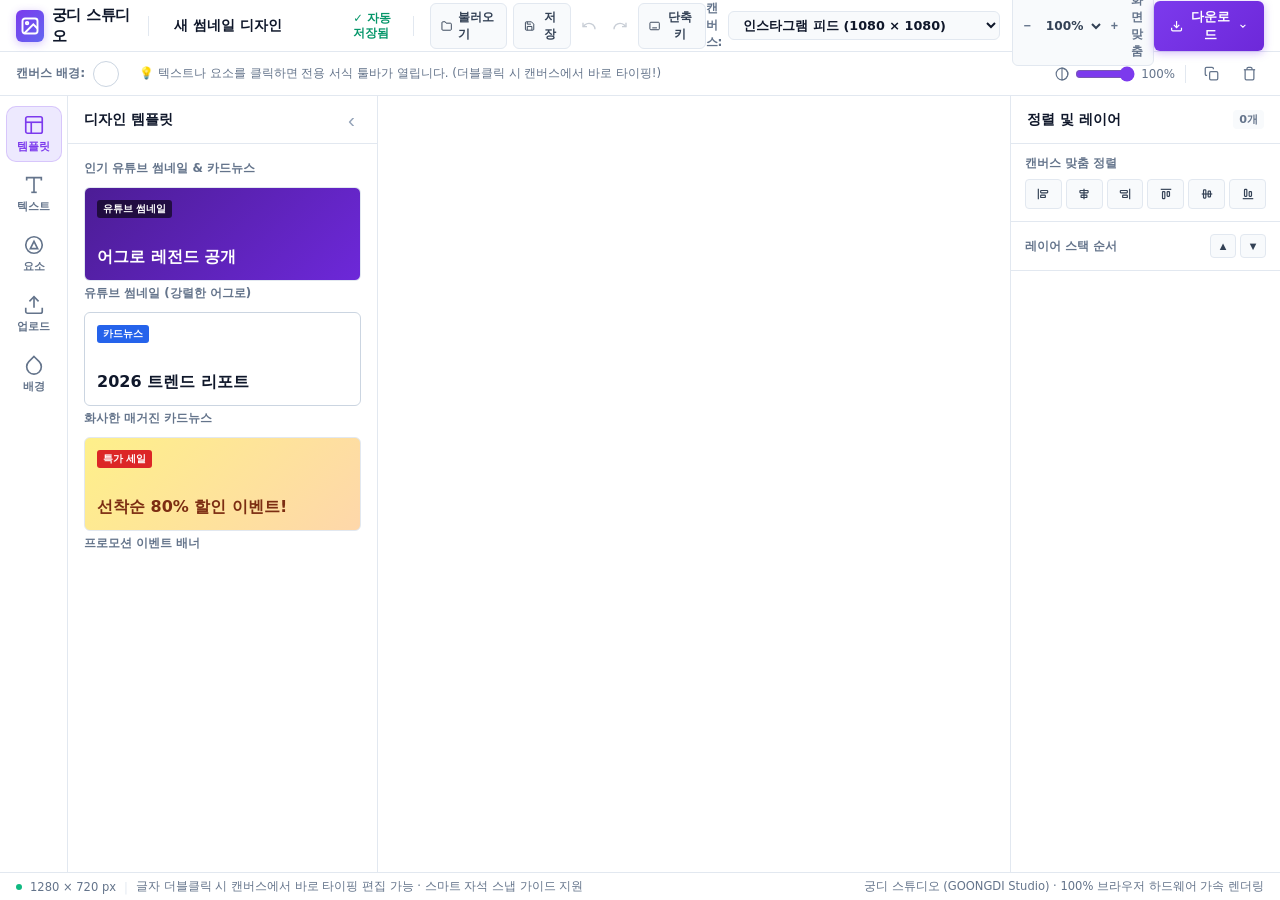
==== commit 5e538307: "Add files via upload" ====
--- a/image-studio.html
+++ b/image-studio.html
@@ -5,7 +5,7 @@
   <meta name="viewport" content="width=device-width, initial-scale=1.0" />
   <title>궁디 이미지 스튜디오 | 캔바 & 망고보드 스타일 웹 에디터</title>
   <link rel="icon" type="image/svg+xml" href="data:image/svg+xml,%3Csvg xmlns='http://www.w3.org/2000/svg' viewBox='0 0 64 64'%3E%3Crect width='64' height='64' rx='14' fill='%237c3aed'/%3E%3Cpath d='M18 46 L28 26 L36 38 L42 30 L48 46 Z' fill='%23ffffff'/%3E%3Ccircle cx='24' cy='22' r='4.5' fill='%23ffffff'/%3E%3C/svg%3E" />
-  <link rel="stylesheet" href="image-studio.css?v=20261013_03" />
+  <link rel="stylesheet" href="image-studio.css?v=20261013_04" />
   <link rel="preconnect" href="https://fonts.googleapis.com">
   <link rel="preconnect" href="https://fonts.gstatic.com" crossorigin>
   <link href="https://fonts.googleapis.com/css2?family=Black+Han+Sans&family=Do+Hyeon&family=Jua&family=Nanum+Gothic:wght@400;700;800&family=Nanum+Pen+Script&family=Noto+Sans+KR:wght@300;400;500;700;900&family=Noto+Serif+KR:wght@400;700&family=Pretendard:wght@300;400;500;600;700;800;900&display=swap" rel="stylesheet">
@@ -57,6 +57,11 @@
         <button type="button" class="btn-head-icon" id="redoBtn" title="다시 실행 (Ctrl+Y)" disabled>
           <svg width="16" height="16" viewBox="0 0 24 24" fill="none" stroke="currentColor" stroke-width="2"><path d="M21 7v6h-6"></path><path d="M3 17a9 9 0 0 1 9-9 9 9 0 0 1 6 2.3L21 13"></path></svg>
         </button>
+
+        <button type="button" class="btn-head-pill" id="btnOpenShortcuts" title="단축키 치트시트 열기 (?)">
+          <svg width="14" height="14" viewBox="0 0 24 24" fill="none" stroke="currentColor" stroke-width="2"><rect x="2" y="4" width="20" height="16" rx="2"></rect><line x1="6" y1="8" x2="6" y2="8"></line><line x1="10" y1="8" x2="10" y2="8"></line><line x1="14" y1="8" x2="14" y2="8"></line><line x1="18" y1="8" x2="18" y2="8"></line><line x1="6" y1="12" x2="6" y2="12"></line><line x1="10" y1="12" x2="10" y2="12"></line><line x1="14" y1="12" x2="14" y2="12"></line><line x1="18" y1="12" x2="18" y2="12"></line><line x1="7" y1="16" x2="17" y2="16"></line></svg>
+          <span>단축키</span>
+        </button>
       </div>
     </div>
 
@@ -71,15 +76,23 @@
           <option value="1200x630">블로그 / 웹 배너 (1200 × 630)</option>
           <option value="1920x1080">FHD 와이드 (1920 × 1080)</option>
           <option value="800x800">정방형 아이콘 (800 × 800)</option>
-          <option value="custom">직접 크기 입력...</option>
+          <option value="custom">직접 크기 입력 (모달)...</option>
         </select>
       </div>
 
       <div class="zoom-pill-box">
         <button type="button" class="btn-zoom-step" id="zoomOutBtn" title="축소 (Ctrl + -)">−</button>
-        <span class="zoom-val-text" id="zoomValLabel">100%</span>
+        <select id="zoomLevelSelect" class="zoom-select-dropdown" title="줌 배율">
+          <option value="0.25">25%</option>
+          <option value="0.5">50%</option>
+          <option value="0.75">75%</option>
+          <option value="1" selected>100%</option>
+          <option value="1.5">150%</option>
+          <option value="2">200%</option>
+        </select>
+        <span class="zoom-val-text" id="zoomValLabel" style="display:none;">100%</span>
         <button type="button" class="btn-zoom-step" id="zoomInBtn" title="확대 (Ctrl + +)">+</button>
-        <button type="button" class="btn-zoom-fit" id="zoomFitBtn" title="화면에 맞추기">맞춤</button>
+        <button type="button" class="btn-zoom-fit" id="zoomFitBtn" title="화면에 맞추기 (Ctrl+0)">화면맞춤</button>
       </div>
     </div>
 
@@ -288,17 +301,37 @@
       </div>
     </div>
 
-    <!-- 도형 선택 시 전용 툴바 -->
+    <!-- 도형 선택 시 전용 툴바 (Adobe Express 급 고도화) -->
     <div class="ctx-group ctx-shape-tools" id="ctxShapeGroup" style="display: none;">
       <span class="ctx-label-text">채우기:</span>
-      <div class="color-picker-pill" title="도형 색상">
+      <div class="color-picker-pill" title="도형 채우기 색상">
         <span class="color-circle-preview" id="ctxFillColorPreview" style="background:#7c3aed;"></span>
         <input type="color" id="ctxFillColorPicker" value="#7c3aed" />
       </div>
 
       <div class="ctx-v-sep"></div>
-      <span class="ctx-label-text">모서리 둥글기:</span>
-      <input type="number" id="ctxRadiusInput" class="font-size-num" min="0" max="100" value="0" />
+
+      <span class="ctx-label-text">테두리:</span>
+      <div class="color-picker-pill" title="테두리 선 색상">
+        <span class="color-circle-preview" id="ctxStrokeColorPreview" style="background:#000000;"></span>
+        <input type="color" id="ctxStrokeColorPicker" value="#000000" />
+      </div>
+
+      <div class="font-size-stepper" title="테두리 두께 (px)">
+        <button type="button" class="btn-step" id="ctxStrokeWidthMinus">−</button>
+        <input type="number" id="ctxStrokeWidthInput" class="font-size-num" min="0" max="40" value="0" />
+        <button type="button" class="btn-step" id="ctxStrokeWidthPlus">+</button>
+      </div>
+
+      <select id="ctxStrokeStyleSelect" class="preset-select" style="width:72px;" title="선 스타일">
+        <option value="solid">실선</option>
+        <option value="dashed">대시 점선</option>
+      </select>
+
+      <div class="ctx-v-sep"></div>
+
+      <span class="ctx-label-text">모서리 곡률:</span>
+      <input type="number" id="ctxRadiusInput" class="font-size-num" min="0" max="100" value="0" title="모서리 둥글기 (px)" />
     </div>
 
     <!-- 공통 우측 컨트롤 (투명도, 위치/순서, 복제, 삭제) -->
@@ -421,23 +454,47 @@
 
       <!-- 3) 요소 / 도형 패널 -->
       <div class="drawer-page-view" id="drawerElements">
-        <div class="drawer-group-title">기본 기하학 도형</div>
+        <div class="drawer-group-title">기본 기하학 도형 & 벡터 요소</div>
         <div class="shapes-2col-grid">
           <button type="button" class="shape-pick-btn" id="btnAddRect">
-            <svg width="28" height="28" viewBox="0 0 24 24" fill="none" stroke="currentColor" stroke-width="2"><rect x="3" y="3" width="18" height="18" rx="2"/></svg>
-            <span>사각형</span>
+            <svg width="24" height="24" viewBox="0 0 24 24" fill="none" stroke="currentColor" stroke-width="2"><rect x="3" y="3" width="18" height="18" rx="2"/></svg>
+            <span>직사각형</span>
+          </button>
+          <button type="button" class="shape-pick-btn" id="btnAddRoundRect">
+            <svg width="24" height="24" viewBox="0 0 24 24" fill="none" stroke="currentColor" stroke-width="2"><rect x="3" y="3" width="18" height="18" rx="7"/></svg>
+            <span>둥근 사각</span>
           </button>
           <button type="button" class="shape-pick-btn" id="btnAddCircle">
-            <svg width="28" height="28" viewBox="0 0 24 24" fill="none" stroke="currentColor" stroke-width="2"><circle cx="12" cy="12" r="9"/></svg>
-            <span>원형</span>
+            <svg width="24" height="24" viewBox="0 0 24 24" fill="none" stroke="currentColor" stroke-width="2"><circle cx="12" cy="12" r="9"/></svg>
+            <span>원형 / 타원</span>
+          </button>
+          <button type="button" class="shape-pick-btn" id="btnAddTriangle">
+            <svg width="24" height="24" viewBox="0 0 24 24" fill="none" stroke="currentColor" stroke-width="2"><polygon points="12 3 22 21 2 21"/></svg>
+            <span>삼각형</span>
+          </button>
+          <button type="button" class="shape-pick-btn" id="btnAddDiamond">
+            <svg width="24" height="24" viewBox="0 0 24 24" fill="none" stroke="currentColor" stroke-width="2"><polygon points="12 2 22 12 12 22 2 12"/></svg>
+            <span>마름모</span>
+          </button>
+          <button type="button" class="shape-pick-btn" id="btnAddStar">
+            <svg width="24" height="24" viewBox="0 0 24 24" fill="none" stroke="currentColor" stroke-width="2"><polygon points="12 2 15.09 8.26 22 9.27 17 14.14 18.18 21.02 12 17.77 5.82 21.02 7 14.14 2 9.27 8.91 8.26 12 2"/></svg>
+            <span>5각 별</span>
+          </button>
+          <button type="button" class="shape-pick-btn" id="btnAddHeart">
+            <svg width="24" height="24" viewBox="0 0 24 24" fill="none" stroke="currentColor" stroke-width="2"><path d="M20.84 4.61a5.5 5.5 0 0 0-7.78 0L12 5.67l-1.06-1.06a5.5 5.5 0 0 0-7.78 7.78l1.06 1.06L12 21.23l7.78-7.78 1.06-1.06a5.5 5.5 0 0 0 0-7.78z"/></svg>
+            <span>하트</span>
+          </button>
+          <button type="button" class="shape-pick-btn" id="btnAddArrow">
+            <svg width="24" height="24" viewBox="0 0 24 24" fill="none" stroke="currentColor" stroke-width="2"><line x1="5" y1="12" x2="19" y2="12"/><polyline points="12 5 19 12 12 19"/></svg>
+            <span>화살표</span>
+          </button>
+          <button type="button" class="shape-pick-btn" id="btnAddBubble">
+            <svg width="24" height="24" viewBox="0 0 24 24" fill="none" stroke="currentColor" stroke-width="2"><path d="M21 15a2 2 0 0 1-2 2H7l-4 4V5a2 2 0 0 1 2-2h14a2 2 0 0 1 2 2z"/></svg>
+            <span>말풍선</span>
           </button>
           <button type="button" class="shape-pick-btn" id="btnAddPill">
-            <svg width="28" height="28" viewBox="0 0 24 24" fill="none" stroke="currentColor" stroke-width="2"><rect x="3" y="7" width="18" height="10" rx="5"/></svg>
-            <span>알약 라벨</span>
-          </button>
-          <button type="button" class="shape-pick-btn" id="btnAddStar">
-            <svg width="28" height="28" viewBox="0 0 24 24" fill="none" stroke="currentColor" stroke-width="2"><polygon points="12 2 15.09 8.26 22 9.27 17 14.14 18.18 21.02 12 17.77 5.82 21.02 7 14.14 2 9.27 8.91 8.26 12 2"/></svg>
-            <span>별 배지</span>
+            <svg width="24" height="24" viewBox="0 0 24 24" fill="none" stroke="currentColor" stroke-width="2"><rect x="3" y="7" width="18" height="10" rx="5"/></svg>
+            <span>알약 배지</span>
           </button>
         </div>
 
@@ -572,6 +629,99 @@
   <!-- 알림 토스트 -->
   <div id="studioToast" class="studio-toast-banner"></div>
 
-  <script src="image-studio.js?v=20261013_03"></script>
+  <!-- ==========================================
+       5. 모달 다이얼로그 (브라우저 prompt/confirm/alert 100% 대체)
+       ========================================== -->
+  <!-- A. 캔버스 사용자 지정 크기 모달 (Custom Size Modal) -->
+  <div class="studio-modal-backdrop" id="customCanvasModal">
+    <div class="studio-modal-dialog">
+      <div class="modal-dialog-header">
+        <h3>📐 캔버스 크기 직접 설정</h3>
+        <button type="button" class="btn-modal-close" id="btnCloseCustomSizeModal">×</button>
+      </div>
+      <div class="modal-dialog-body">
+        <p class="modal-body-desc">원하는 해상도(px)를 입력하세요. 기존 요소의 위치는 유지됩니다.</p>
+        <div class="modal-form-row">
+          <div class="form-input-box">
+            <label for="customWidthInput">가로 너비 (Width)</label>
+            <div class="input-with-unit">
+              <input type="number" id="customWidthInput" min="200" max="8000" value="1280" />
+              <span>px</span>
+            </div>
+          </div>
+          <div class="dim-times-symbol">×</div>
+          <div class="form-input-box">
+            <label for="customHeightInput">세로 높이 (Height)</label>
+            <div class="input-with-unit">
+              <input type="number" id="customHeightInput" min="200" max="8000" value="720" />
+              <span>px</span>
+            </div>
+          </div>
+        </div>
+
+        <div class="modal-quick-presets">
+          <span class="quick-preset-label">빠른 프리셋:</span>
+          <button type="button" class="btn-quick-dim" data-w="1920" data-h="1080">FHD (1920×1080)</button>
+          <button type="button" class="btn-quick-dim" data-w="1280" data-h="720">HD (1280×720)</button>
+          <button type="button" class="btn-quick-dim" data-w="1080" data-h="1080">정방형 (1080×1080)</button>
+          <button type="button" class="btn-quick-dim" data-w="1080" data-h="1920">쇼츠/릴스 (1080×1920)</button>
+        </div>
+      </div>
+      <div class="modal-dialog-footer">
+        <button type="button" class="btn-modal-cancel" id="btnCancelCustomSize">취소</button>
+        <button type="button" class="btn-modal-confirm" id="btnApplyCustomSize">크기 적용하기</button>
+      </div>
+    </div>
+  </div>
+
+  <!-- B. 커스텀 컨펌 모달 (Custom Confirm Modal) -->
+  <div class="studio-modal-backdrop" id="confirmModal">
+    <div class="studio-modal-dialog modal-dialog-sm">
+      <div class="modal-dialog-header">
+        <h3 id="confirmModalTitle">확인</h3>
+        <button type="button" class="btn-modal-close" id="btnCloseConfirmModal">×</button>
+      </div>
+      <div class="modal-dialog-body">
+        <p class="modal-body-desc" id="confirmModalMsg">현재 작업 중인 내용이 변경될 수 있습니다. 계속하시겠습니까?</p>
+      </div>
+      <div class="modal-dialog-footer">
+        <button type="button" class="btn-modal-cancel" id="btnCancelConfirm">취소</button>
+        <button type="button" class="btn-modal-confirm btn-danger" id="btnOkConfirm">계속 진행</button>
+      </div>
+    </div>
+  </div>
+
+  <!-- C. 단축키 치트시트 모달 (Shortcuts Cheat Sheet) -->
+  <div class="studio-modal-backdrop" id="shortcutGuideModal">
+    <div class="studio-modal-dialog modal-dialog-lg">
+      <div class="modal-dialog-header">
+        <h3>⌨️ 디자인 스튜디오 키보드 단축키</h3>
+        <button type="button" class="btn-modal-close" id="btnCloseShortcutsModal">×</button>
+      </div>
+      <div class="modal-dialog-body">
+        <div class="shortcut-grid-table">
+          <div class="shortcut-item"><kbd>Delete</kbd> / <kbd>Backspace</kbd> <span>선택 레이어 삭제</span></div>
+          <div class="shortcut-item"><kbd>Ctrl</kbd> + <kbd>Z</kbd> <span>실행 취소 (Undo)</span></div>
+          <div class="shortcut-item"><kbd>Ctrl</kbd> + <kbd>Y</kbd> <span>다시 실행 (Redo)</span></div>
+          <div class="shortcut-item"><kbd>Ctrl</kbd> + <kbd>C</kbd> / <kbd>V</kbd> <span>레이어 복사 / 붙여넣기</span></div>
+          <div class="shortcut-item"><kbd>Ctrl</kbd> + <kbd>D</kbd> <span>선택 레이어 즉시 복제</span></div>
+          <div class="shortcut-item"><kbd>방향키 ↑↓←→</kbd> <span>1px 미세 이동</span></div>
+          <div class="shortcut-item"><kbd>Shift</kbd> + <kbd>방향키</kbd> <span>10px 빠른 이동</span></div>
+          <div class="shortcut-item"><kbd>[</kbd> / <kbd>]</kbd> <span>레이어 뒤로 / 앞으로</span></div>
+          <div class="shortcut-item"><kbd>Ctrl</kbd> + <kbd>[</kbd> / <kbd>]</kbd> <span>레이어 맨 뒤로 / 맨 앞으로</span></div>
+          <div class="shortcut-item"><kbd>Space</kbd> + <kbd>드래그</kbd> <span>캔버스 화면 이동 (Pan)</span></div>
+          <div class="shortcut-item"><kbd>Ctrl</kbd> + <kbd>마우스 휠</kbd> <span>캔버스 줌인 / 줌아웃</span></div>
+          <div class="shortcut-item"><kbd>Ctrl</kbd> + <kbd>0</kbd> <span>캔버스 화면 크기에 맞춤 (Fit)</span></div>
+          <div class="shortcut-item"><kbd>더블클릭</kbd> <span>텍스트 캔버스 인라인 타이핑</span></div>
+          <div class="shortcut-item"><kbd>Esc</kbd> <span>선택 해제 / 에디터 닫기</span></div>
+        </div>
+      </div>
+      <div class="modal-dialog-footer">
+        <button type="button" class="btn-modal-confirm" id="btnDismissShortcuts">확인</button>
+      </div>
+    </div>
+  </div>
+
+  <script src="image-studio.js?v=20261013_04"></script>
 </body>
 </html>
--- a/image-studio.css
+++ b/image-studio.css
@@ -1376,3 +1376,357 @@
   visibility: visible;
   transform: translateX(-50%) translateY(0);
 }
+
+/* ==========================================================================
+   6. 줌 드롭다운 & 팬 네비게이션
+   ========================================================================== */
+.zoom-select-dropdown {
+  height: 26px;
+  background-color: transparent;
+  border: 1px solid transparent;
+  border-radius: var(--radius-xs);
+  color: var(--text-secondary);
+  font-size: 0.76rem;
+  font-weight: 700;
+  cursor: pointer;
+  padding: 0 4px;
+  outline: none;
+  font-family: inherit;
+}
+.zoom-select-dropdown:hover {
+  background-color: var(--bg-hover);
+  color: var(--text-main);
+}
+
+/* 스페이스바 패닝 모드 */
+body.space-pressed #canvaCanvas,
+body.space-pressed .canvas-interactive-overlay {
+  cursor: grab !important;
+}
+body.is-panning #canvaCanvas,
+body.is-panning .canvas-interactive-overlay {
+  cursor: grabbing !important;
+}
+
+/* ==========================================================================
+   7. 어도비 익스프레스 스타일 플로팅 퀵 액션 툴바 (Floating Quick Action Bar)
+   ========================================================================== */
+.floating-quick-bar {
+  position: absolute;
+  transform: translate(-50%, -100%);
+  margin-top: -14px;
+  background-color: #ffffff;
+  border: 1px solid var(--border-color);
+  border-radius: 9999px;
+  box-shadow: 0 6px 20px rgba(15, 23, 42, 0.16), 0 0 0 1px rgba(15, 23, 42, 0.05);
+  display: flex;
+  align-items: center;
+  padding: 3px 6px;
+  gap: 2px;
+  pointer-events: auto;
+  z-index: 1200;
+  white-space: nowrap;
+  animation: popIn 0.14s ease-out;
+}
+
+@keyframes popIn {
+  from { opacity: 0; transform: translate(-50%, -90%) scale(0.95); }
+  to { opacity: 1; transform: translate(-50%, -100%) scale(1); }
+}
+
+.quick-bar-btn {
+  height: 28px;
+  padding: 0 8px;
+  background: transparent;
+  border: none;
+  border-radius: 9999px;
+  color: var(--text-secondary);
+  font-size: 0.76rem;
+  font-weight: 700;
+  cursor: pointer;
+  display: flex;
+  align-items: center;
+  gap: 4px;
+  font-family: inherit;
+  transition: all 0.12s;
+}
+
+.quick-bar-btn:hover {
+  background-color: var(--bg-hover);
+  color: var(--text-main);
+}
+
+.quick-bar-btn.btn-accent {
+  background-color: var(--bg-active);
+  color: var(--canva-purple);
+}
+
+.quick-bar-sep {
+  width: 1px;
+  height: 14px;
+  background-color: var(--border-color);
+  margin: 0 2px;
+}
+
+/* ==========================================================================
+   8. 스튜디오 모달 시스템 (prompt/confirm 100% 교체)
+   ========================================================================== */
+.studio-modal-backdrop {
+  position: fixed;
+  top: 0;
+  left: 0;
+  width: 100vw;
+  height: 100vh;
+  background-color: rgba(15, 23, 42, 0.45);
+  backdrop-filter: blur(4px);
+  display: flex;
+  align-items: center;
+  justify-content: center;
+  z-index: 10000;
+  opacity: 0;
+  visibility: hidden;
+  transition: all 0.18s ease;
+}
+
+.studio-modal-backdrop.open {
+  opacity: 1;
+  visibility: visible;
+}
+
+.studio-modal-dialog {
+  width: 440px;
+  max-width: 92vw;
+  background-color: #ffffff;
+  border-radius: var(--radius-lg);
+  box-shadow: 0 24px 60px rgba(15, 23, 42, 0.25);
+  overflow: hidden;
+  transform: scale(0.95);
+  transition: transform 0.18s ease;
+  border: 1px solid var(--border-color);
+}
+
+.studio-modal-backdrop.open .studio-modal-dialog {
+  transform: scale(1);
+}
+
+.modal-dialog-sm { width: 380px; }
+.modal-dialog-lg { width: 620px; }
+
+.modal-dialog-header {
+  padding: 16px 20px;
+  display: flex;
+  align-items: center;
+  justify-content: space-between;
+  border-bottom: 1px solid var(--border-color);
+}
+
+.modal-dialog-header h3 {
+  font-size: 1.02rem;
+  font-weight: 800;
+  color: var(--text-main);
+}
+
+.btn-modal-close {
+  width: 28px;
+  height: 28px;
+  background: transparent;
+  border: none;
+  border-radius: var(--radius-xs);
+  font-size: 1.3rem;
+  color: var(--text-muted);
+  cursor: pointer;
+  display: flex;
+  align-items: center;
+  justify-content: center;
+}
+.btn-modal-close:hover {
+  background-color: var(--bg-hover);
+  color: var(--text-main);
+}
+
+.modal-dialog-body {
+  padding: 20px;
+}
+
+.modal-body-desc {
+  font-size: 0.84rem;
+  color: var(--text-muted);
+  line-height: 1.5;
+  margin-bottom: 16px;
+}
+
+.modal-form-row {
+  display: flex;
+  align-items: center;
+  justify-content: space-between;
+  gap: 12px;
+  margin-bottom: 16px;
+}
+
+.form-input-box {
+  flex: 1;
+  display: flex;
+  flex-direction: column;
+  gap: 6px;
+}
+
+.form-input-box label {
+  font-size: 0.78rem;
+  font-weight: 700;
+  color: var(--text-secondary);
+}
+
+.input-with-unit {
+  position: relative;
+  display: flex;
+  align-items: center;
+}
+
+.input-with-unit input {
+  width: 100%;
+  height: 38px;
+  border: 1px solid var(--border-strong);
+  border-radius: var(--radius-sm);
+  padding: 0 32px 0 12px;
+  font-size: 0.95rem;
+  font-weight: 700;
+  color: var(--text-main);
+  outline: none;
+  font-family: inherit;
+}
+.input-with-unit input:focus {
+  border-color: var(--canva-purple);
+  box-shadow: 0 0 0 3px rgba(124, 58, 237, 0.15);
+}
+
+.input-with-unit span {
+  position: absolute;
+  right: 10px;
+  font-size: 0.78rem;
+  font-weight: 600;
+  color: var(--text-dim);
+}
+
+.dim-times-symbol {
+  font-size: 1.2rem;
+  font-weight: 700;
+  color: var(--text-dim);
+  margin-top: 20px;
+}
+
+.modal-quick-presets {
+  display: flex;
+  flex-wrap: wrap;
+  align-items: center;
+  gap: 6px;
+  background-color: var(--bg-subtle);
+  padding: 10px 12px;
+  border-radius: var(--radius-sm);
+}
+
+.quick-preset-label {
+  font-size: 0.74rem;
+  font-weight: 700;
+  color: var(--text-muted);
+  margin-right: 4px;
+}
+
+.btn-quick-dim {
+  padding: 4px 8px;
+  background-color: #ffffff;
+  border: 1px solid var(--border-color);
+  border-radius: var(--radius-xs);
+  font-size: 0.72rem;
+  font-weight: 600;
+  color: var(--text-secondary);
+  cursor: pointer;
+  transition: all 0.12s;
+}
+.btn-quick-dim:hover {
+  border-color: var(--canva-purple);
+  color: var(--canva-purple);
+  background-color: var(--bg-active);
+}
+
+.modal-dialog-footer {
+  padding: 14px 20px;
+  background-color: var(--bg-subtle);
+  border-top: 1px solid var(--border-color);
+  display: flex;
+  align-items: center;
+  justify-content: flex-end;
+  gap: 10px;
+}
+
+.btn-modal-cancel {
+  height: 36px;
+  padding: 0 16px;
+  background-color: transparent;
+  border: 1px solid var(--border-color);
+  border-radius: var(--radius-sm);
+  color: var(--text-secondary);
+  font-size: 0.84rem;
+  font-weight: 700;
+  cursor: pointer;
+  font-family: inherit;
+}
+.btn-modal-cancel:hover {
+  background-color: var(--bg-hover);
+  color: var(--text-main);
+}
+
+.btn-modal-confirm {
+  height: 36px;
+  padding: 0 18px;
+  background: linear-gradient(135deg, #7c3aed, #6366f1);
+  border: none;
+  border-radius: var(--radius-sm);
+  color: #ffffff;
+  font-size: 0.84rem;
+  font-weight: 700;
+  cursor: pointer;
+  font-family: inherit;
+  box-shadow: 0 2px 8px rgba(124, 58, 237, 0.3);
+  transition: all 0.12s;
+}
+.btn-modal-confirm:hover {
+  filter: brightness(1.08);
+}
+.btn-modal-confirm.btn-danger {
+  background: #ef4444;
+  box-shadow: 0 2px 8px rgba(239, 68, 68, 0.3);
+}
+
+/* 단축키 테이블 그리드 */
+.shortcut-grid-table {
+  display: grid;
+  grid-template-columns: 1fr 1fr;
+  gap: 10px 18px;
+}
+
+.shortcut-item {
+  display: flex;
+  align-items: center;
+  justify-content: space-between;
+  padding: 6px 10px;
+  background-color: var(--bg-subtle);
+  border-radius: var(--radius-sm);
+  border: 1px solid var(--border-color);
+  font-size: 0.78rem;
+}
+
+.shortcut-item kbd {
+  background-color: #ffffff;
+  border: 1px solid var(--border-strong);
+  border-radius: 4px;
+  padding: 2px 6px;
+  font-size: 0.72rem;
+  font-weight: 800;
+  color: var(--text-main);
+  box-shadow: 0 1px 2px rgba(0,0,0,0.06);
+}
+
+.shortcut-item span {
+  color: var(--text-secondary);
+  font-weight: 600;
+}
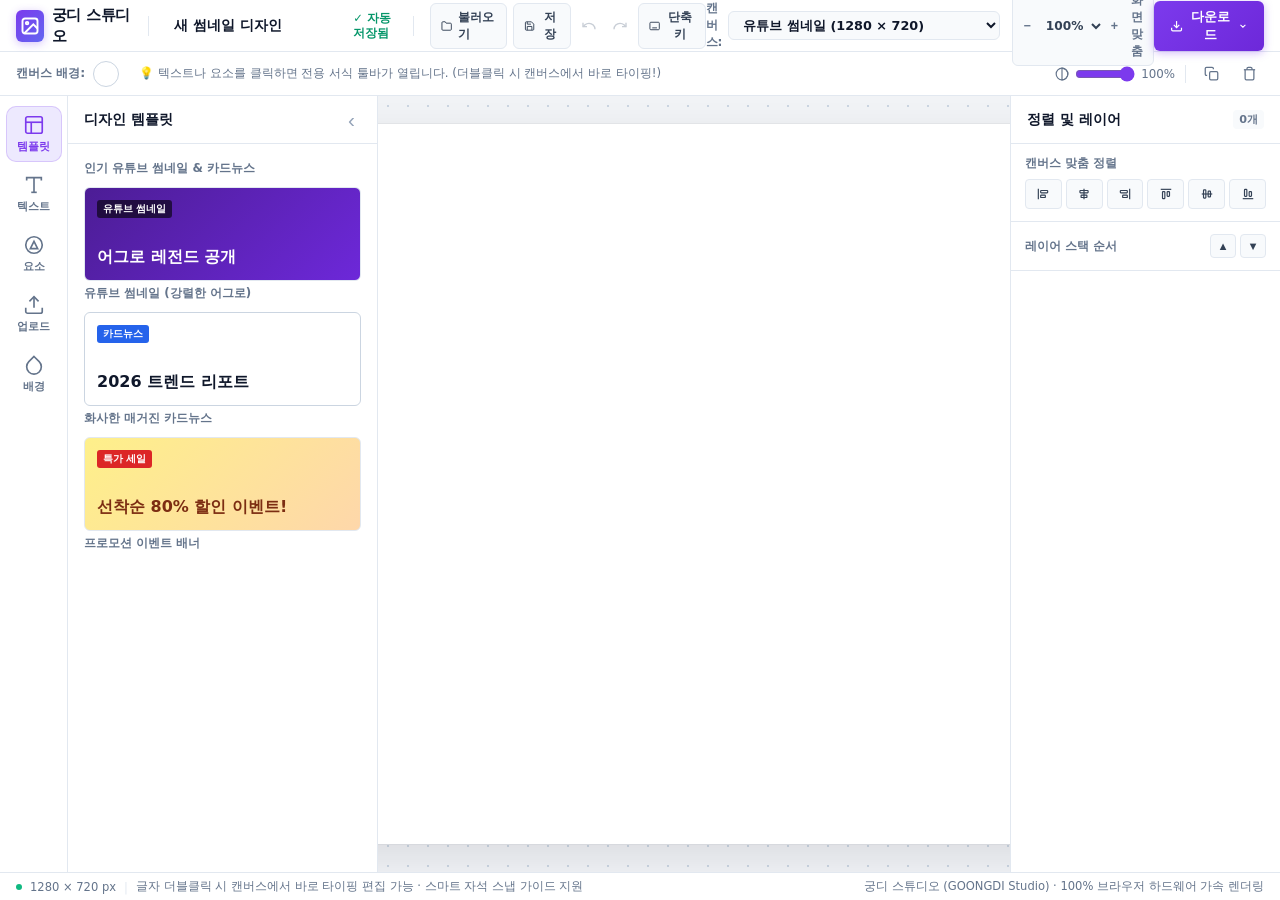
==== commit e0cd536f: "Add files via upload" ====
--- a/image-studio.html
+++ b/image-studio.html
@@ -330,8 +330,34 @@
 
       <div class="ctx-v-sep"></div>
 
-      <span class="ctx-label-text">모서리 곡률:</span>
-      <input type="number" id="ctxRadiusInput" class="font-size-num" min="0" max="100" value="0" title="모서리 둥글기 (px)" />
+      <!-- 모서리 곡률(굴곡) 조절 -->
+      <span class="ctx-label-text">굴곡:</span>
+      <input type="range" id="ctxRadiusSlider" min="0" max="100" value="0" style="width:70px; accent-color:#7c3aed;" title="모서리 둥글기 (px)" />
+      <span id="ctxRadiusVal" style="font-size:0.75rem; font-weight:700; min-width:24px;">0</span>
+
+      <!-- 화살표 전용 컨트롤 (화살표 선택 시 노출) -->
+      <div id="ctxArrowControls" style="display:none; align-items:center; gap:8px;">
+        <div class="ctx-v-sep"></div>
+        <span class="ctx-label-text">머리크기:</span>
+        <input type="range" id="ctxArrowHeadSlider" min="15" max="60" value="35" style="width:60px; accent-color:#2563eb;" title="화살표 머리 비율" />
+        <span class="ctx-label-text">몸통두께:</span>
+        <input type="range" id="ctxArrowStemSlider" min="10" max="70" value="35" style="width:60px; accent-color:#2563eb;" title="화살표 줄기 두께" />
+      </div>
+
+      <!-- 별 전용 컨트롤 (별 선택 시 노출) -->
+      <div id="ctxStarControls" style="display:none; align-items:center; gap:8px;">
+        <div class="ctx-v-sep"></div>
+        <span class="ctx-label-text">꼭지점:</span>
+        <select id="ctxStarPointsSelect" class="preset-select" style="width:58px;" title="별 꼭지점 수">
+          <option value="4">4각</option>
+          <option value="5" selected>5각</option>
+          <option value="6">6각</option>
+          <option value="8">8각</option>
+          <option value="12">12각</option>
+        </select>
+        <span class="ctx-label-text">내부비율:</span>
+        <input type="range" id="ctxStarRatioSlider" min="20" max="80" value="50" style="width:60px; accent-color:#f59e0b;" title="별 안쪽 파임 정도" />
+      </div>
     </div>
 
     <!-- 공통 우측 컨트롤 (투명도, 위치/순서, 복제, 삭제) -->
@@ -422,82 +448,284 @@
         </div>
       </div>
 
-      <!-- 2) 텍스트 패널 (캔바 스타일 텍스트 조합) -->
+      <!-- 2) 텍스트 패널 (Adobe Express 스타일 편집 & 효과 서브 탭) -->
       <div class="drawer-page-view" id="drawerText">
-        <div class="drawer-group-title">기본 텍스트 추가</div>
-        <button type="button" class="btn-canva-add-text btn-add-title" id="btnAddHeading">
-          <strong>제목 추가</strong>
-        </button>
-        <button type="button" class="btn-canva-add-text btn-add-subtitle" id="btnAddSubheading">
-          <span>소제목 추가</span>
-        </button>
-        <button type="button" class="btn-canva-add-text btn-add-body" id="btnAddBodyText">
-          <small>본문 텍스트 추가</small>
-        </button>
-
-        <div class="drawer-group-title" style="margin-top:20px;">디자인 텍스트 스타일 조합</div>
-        <div class="design-text-pack-list">
-          <button type="button" class="pack-card pack-yellow-bold" data-pack="yellow-bold">
-            <span style="font-family:'Black Han Sans';">유튜브 옐로우 아웃라인</span>
-          </button>
-          <button type="button" class="pack-card pack-clean-black" data-pack="clean-black">
-            <span style="font-family:'Pretendard';">깔끔한 모던 블랙헤드</span>
-          </button>
-          <button type="button" class="pack-card pack-highlight-box" data-pack="highlight-box">
-            <span>형광펜 강조 라벨 박스</span>
-          </button>
-          <button type="button" class="pack-card pack-handwrite" data-pack="handwrite">
-            <span style="font-family:'Nanum Pen Script'; font-size:1.4rem;">감성 손글씨 캘리그라피</span>
-          </button>
-        </div>
-      </div>
-
-      <!-- 3) 요소 / 도형 패널 -->
+        <!-- 상단 서브 탭 -->
+        <div class="drawer-subtabs-row">
+          <button type="button" class="drawer-subtab-btn active" id="tabTextAdd">추가 / 편집</button>
+          <button type="button" class="drawer-subtab-btn" id="tabTextEffects">✨ 텍스트 효과</button>
+        </div>
+
+        <!-- 서브 1: 추가 / 기본 텍스트 -->
+        <div id="subviewTextAdd">
+          <div class="drawer-group-title">기본 텍스트 추가</div>
+          <button type="button" class="btn-canva-add-text btn-add-title" id="btnAddHeading">
+            <strong>제목 추가</strong>
+          </button>
+          <button type="button" class="btn-canva-add-text btn-add-subtitle" id="btnAddSubheading">
+            <span>소제목 추가</span>
+          </button>
+          <button type="button" class="btn-canva-add-text btn-add-body" id="btnAddBodyText">
+            <small>본문 텍스트 추가</small>
+          </button>
+
+          <div class="drawer-group-title" style="margin-top:20px;">인기 디자인 조합 팩</div>
+          <div class="design-text-pack-list">
+            <button type="button" class="pack-card pack-yellow-bold" data-pack="yellow-bold">
+              <span style="font-family:'Black Han Sans';">유튜브 옐로우 아웃라인</span>
+            </button>
+            <button type="button" class="pack-card pack-clean-black" data-pack="clean-black">
+              <span style="font-family:'Pretendard';">깔끔한 모던 블랙헤드</span>
+            </button>
+            <button type="button" class="pack-card pack-highlight-box" data-pack="highlight-box">
+              <span>형광펜 강조 라벨 박스</span>
+            </button>
+            <button type="button" class="pack-card pack-handwrite" data-pack="handwrite">
+              <span style="font-family:'Nanum Pen Script'; font-size:1.4rem;">감성 손글씨 캘리그라피</span>
+            </button>
+          </div>
+        </div>
+
+        <!-- 서브 2: Adobe Express 스타일 효과 프리셋 갤러리 -->
+        <div id="subviewTextEffects" style="display: none;">
+          <div class="drawer-group-title">그림자 효과 (Shadows)</div>
+          <div class="effects-preset-grid">
+            <button type="button" class="effect-preset-card active" data-shadow-preset="none">
+              <span class="preview-symbol">⊘</span>
+              <span>없음</span>
+            </button>
+            <button type="button" class="effect-preset-card" data-shadow-preset="classic">
+              <span class="preview-sample shadow-classic">Ag</span>
+              <span>클래식</span>
+            </button>
+            <button type="button" class="effect-preset-card" data-shadow-preset="smooth">
+              <span class="preview-sample shadow-smooth">Ag</span>
+              <span>매끄러운</span>
+            </button>
+            <button type="button" class="effect-preset-card" data-shadow-preset="lift">
+              <span class="preview-sample shadow-lift">Ag</span>
+              <span>리프트</span>
+            </button>
+            <button type="button" class="effect-preset-card" data-shadow-preset="glow">
+              <span class="preview-sample shadow-glow">Ag</span>
+              <span>글로우</span>
+            </button>
+            <button type="button" class="effect-preset-card" data-shadow-preset="halo">
+              <span class="preview-sample shadow-halo">Ag</span>
+              <span>후광</span>
+            </button>
+            <button type="button" class="effect-preset-card" data-shadow-preset="strong">
+              <span class="preview-sample shadow-strong">Ag</span>
+              <span>강한 (팝아트)</span>
+            </button>
+            <button type="button" class="effect-preset-card" data-shadow-preset="haze">
+              <span class="preview-sample shadow-haze">Ag</span>
+              <span>헤이즈</span>
+            </button>
+            <button type="button" class="effect-preset-card" data-shadow-preset="neon">
+              <span class="preview-sample shadow-neon">Ag</span>
+              <span>핫핑크 네온</span>
+            </button>
+          </div>
+
+          <div class="drawer-group-title" style="margin-top:20px;">모양 & 배경 라벨 (Shapes)</div>
+          <div class="effects-preset-grid">
+            <button type="button" class="effect-preset-card active" data-shape-preset="none">
+              <span class="preview-symbol">⊘</span>
+              <span>없음</span>
+            </button>
+            <button type="button" class="effect-preset-card" data-shape-preset="highlight">
+              <span class="shape-badge bg-yellow">abc</span>
+              <span>형광펜</span>
+            </button>
+            <button type="button" class="effect-preset-card" data-shape-preset="darkblock">
+              <span class="shape-badge bg-dark">abc</span>
+              <span>블랙 박스</span>
+            </button>
+            <button type="button" class="effect-preset-card" data-shape-preset="purplepill">
+              <span class="shape-badge bg-purple-pill">abc</span>
+              <span>캡슐 라벨</span>
+            </button>
+            <button type="button" class="effect-preset-card" data-shape-preset="outline-thick">
+              <span class="shape-badge outline-yt">Ag</span>
+              <span>유튜브 외곽선</span>
+            </button>
+            <button type="button" class="effect-preset-card" data-shape-preset="outline-neon">
+              <span class="shape-badge outline-cyan">Ag</span>
+              <span>네온 아웃라인</span>
+            </button>
+          </div>
+        </div>
+      </div>
+
+      <!-- 3) 요소 / 도형 패널 (35+종 풍부한 기하학/다각형/별/화살표/말풍선) -->
       <div class="drawer-page-view" id="drawerElements">
-        <div class="drawer-group-title">기본 기하학 도형 & 벡터 요소</div>
-        <div class="shapes-2col-grid">
-          <button type="button" class="shape-pick-btn" id="btnAddRect">
-            <svg width="24" height="24" viewBox="0 0 24 24" fill="none" stroke="currentColor" stroke-width="2"><rect x="3" y="3" width="18" height="18" rx="2"/></svg>
+        <!-- 카테고리 1: 기본 기하학 -->
+        <div class="drawer-group-title">기본 기하학 (Basic)</div>
+        <div class="shapes-category-grid">
+          <button type="button" class="shape-pick-btn" data-shape-type="rect" title="직사각형">
+            <svg width="22" height="22" viewBox="0 0 24 24" fill="none" stroke="currentColor" stroke-width="2"><rect x="3" y="4" width="18" height="16" rx="1"/></svg>
             <span>직사각형</span>
           </button>
-          <button type="button" class="shape-pick-btn" id="btnAddRoundRect">
-            <svg width="24" height="24" viewBox="0 0 24 24" fill="none" stroke="currentColor" stroke-width="2"><rect x="3" y="3" width="18" height="18" rx="7"/></svg>
+          <button type="button" class="shape-pick-btn" data-shape-type="roundRect" title="둥근 사각">
+            <svg width="22" height="22" viewBox="0 0 24 24" fill="none" stroke="currentColor" stroke-width="2"><rect x="3" y="4" width="18" height="16" rx="6"/></svg>
             <span>둥근 사각</span>
           </button>
-          <button type="button" class="shape-pick-btn" id="btnAddCircle">
-            <svg width="24" height="24" viewBox="0 0 24 24" fill="none" stroke="currentColor" stroke-width="2"><circle cx="12" cy="12" r="9"/></svg>
-            <span>원형 / 타원</span>
-          </button>
-          <button type="button" class="shape-pick-btn" id="btnAddTriangle">
-            <svg width="24" height="24" viewBox="0 0 24 24" fill="none" stroke="currentColor" stroke-width="2"><polygon points="12 3 22 21 2 21"/></svg>
-            <span>삼각형</span>
-          </button>
-          <button type="button" class="shape-pick-btn" id="btnAddDiamond">
-            <svg width="24" height="24" viewBox="0 0 24 24" fill="none" stroke="currentColor" stroke-width="2"><polygon points="12 2 22 12 12 22 2 12"/></svg>
+          <button type="button" class="shape-pick-btn" data-shape-type="circle" title="원형 / 타원">
+            <svg width="22" height="22" viewBox="0 0 24 24" fill="none" stroke="currentColor" stroke-width="2"><circle cx="12" cy="12" r="9"/></svg>
+            <span>원형</span>
+          </button>
+          <button type="button" class="shape-pick-btn" data-shape-type="ellipse" title="타원">
+            <svg width="22" height="22" viewBox="0 0 24 24" fill="none" stroke="currentColor" stroke-width="2"><ellipse cx="12" cy="12" rx="10" ry="6"/></svg>
+            <span>타원</span>
+          </button>
+          <button type="button" class="shape-pick-btn" data-shape-type="pill" title="알약 배지">
+            <svg width="22" height="22" viewBox="0 0 24 24" fill="none" stroke="currentColor" stroke-width="2"><rect x="2" y="7" width="20" height="10" rx="5"/></svg>
+            <span>알약 배지</span>
+          </button>
+        </div>
+
+        <!-- 카테고리 2: 다각형 & 기하학 -->
+        <div class="drawer-group-title" style="margin-top:16px;">다각형 (Polygons)</div>
+        <div class="shapes-category-grid">
+          <button type="button" class="shape-pick-btn" data-shape-type="triangle" title="정삼각형">
+            <svg width="22" height="22" viewBox="0 0 24 24" fill="none" stroke="currentColor" stroke-width="2"><polygon points="12 3 22 21 2 21"/></svg>
+            <span>정삼각형</span>
+          </button>
+          <button type="button" class="shape-pick-btn" data-shape-type="rightTriangle" title="직각삼각형">
+            <svg width="22" height="22" viewBox="0 0 24 24" fill="none" stroke="currentColor" stroke-width="2"><polygon points="4 3 20 21 4 21"/></svg>
+            <span>직각삼각</span>
+          </button>
+          <button type="button" class="shape-pick-btn" data-shape-type="diamond" title="마름모 (다이아몬드)">
+            <svg width="22" height="22" viewBox="0 0 24 24" fill="none" stroke="currentColor" stroke-width="2"><polygon points="12 2 22 12 12 22 2 12"/></svg>
             <span>마름모</span>
           </button>
-          <button type="button" class="shape-pick-btn" id="btnAddStar">
-            <svg width="24" height="24" viewBox="0 0 24 24" fill="none" stroke="currentColor" stroke-width="2"><polygon points="12 2 15.09 8.26 22 9.27 17 14.14 18.18 21.02 12 17.77 5.82 21.02 7 14.14 2 9.27 8.91 8.26 12 2"/></svg>
+          <button type="button" class="shape-pick-btn" data-shape-type="parallelogram" title="평행사변형">
+            <svg width="22" height="22" viewBox="0 0 24 24" fill="none" stroke="currentColor" stroke-width="2"><polygon points="7 4 22 4 17 20 2 20"/></svg>
+            <span>평행사변</span>
+          </button>
+          <button type="button" class="shape-pick-btn" data-shape-type="trapezoid" title="사다리꼴">
+            <svg width="22" height="22" viewBox="0 0 24 24" fill="none" stroke="currentColor" stroke-width="2"><polygon points="6 5 18 5 22 19 2 19"/></svg>
+            <span>사다리꼴</span>
+          </button>
+          <button type="button" class="shape-pick-btn" data-shape-type="pentagon" title="오각형">
+            <svg width="22" height="22" viewBox="0 0 24 24" fill="none" stroke="currentColor" stroke-width="2"><polygon points="12 2 22 9.5 18 21 6 21 2 9.5"/></svg>
+            <span>오각형</span>
+          </button>
+          <button type="button" class="shape-pick-btn" data-shape-type="hexagon" title="육각형">
+            <svg width="22" height="22" viewBox="0 0 24 24" fill="none" stroke="currentColor" stroke-width="2"><polygon points="12 2 21 7 21 17 12 22 3 17 3 7"/></svg>
+            <span>육각형</span>
+          </button>
+          <button type="button" class="shape-pick-btn" data-shape-type="octagon" title="팔각형">
+            <svg width="22" height="22" viewBox="0 0 24 24" fill="none" stroke="currentColor" stroke-width="2"><polygon points="7.8 2 16.2 2 22 7.8 22 16.2 16.2 22 7.8 22 2 16.2 2 7.8"/></svg>
+            <span>팔각형</span>
+          </button>
+        </div>
+
+        <!-- 카테고리 3: 별 & 감성 기호 -->
+        <div class="drawer-group-title" style="margin-top:16px;">별 & 기호 (Stars & Symbols)</div>
+        <div class="shapes-category-grid">
+          <button type="button" class="shape-pick-btn" data-shape-type="star" title="5각 별">
+            <svg width="22" height="22" viewBox="0 0 24 24" fill="none" stroke="currentColor" stroke-width="2"><polygon points="12 2 15.09 8.26 22 9.27 17 14.14 18.18 21.02 12 17.77 5.82 21.02 7 14.14 2 9.27 8.91 8.26 12 2"/></svg>
             <span>5각 별</span>
           </button>
-          <button type="button" class="shape-pick-btn" id="btnAddHeart">
-            <svg width="24" height="24" viewBox="0 0 24 24" fill="none" stroke="currentColor" stroke-width="2"><path d="M20.84 4.61a5.5 5.5 0 0 0-7.78 0L12 5.67l-1.06-1.06a5.5 5.5 0 0 0-7.78 7.78l1.06 1.06L12 21.23l7.78-7.78 1.06-1.06a5.5 5.5 0 0 0 0-7.78z"/></svg>
+          <button type="button" class="shape-pick-btn" data-shape-type="star4" title="4각 반짝 별">
+            <svg width="22" height="22" viewBox="0 0 24 24" fill="none" stroke="currentColor" stroke-width="2"><polygon points="12 2 14.5 9.5 22 12 14.5 14.5 12 22 9.5 14.5 2 12 9.5 9.5"/></svg>
+            <span>4각 별</span>
+          </button>
+          <button type="button" class="shape-pick-btn" data-shape-type="star6" title="6각 별">
+            <svg width="22" height="22" viewBox="0 0 24 24" fill="none" stroke="currentColor" stroke-width="2"><polygon points="12 2 15 7.5 21 8.5 16.5 13 18 19 12 16 6 19 7.5 13 3 8.5 9 7.5"/></svg>
+            <span>6각 별</span>
+          </button>
+          <button type="button" class="shape-pick-btn" data-shape-type="star8" title="8각 별">
+            <svg width="22" height="22" viewBox="0 0 24 24" fill="none" stroke="currentColor" stroke-width="2"><polygon points="12 2 14 7 19 5 17 10 22 12 17 14 19 19 14 17 12 22 10 17 5 19 7 14 2 12 7 10 5 5 10 7"/></svg>
+            <span>8각 별</span>
+          </button>
+          <button type="button" class="shape-pick-btn" data-shape-type="heart" title="하트">
+            <svg width="22" height="22" viewBox="0 0 24 24" fill="none" stroke="currentColor" stroke-width="2"><path d="M20.84 4.61a5.5 5.5 0 0 0-7.78 0L12 5.67l-1.06-1.06a5.5 5.5 0 0 0-7.78 7.78l1.06 1.06L12 21.23l7.78-7.78 1.06-1.06a5.5 5.5 0 0 0 0-7.78z"/></svg>
             <span>하트</span>
           </button>
-          <button type="button" class="shape-pick-btn" id="btnAddArrow">
-            <svg width="24" height="24" viewBox="0 0 24 24" fill="none" stroke="currentColor" stroke-width="2"><line x1="5" y1="12" x2="19" y2="12"/><polyline points="12 5 19 12 12 19"/></svg>
-            <span>화살표</span>
-          </button>
-          <button type="button" class="shape-pick-btn" id="btnAddBubble">
-            <svg width="24" height="24" viewBox="0 0 24 24" fill="none" stroke="currentColor" stroke-width="2"><path d="M21 15a2 2 0 0 1-2 2H7l-4 4V5a2 2 0 0 1 2-2h14a2 2 0 0 1 2 2z"/></svg>
-            <span>말풍선</span>
-          </button>
-          <button type="button" class="shape-pick-btn" id="btnAddPill">
-            <svg width="24" height="24" viewBox="0 0 24 24" fill="none" stroke="currentColor" stroke-width="2"><rect x="3" y="7" width="18" height="10" rx="5"/></svg>
-            <span>알약 배지</span>
-          </button>
-        </div>
-
+          <button type="button" class="shape-pick-btn" data-shape-type="cross" title="십자가">
+            <svg width="22" height="22" viewBox="0 0 24 24" fill="none" stroke="currentColor" stroke-width="2"><polygon points="9 2 15 2 15 9 22 9 22 15 15 15 15 22 9 22 9 15 2 15 2 9 9 9"/></svg>
+            <span>십자가</span>
+          </button>
+          <button type="button" class="shape-pick-btn" data-shape-type="lightning" title="번개">
+            <svg width="22" height="22" viewBox="0 0 24 24" fill="none" stroke="currentColor" stroke-width="2"><polygon points="13 2 3 14 12 14 11 22 21 10 12 10 13 2"/></svg>
+            <span>번개</span>
+          </button>
+          <button type="button" class="shape-pick-btn" data-shape-type="shield" title="방패 (보안)">
+            <svg width="22" height="22" viewBox="0 0 24 24" fill="none" stroke="currentColor" stroke-width="2"><path d="M12 22s8-4 8-10V5l-8-3-8 3v7c0 6 8 10 8 10z"/></svg>
+            <span>방패</span>
+          </button>
+          <button type="button" class="shape-pick-btn" data-shape-type="clover" title="클로버">
+            <svg width="22" height="22" viewBox="0 0 24 24" fill="none" stroke="currentColor" stroke-width="2"><path d="M12 12a4 4 0 1 0-4-4 4 4 0 0 0 4 4zm0 0a4 4 0 1 0 4-4 4 4 0 0 0-4 4zm0 0a4 4 0 1 0 4 4 4 4 0 0 0-4-4zm0 0a4 4 0 1 0-4 4 4 4 0 0 0 4-4z"/></svg>
+            <span>클로버</span>
+          </button>
+          <button type="button" class="shape-pick-btn" data-shape-type="crescent" title="초승달">
+            <svg width="22" height="22" viewBox="0 0 24 24" fill="none" stroke="currentColor" stroke-width="2"><path d="M21 12.79A9 9 0 1 1 11.21 3 7 7 0 0 0 21 12.79z"/></svg>
+            <span>초승달</span>
+          </button>
+        </div>
+
+        <!-- 카테고리 4: 화살표 & 포인터 -->
+        <div class="drawer-group-title" style="margin-top:16px;">화살표 & 포인터 (Arrows)</div>
+        <div class="shapes-category-grid">
+          <button type="button" class="shape-pick-btn" data-shape-type="arrow" title="오른쪽 화살표">
+            <svg width="22" height="22" viewBox="0 0 24 24" fill="none" stroke="currentColor" stroke-width="2"><polygon points="2 9 14 9 14 4 22 12 14 20 14 15 2 15"/></svg>
+            <span>우측 화살표</span>
+          </button>
+          <button type="button" class="shape-pick-btn" data-shape-type="arrowLeft" title="왼쪽 화살표">
+            <svg width="22" height="22" viewBox="0 0 24 24" fill="none" stroke="currentColor" stroke-width="2"><polygon points="22 9 10 9 10 4 2 12 10 20 10 15 22 15"/></svg>
+            <span>좌측 화살표</span>
+          </button>
+          <button type="button" class="shape-pick-btn" data-shape-type="arrowUp" title="위쪽 화살표">
+            <svg width="22" height="22" viewBox="0 0 24 24" fill="none" stroke="currentColor" stroke-width="2"><polygon points="9 22 9 10 4 10 12 2 20 10 15 10 15 22"/></svg>
+            <span>상향 화살표</span>
+          </button>
+          <button type="button" class="shape-pick-btn" data-shape-type="arrowDown" title="아래쪽 화살표">
+            <svg width="22" height="22" viewBox="0 0 24 24" fill="none" stroke="currentColor" stroke-width="2"><polygon points="9 2 9 14 4 14 12 22 20 14 15 14 15 2"/></svg>
+            <span>하향 화살표</span>
+          </button>
+          <button type="button" class="shape-pick-btn" data-shape-type="arrowBoth" title="양방향 화살표">
+            <svg width="22" height="22" viewBox="0 0 24 24" fill="none" stroke="currentColor" stroke-width="2"><polygon points="2 12 7 6 7 9 17 9 17 6 22 12 17 18 17 15 7 15 7 18"/></svg>
+            <span>양방향 화살표</span>
+          </button>
+          <button type="button" class="shape-pick-btn" data-shape-type="chevron" title="셰브론 (꺾임)">
+            <svg width="22" height="22" viewBox="0 0 24 24" fill="none" stroke="currentColor" stroke-width="2"><polyline points="9 18 15 12 9 6"/></svg>
+            <span>셰브론</span>
+          </button>
+        </div>
+
+        <!-- 카테고리 5: 말풍선 & 배지 -->
+        <div class="drawer-group-title" style="margin-top:16px;">말풍선 & 배지 (Bubbles)</div>
+        <div class="shapes-category-grid">
+          <button type="button" class="shape-pick-btn" data-shape-type="bubble" title="둥근 말풍선">
+            <svg width="22" height="22" viewBox="0 0 24 24" fill="none" stroke="currentColor" stroke-width="2"><path d="M21 11.5a8.38 8.38 0 0 1-.9 3.8 8.5 8.5 0 0 1-7.6 4.7 8.38 8.38 0 0 1-3.8-.9L3 21l1.9-5.7a8.38 8.38 0 0 1-.9-3.8 8.5 8.5 0 0 1 4.7-7.6 8.38 8.38 0 0 1 3.8-.9h.5a8.48 8.48 0 0 1 8 8v.5z"/></svg>
+            <span>둥근 말풍선</span>
+          </button>
+          <button type="button" class="shape-pick-btn" data-shape-type="bubbleRect" title="사각 말풍선">
+            <svg width="22" height="22" viewBox="0 0 24 24" fill="none" stroke="currentColor" stroke-width="2"><path d="M21 15a2 2 0 0 1-2 2H7l-4 4V5a2 2 0 0 1 2-2h14a2 2 0 0 1 2 2z"/></svg>
+            <span>사각 말풍선</span>
+          </button>
+          <button type="button" class="shape-pick-btn" data-shape-type="bubbleCloud" title="생각 구름">
+            <svg width="22" height="22" viewBox="0 0 24 24" fill="none" stroke="currentColor" stroke-width="2"><path d="M18 10h-1.26A8 8 0 1 0 9 20h9a5 5 0 0 0 0-10z"/></svg>
+            <span>생각 구름</span>
+          </button>
+          <button type="button" class="shape-pick-btn" data-shape-type="ribbon" title="리본 배지">
+            <svg width="22" height="22" viewBox="0 0 24 24" fill="none" stroke="currentColor" stroke-width="2"><polygon points="4 2 20 2 20 22 12 17 4 22"/></svg>
+            <span>리본 배지</span>
+          </button>
+          <button type="button" class="shape-pick-btn" data-shape-type="gearBadge" title="톱니바퀴 배지">
+            <svg width="22" height="22" viewBox="0 0 24 24" fill="none" stroke="currentColor" stroke-width="2"><circle cx="12" cy="12" r="3"/><path d="M19.4 15a1.65 1.65 0 0 0 .33 1.82l.06.06a2 2 0 0 1 0 2.83 2 2 0 0 1-2.83 0l-.06-.06a1.65 1.65 0 0 0-1.82-.33 1.65 1.65 0 0 0-1 1.51V21a2 2 0 0 1-2 2 2 2 0 0 1-2-2v-.09A1.65 1.65 0 0 0 9 19.4a1.65 1.65 0 0 0-1.82.33l-.06.06a2 2 0 0 1-2.83 0 2 2 0 0 1 0-2.83l.06-.06a1.65 1.65 0 0 0 .33-1.82 1.65 1.65 0 0 0-1.51-1H3a2 2 0 0 1-2-2 2 2 0 0 1 2-2h.09A1.65 1.65 0 0 0 4.6 9a1.65 1.65 0 0 0-.33-1.82l-.06-.06a2 2 0 0 1 0-2.83 2 2 0 0 1 2.83 0l.06.06a1.65 1.65 0 0 0 1.82.33H9a1.65 1.65 0 0 0 1-1.51V3a2 2 0 0 1 2-2 2 2 0 0 1 2 2v.09a1.65 1.65 0 0 0 1 1.51 1.65 1.65 0 0 0 1.82-.33l.06-.06a2 2 0 0 1 2.83 0 2 2 0 0 1 0 2.83l-.06.06a1.65 1.65 0 0 0-.33 1.82V9a1.65 1.65 0 0 0 1.51 1H21a2 2 0 0 1 2 2 2 2 0 0 1-2 2h-.09a1.65 1.65 0 0 0-1.51 1z"/></svg>
+            <span>톱니 배지</span>
+          </button>
+          <button type="button" class="shape-pick-btn" data-shape-type="ticket" title="할인 티켓 / 쿠폰">
+            <svg width="22" height="22" viewBox="0 0 24 24" fill="none" stroke="currentColor" stroke-width="2"><path d="M2 9a3 3 0 0 1 0 6v3a2 2 0 0 0 2 2h16a2 2 0 0 0 2-2v-3a3 3 0 0 1 0-6V6a2 2 0 0 0-2-2H4a2 2 0 0 0-2 2z"/></svg>
+            <span>티켓 쿠폰</span>
+          </button>
+        </div>
+
+        <!-- 스티커 & 강조 이모지 -->
         <div class="drawer-group-title" style="margin-top:20px;">스티커 & 강조 이모지</div>
         <div class="sticker-badges-grid">
           <button type="button" class="sticker-btn" data-sticker="🔥">🔥 HOT</button>
@@ -526,9 +754,56 @@
         </div>
       </div>
 
-      <!-- 5) 배경 패널 -->
+      <!-- 5) 배경 패널 (단색, 커스텀 그라데이션, 투명 배경) -->
       <div class="drawer-page-view" id="drawerBackground">
-        <div class="drawer-group-title">화사한 단색 컬러</div>
+        <!-- A. 투명 배경 토글 카드 (PNG 투명화) -->
+        <div class="drawer-group-title">🏁 투명 배경 (PNG 저장 시 투명화)</div>
+        <button type="button" class="btn-transparent-toggle" id="btnSetTransparentBg">
+          <div class="checker-icon-box"></div>
+          <div class="checker-text-box">
+            <strong>투명 배경 활성화</strong>
+            <small>PNG 저장 시 배경 없이 누끼 요소만 내보냅니다</small>
+          </div>
+        </button>
+
+        <!-- B. 커스텀 그라데이션 직접 설정 -->
+        <div class="drawer-group-title" style="margin-top:20px;">🎨 직접 그라데이션 만들기</div>
+        <div class="custom-grad-builder-box">
+          <div class="grad-builder-row">
+            <div class="grad-color-item">
+              <label>시작 색상</label>
+              <div class="tool-color-btn color-box-inline">
+                <span class="color-circle-preview" id="gradFromPreview" style="background:#fbcfe8;"></span>
+                <input type="color" id="gradFromPicker" value="#fbcfe8" />
+              </div>
+            </div>
+            <div class="grad-color-item">
+              <label>끝 색상</label>
+              <div class="tool-color-btn color-box-inline">
+                <span class="color-circle-preview" id="gradToPreview" style="background:#fed7aa;"></span>
+                <input type="color" id="gradToPicker" value="#fed7aa" />
+              </div>
+            </div>
+          </div>
+
+          <div class="grad-angle-row">
+            <div class="grad-angle-label">
+              <span>그라데이션 각도</span>
+              <strong id="gradAngleVal">135°</strong>
+            </div>
+            <input type="range" id="gradAngleSlider" min="0" max="360" value="135" />
+          </div>
+
+          <!-- 실시간 프리뷰 바 -->
+          <div class="grad-live-preview-bar" id="gradLivePreviewBar" style="background: linear-gradient(135deg, #fbcfe8, #fed7aa);"></div>
+
+          <button type="button" class="btn-apply-custom-grad" id="btnApplyCustomGrad">
+            ✨ 이 그라데이션으로 배경 적용하기
+          </button>
+        </div>
+
+        <!-- C. 화사한 단색 컬러 칩 -->
+        <div class="drawer-group-title" style="margin-top:20px;">화사한 단색 컬러</div>
         <div class="bg-palette-grid">
           <button type="button" class="bg-color-chip" style="background:#ffffff; border:1px solid #cbd5e1;" data-color="#ffffff" title="화이트"></button>
           <button type="button" class="bg-color-chip" style="background:#f8fafc;" data-color="#f8fafc" title="연회색"></button>
@@ -540,7 +815,8 @@
           <button type="button" class="bg-color-chip" style="background:#18181b;" data-color="#18181b" title="리치 블랙"></button>
         </div>
 
-        <div class="drawer-group-title" style="margin-top:20px;">파스텔 & 모던 그라데이션</div>
+        <!-- D. 프리셋 그라데이션 카드 -->
+        <div class="drawer-group-title" style="margin-top:20px;">인기 추천 그라데이션</div>
         <div class="bg-grad-list">
           <button type="button" class="bg-grad-card grad-sunset-peach" data-grad="sunset-peach">선셋 피치 그라데이션</button>
           <button type="button" class="bg-grad-card grad-soft-lavender" data-grad="soft-lavender">소프트 라벤더</button>
@@ -705,11 +981,13 @@
           <div class="shortcut-item"><kbd>Ctrl</kbd> + <kbd>Y</kbd> <span>다시 실행 (Redo)</span></div>
           <div class="shortcut-item"><kbd>Ctrl</kbd> + <kbd>C</kbd> / <kbd>V</kbd> <span>레이어 복사 / 붙여넣기</span></div>
           <div class="shortcut-item"><kbd>Ctrl</kbd> + <kbd>D</kbd> <span>선택 레이어 즉시 복제</span></div>
+          <div class="shortcut-item"><kbd>Alt</kbd> + <kbd>드래그</kbd> <span>오브제 즉시 복제 (포토샵)</span></div>
+          <div class="shortcut-item"><kbd>모서리 핸들</kbd> <span>글자 크기(폰트) 비례 조절</span></div>
           <div class="shortcut-item"><kbd>방향키 ↑↓←→</kbd> <span>1px 미세 이동</span></div>
           <div class="shortcut-item"><kbd>Shift</kbd> + <kbd>방향키</kbd> <span>10px 빠른 이동</span></div>
           <div class="shortcut-item"><kbd>[</kbd> / <kbd>]</kbd> <span>레이어 뒤로 / 앞으로</span></div>
           <div class="shortcut-item"><kbd>Ctrl</kbd> + <kbd>[</kbd> / <kbd>]</kbd> <span>레이어 맨 뒤로 / 맨 앞으로</span></div>
-          <div class="shortcut-item"><kbd>Space</kbd> + <kbd>드래그</kbd> <span>캔버스 화면 이동 (Pan)</span></div>
+          <div class="shortcut-item"><kbd>Space</kbd> + <kbd>드래그</kbd> <span>캔버스 화면 이동 (스크롤 방지)</span></div>
           <div class="shortcut-item"><kbd>Ctrl</kbd> + <kbd>마우스 휠</kbd> <span>캔버스 줌인 / 줌아웃</span></div>
           <div class="shortcut-item"><kbd>Ctrl</kbd> + <kbd>0</kbd> <span>캔버스 화면 크기에 맞춤 (Fit)</span></div>
           <div class="shortcut-item"><kbd>더블클릭</kbd> <span>텍스트 캔버스 인라인 타이핑</span></div>
--- a/image-studio.css
+++ b/image-studio.css
@@ -1730,3 +1730,420 @@
   color: var(--text-secondary);
   font-weight: 600;
 }
+
+/* ==========================================================================
+   8. 고도화 스타일: 35+종 도형 그리드 & 커스텀 그라데이션 & 레이어 DnD & 투명 체커보드
+   ========================================================================== */
+
+/* 도형 카테고리별 반응형 그리드 */
+.shapes-category-grid {
+  display: grid;
+  grid-template-columns: repeat(3, 1fr);
+  gap: 8px;
+}
+
+.shapes-category-grid .shape-pick-btn {
+  height: 64px;
+  display: flex;
+  flex-direction: column;
+  align-items: center;
+  justify-content: center;
+  gap: 6px;
+  background-color: var(--bg-subtle);
+  border: 1px solid var(--border-color);
+  border-radius: var(--radius-sm);
+  color: var(--text-secondary);
+  cursor: pointer;
+  transition: all 0.15s ease;
+  padding: 4px 2px;
+}
+
+.shapes-category-grid .shape-pick-btn:hover {
+  background-color: var(--bg-active);
+  border-color: var(--canva-purple);
+  color: var(--canva-purple);
+  transform: translateY(-2px);
+  box-shadow: 0 4px 10px rgba(124, 58, 237, 0.12);
+}
+
+.shapes-category-grid .shape-pick-btn svg {
+  flex-shrink: 0;
+  transition: transform 0.15s ease;
+}
+
+.shapes-category-grid .shape-pick-btn:hover svg {
+  transform: scale(1.1);
+  stroke: var(--canva-purple);
+}
+
+.shapes-category-grid .shape-pick-btn span {
+  font-size: 0.68rem;
+  font-weight: 600;
+  letter-spacing: -0.3px;
+  white-space: nowrap;
+}
+
+/* 투명 배경 (PNG 투명화) 토글 버튼 */
+.btn-transparent-toggle {
+  width: 100%;
+  display: flex;
+  align-items: center;
+  gap: 12px;
+  padding: 12px 14px;
+  background-color: var(--bg-subtle);
+  border: 2px solid var(--border-color);
+  border-radius: var(--radius-md);
+  cursor: pointer;
+  text-align: left;
+  transition: all 0.18s ease;
+  font-family: inherit;
+}
+
+.btn-transparent-toggle:hover {
+  background-color: var(--bg-hover);
+  border-color: var(--border-strong);
+}
+
+.btn-transparent-toggle.active {
+  background-color: #f5f3ff;
+  border-color: var(--canva-purple);
+  box-shadow: 0 0 0 3px rgba(124, 58, 237, 0.15);
+}
+
+.checker-icon-box {
+  width: 38px;
+  height: 38px;
+  border-radius: var(--radius-sm);
+  border: 1px solid var(--border-strong);
+  background-image: 
+    linear-gradient(45deg, #cbd5e1 25%, transparent 25%), 
+    linear-gradient(-45deg, #cbd5e1 25%, transparent 25%), 
+    linear-gradient(45deg, transparent 75%, #cbd5e1 75%), 
+    linear-gradient(-45deg, transparent 75%, #cbd5e1 75%);
+  background-size: 12px 12px;
+  background-position: 0 0, 0 6px, 6px -6px, -6px 0px;
+  background-color: #ffffff;
+  flex-shrink: 0;
+}
+
+.checker-text-box {
+  display: flex;
+  flex-direction: column;
+  gap: 3px;
+}
+
+.checker-text-box strong {
+  font-size: 0.82rem;
+  font-weight: 800;
+  color: var(--text-main);
+}
+
+.checker-text-box small {
+  font-size: 0.70rem;
+  color: var(--text-muted);
+  line-height: 1.3;
+}
+
+/* 캔버스 체커보드 투명 배경 패턴 */
+.canvas-paper-shadow-wrap.is-transparent-bg {
+  background-image: 
+    linear-gradient(45deg, #cbd5e1 25%, transparent 25%), 
+    linear-gradient(-45deg, #cbd5e1 25%, transparent 25%), 
+    linear-gradient(45deg, transparent 75%, #cbd5e1 75%), 
+    linear-gradient(-45deg, transparent 75%, #cbd5e1 75%) !important;
+  background-size: 20px 20px !important;
+  background-position: 0 0, 0 10px, 10px -10px, -10px 0px !important;
+  background-color: #ffffff !important;
+}
+
+/* 커스텀 그라데이션 빌더 */
+.custom-grad-builder-box {
+  background-color: var(--bg-subtle);
+  border: 1px solid var(--border-color);
+  border-radius: var(--radius-md);
+  padding: 14px;
+  display: flex;
+  flex-direction: column;
+  gap: 12px;
+}
+
+.grad-builder-row {
+  display: flex;
+  align-items: center;
+  justify-content: space-between;
+  gap: 12px;
+}
+
+.grad-color-item {
+  flex: 1;
+  display: flex;
+  flex-direction: column;
+  gap: 6px;
+}
+
+.grad-color-item label {
+  font-size: 0.72rem;
+  font-weight: 700;
+  color: var(--text-muted);
+}
+
+.color-box-inline {
+  width: 100%;
+  height: 34px;
+  background-color: #ffffff;
+  border: 1px solid var(--border-strong);
+  border-radius: var(--radius-sm);
+  display: flex;
+  align-items: center;
+  justify-content: center;
+  position: relative;
+  cursor: pointer;
+}
+
+.color-box-inline input[type="color"] {
+  position: absolute;
+  inset: 0;
+  opacity: 0;
+  width: 100%;
+  height: 100%;
+  cursor: pointer;
+}
+
+.grad-angle-row {
+  display: flex;
+  flex-direction: column;
+  gap: 6px;
+}
+
+.grad-angle-label {
+  display: flex;
+  align-items: center;
+  justify-content: space-between;
+  font-size: 0.72rem;
+  font-weight: 700;
+  color: var(--text-secondary);
+}
+
+.grad-angle-row input[type="range"] {
+  width: 100%;
+  accent-color: var(--canva-purple);
+  cursor: pointer;
+}
+
+.grad-live-preview-bar {
+  width: 100%;
+  height: 28px;
+  border-radius: var(--radius-sm);
+  border: 1px solid rgba(0, 0, 0, 0.1);
+  box-shadow: inset 0 1px 3px rgba(0, 0, 0, 0.1);
+  transition: background 0.1s linear;
+}
+
+.btn-apply-custom-grad {
+  width: 100%;
+  height: 36px;
+  background: linear-gradient(135deg, #7c3aed, #6366f1);
+  border: none;
+  border-radius: var(--radius-sm);
+  color: #ffffff;
+  font-size: 0.78rem;
+  font-weight: 700;
+  cursor: pointer;
+  display: flex;
+  align-items: center;
+  justify-content: center;
+  gap: 6px;
+  box-shadow: 0 2px 8px rgba(124, 58, 237, 0.25);
+  transition: all 0.15s ease;
+  font-family: inherit;
+}
+
+.btn-apply-custom-grad:hover {
+  filter: brightness(1.08);
+  transform: translateY(-1px);
+}
+
+/* 우측 레이어 카드 드래그 앤 드롭 스타일 */
+.layer-card-item {
+  user-select: none;
+  position: relative;
+}
+
+.layer-card-item.dragging {
+  opacity: 0.35;
+  background-color: var(--bg-hover) !important;
+  border: 2px dashed var(--canva-purple) !important;
+  transform: scale(0.98);
+}
+
+.layer-card-item.drop-above::before {
+  content: '';
+  position: absolute;
+  top: -2px;
+  left: 0;
+  right: 0;
+  height: 3px;
+  background-color: var(--canva-purple);
+  border-radius: 2px;
+  box-shadow: 0 0 6px rgba(124, 58, 237, 0.6);
+  z-index: 10;
+}
+
+.layer-card-item.drop-below::after {
+  content: '';
+  position: absolute;
+  bottom: -2px;
+  left: 0;
+  right: 0;
+  height: 3px;
+  background-color: var(--canva-purple);
+  border-radius: 2px;
+  box-shadow: 0 0 6px rgba(124, 58, 237, 0.6);
+  z-index: 10;
+}
+
+.layer-card-item .layer-drag-handle {
+  cursor: grab;
+  color: var(--text-dim);
+  font-size: 0.82rem;
+  padding: 0 2px;
+  display: flex;
+  align-items: center;
+}
+.layer-card-item .layer-drag-handle:active {
+  cursor: grabbing;
+}
+
+/* 텍스트 효과 프리셋 카드 그리드 & 썸네일 스타일 */
+.effects-preset-grid {
+  display: grid;
+  grid-template-columns: repeat(3, 1fr);
+  gap: 8px;
+}
+
+.effect-preset-card {
+  height: 64px;
+  display: flex;
+  flex-direction: column;
+  align-items: center;
+  justify-content: center;
+  gap: 6px;
+  background-color: var(--bg-subtle);
+  border: 1.5px solid var(--border-color);
+  border-radius: var(--radius-sm);
+  color: var(--text-secondary);
+  cursor: pointer;
+  transition: all 0.15s ease;
+  padding: 6px 4px;
+  font-family: inherit;
+}
+
+.effect-preset-card:hover {
+  background-color: var(--bg-hover);
+  border-color: var(--canva-purple);
+  transform: translateY(-2px);
+}
+
+.effect-preset-card.active {
+  border-color: var(--canva-purple);
+  background-color: #f5f3ff;
+  box-shadow: 0 0 0 2px rgba(124, 58, 237, 0.2);
+}
+
+.effect-preset-card span {
+  font-size: 0.68rem;
+  font-weight: 700;
+}
+
+.preview-sample {
+  font-family: 'Black Han Sans', sans-serif;
+  font-size: 1.25rem;
+  line-height: 1;
+}
+
+.preview-symbol {
+  font-size: 1.1rem;
+  color: var(--text-dim);
+}
+
+/* 그림자 프리셋 샘플 */
+.preview-sample.shadow-classic {
+  color: #0f172a;
+  text-shadow: 2px 2px 0px rgba(0,0,0,0.3);
+}
+
+.preview-sample.shadow-smooth {
+  color: #0f172a;
+  text-shadow: 0px 4px 10px rgba(0,0,0,0.35);
+}
+
+.preview-sample.shadow-lift {
+  color: #0f172a;
+  text-shadow: 0px 8px 14px rgba(0,0,0,0.45);
+}
+
+.preview-sample.shadow-glow {
+  color: #ffffff;
+  text-shadow: 0px 0px 10px #7c3aed, 0px 0px 20px #7c3aed;
+}
+
+.preview-sample.shadow-halo {
+  color: #ffffff;
+  text-shadow: 0px 0px 8px #f59e0b, 0px 0px 16px #f59e0b;
+}
+
+.preview-sample.shadow-strong {
+  color: #facc15;
+  text-shadow: 3px 3px 0px #000000;
+}
+
+.preview-sample.shadow-haze {
+  color: #0f172a;
+  text-shadow: 0px 0px 16px rgba(15, 23, 42, 0.6);
+}
+
+.preview-sample.shadow-neon {
+  color: #ffffff;
+  text-shadow: 0px 0px 6px #ec4899, 0px 0px 14px #ec4899;
+}
+
+/* 모양 라벨 뱃지 샘플 */
+.shape-badge {
+  font-size: 0.72rem;
+  font-weight: 800;
+  padding: 2px 6px;
+  border-radius: 3px;
+  line-height: 1;
+}
+
+.shape-badge.bg-yellow {
+  background-color: #fef08a;
+  color: #854d0e;
+}
+
+.shape-badge.bg-dark {
+  background-color: #0f172a;
+  color: #ffffff;
+}
+
+.shape-badge.bg-purple-pill {
+  background-color: #7c3aed;
+  color: #ffffff;
+  border-radius: 9999px;
+  padding: 3px 8px;
+}
+
+.shape-badge.outline-yt {
+  background-color: transparent;
+  color: #facc15;
+  -webkit-text-stroke: 1px #000000;
+  font-weight: 900;
+}
+
+.shape-badge.outline-cyan {
+  background-color: transparent;
+  color: #06b6d4;
+  -webkit-text-stroke: 1px #0891b2;
+  font-weight: 900;
+}
+
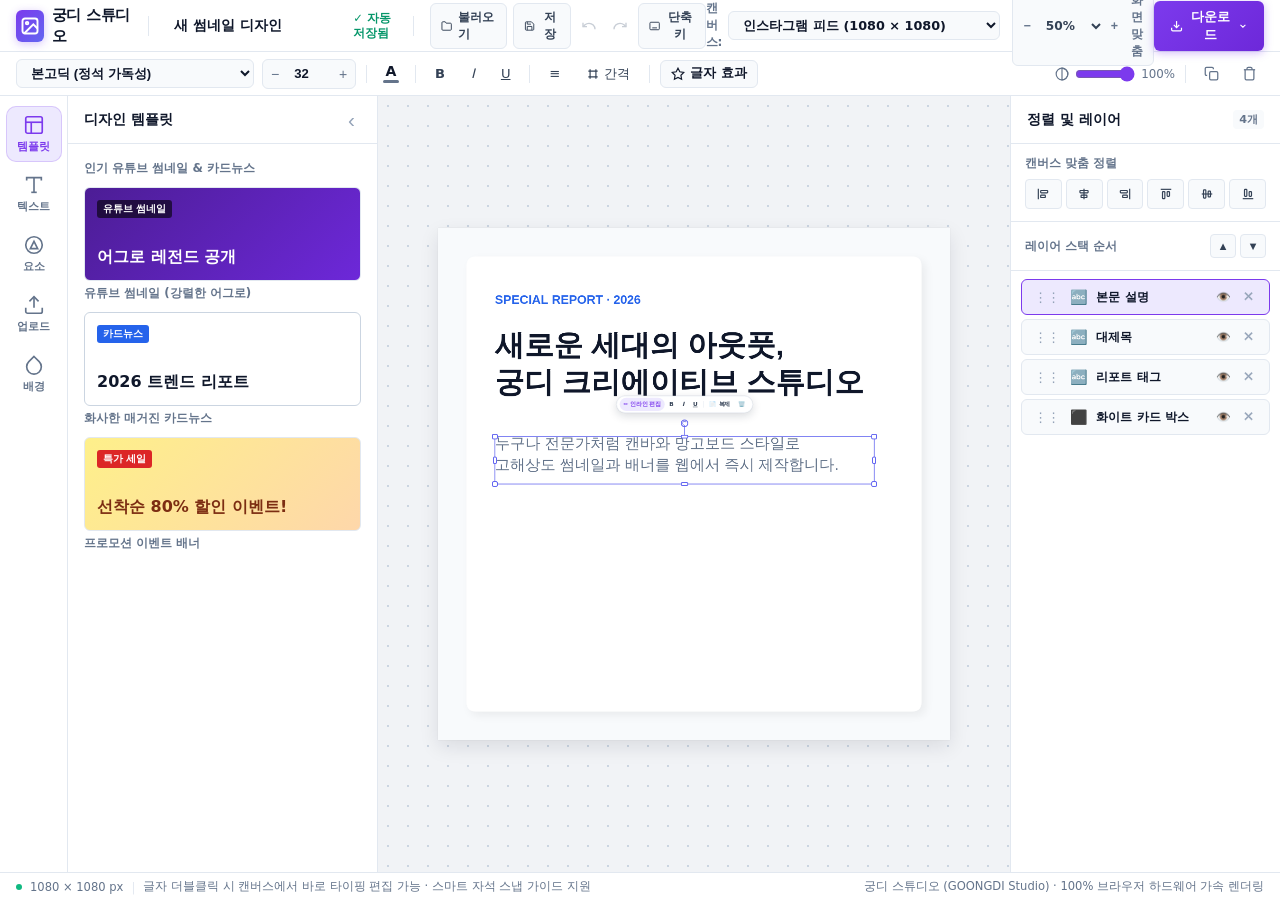
==== commit 90e993ee: "Add files via upload" ====
--- a/image-studio.html
+++ b/image-studio.html
@@ -111,6 +111,13 @@
             <div class="file-desc">
               <strong>PNG 고화질 이미지</strong>
               <span>투명 배경 유지 · 복잡한 이미지에 적합</span>
+            </div>
+          </button>
+          <button type="button" class="export-popover-item" data-format="png" data-scale="1" data-transparent="true">
+            <span class="file-tag" style="background:#0284c7;color:#fff;font-size:10px;">투명</span>
+            <div class="file-desc">
+              <strong>투명 배경 PNG로 저장</strong>
+              <span>배경 없이 오브제만 투명하게 저장</span>
             </div>
           </button>
           <button type="button" class="export-popover-item" data-format="png" data-scale="2">
--- a/image-studio.css
+++ b/image-studio.css
@@ -1106,11 +1106,11 @@
    ========================================================================== */
 .canva-center-stage {
   flex: 1;
-  overflow: auto;
+  overflow: hidden;
   display: flex;
   align-items: center;
   justify-content: center;
-  padding: 60px;
+  padding: 0;
   position: relative;
   background-color: #f1f3f6;
   background-image: 
